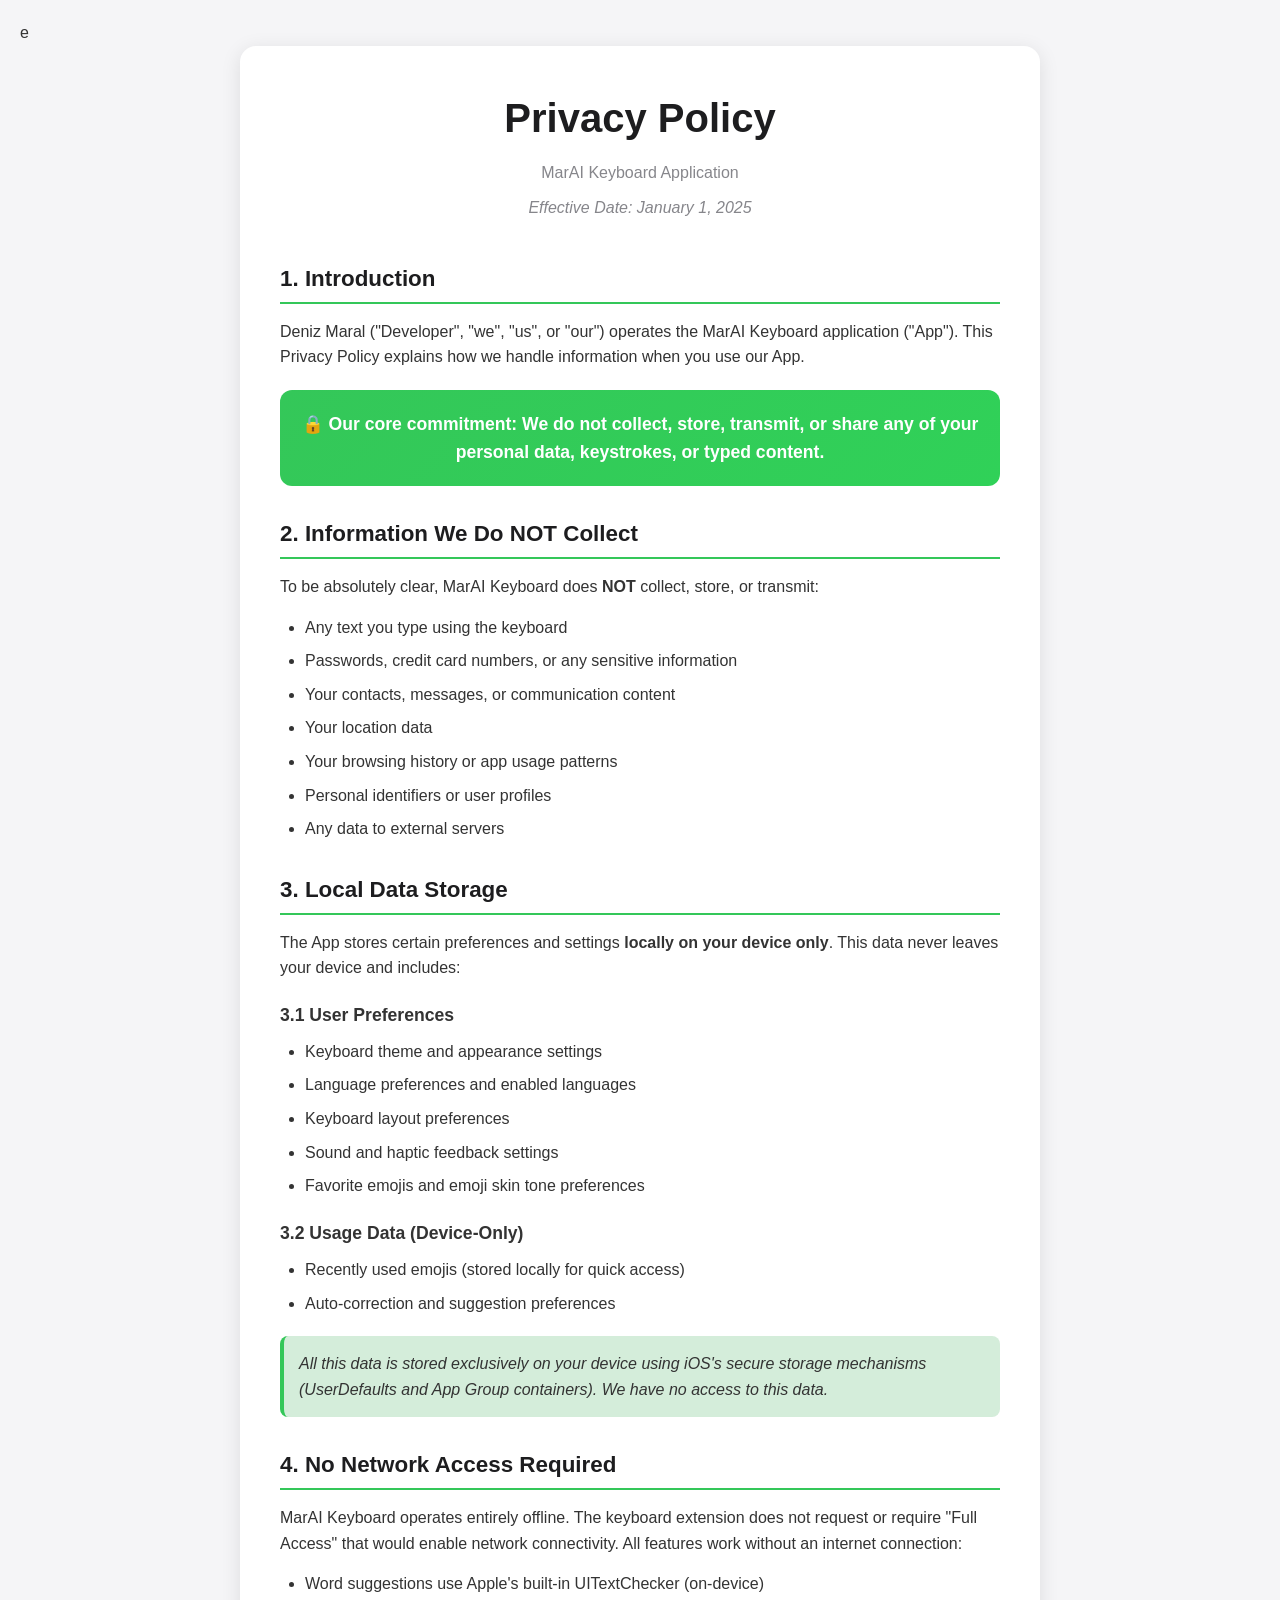
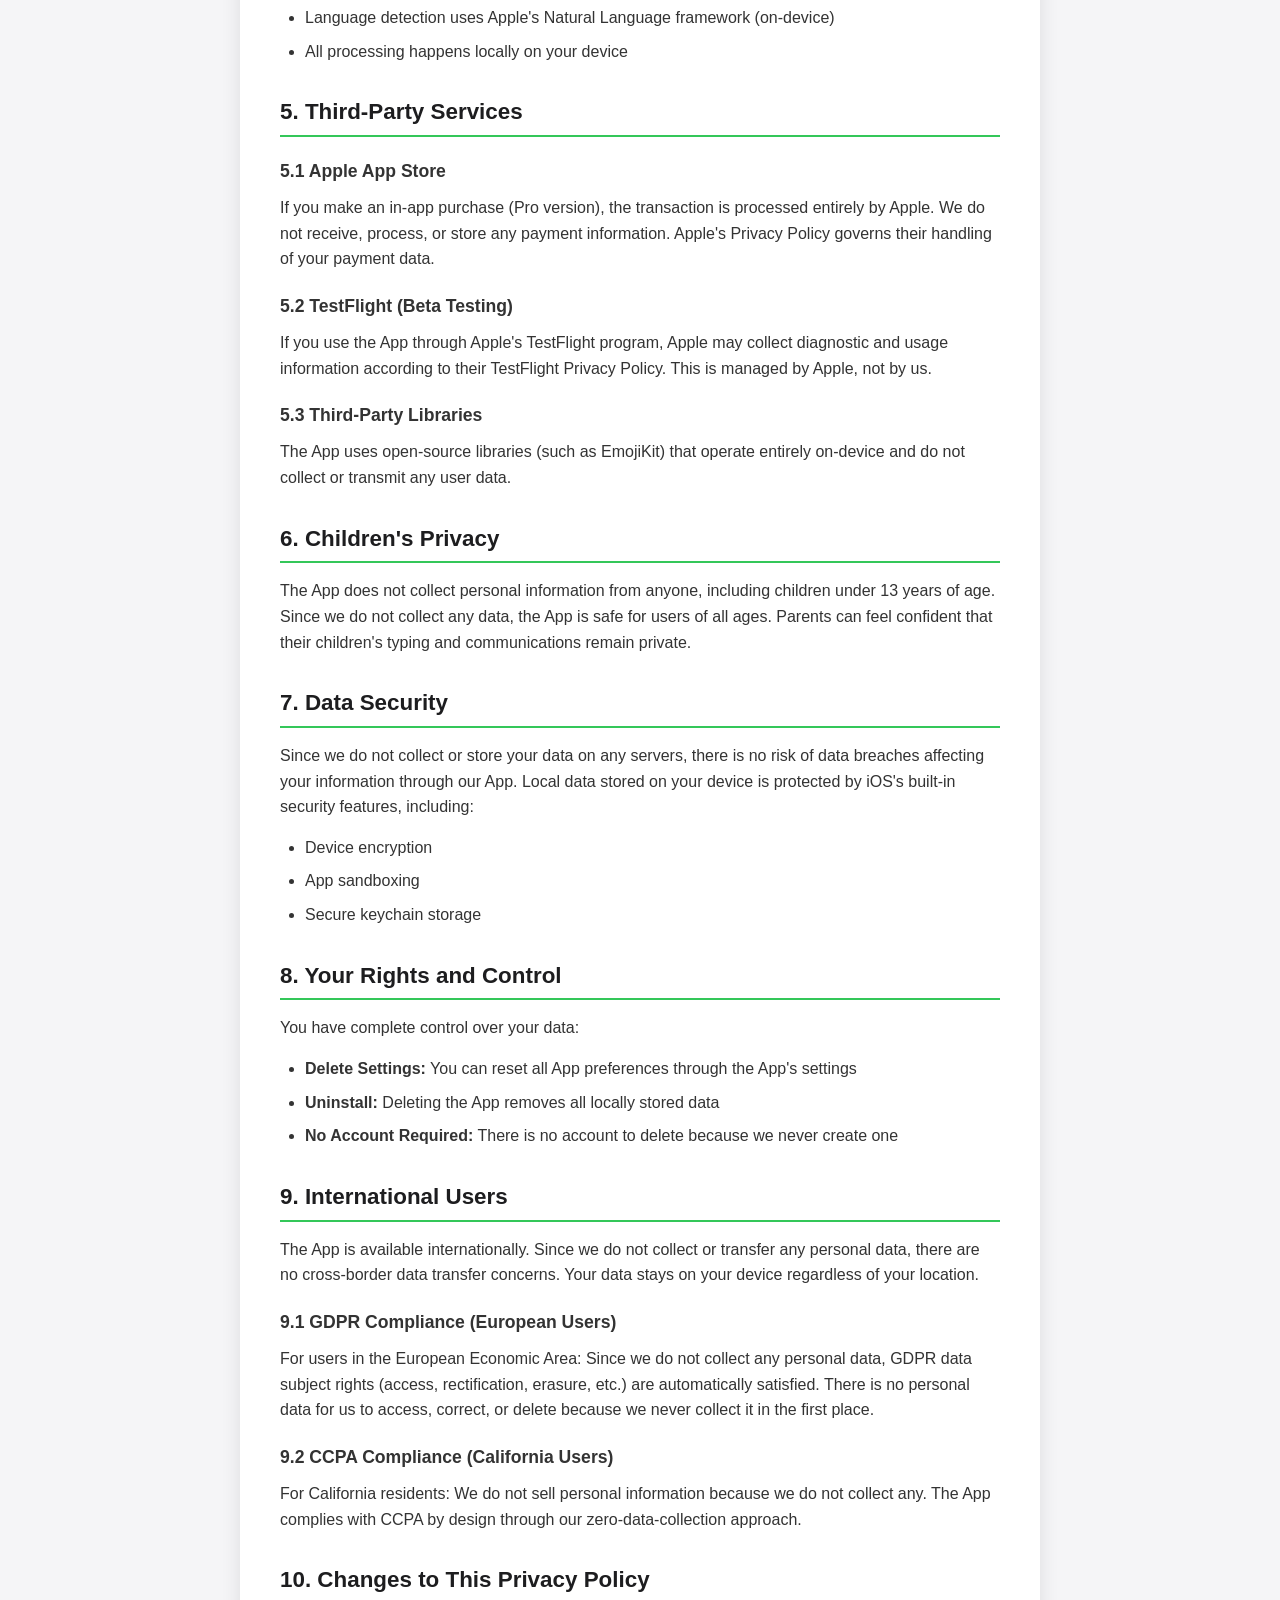
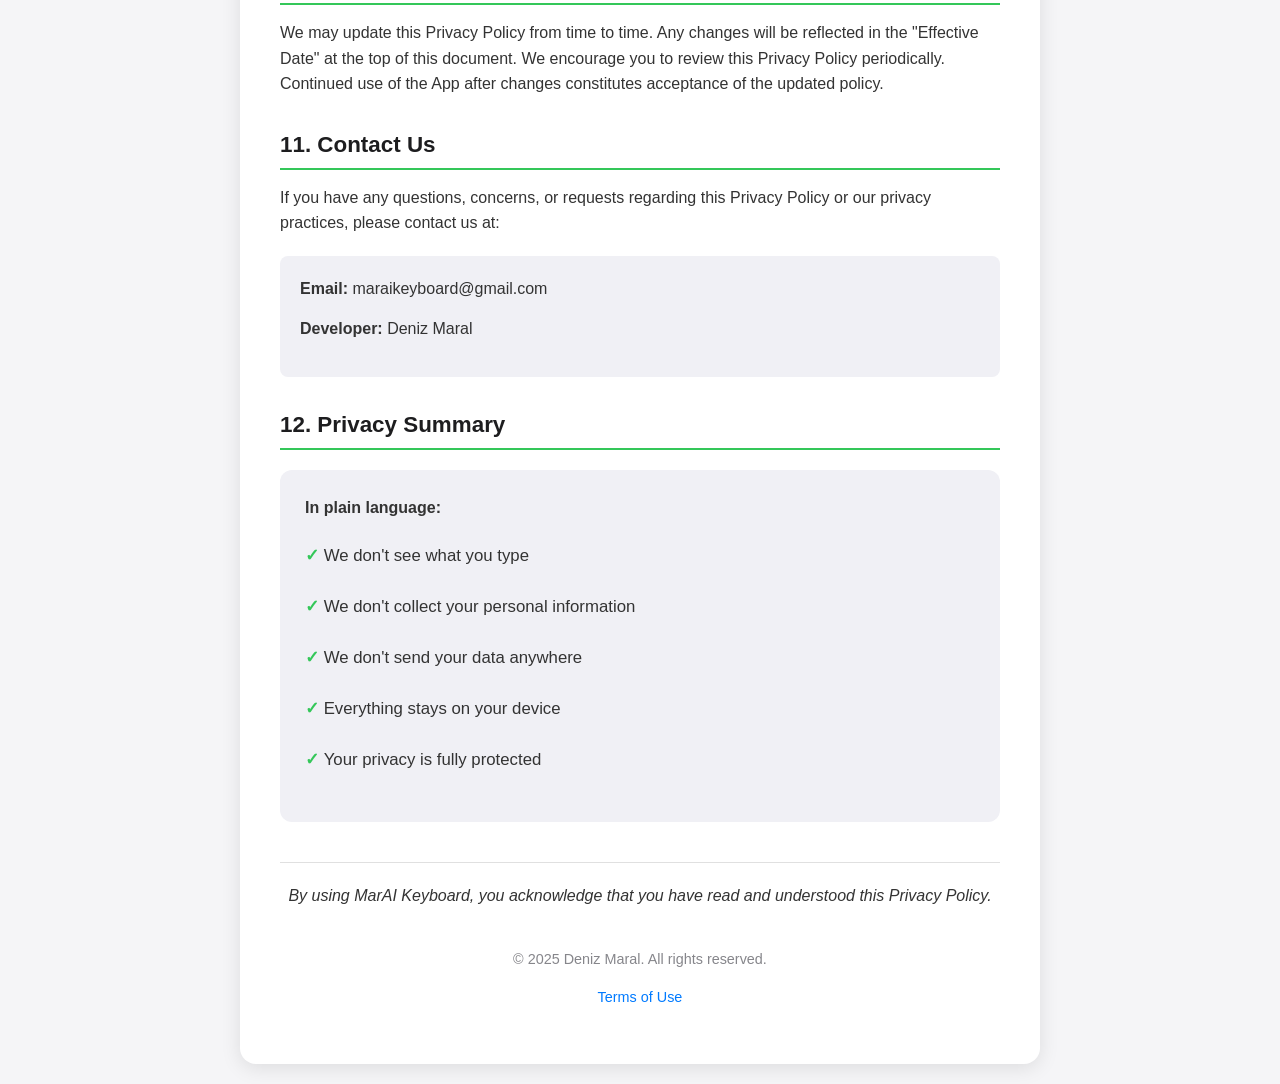
==== privacy.html @ e8f83b7e "Change contact email to maraikeyboard@gmail.com Updated contact email in privacy policy." ====
e<!DOCTYPE html>
<html lang="en">
<head>
    <meta charset="UTF-8">
    <meta name="viewport" content="width=device-width, initial-scale=1.0">
    <title>Privacy Policy - MarAI Keyboard</title>
    <style>
        * { box-sizing: border-box; margin: 0; padding: 0; }
        body {
            font-family: -apple-system, BlinkMacSystemFont, 'Segoe UI', Roboto, Helvetica, Arial, sans-serif;
            line-height: 1.6;
            color: #333;
            background: #f5f5f7;
            padding: 20px;
        }
        .container {
            max-width: 800px;
            margin: 0 auto;
            background: #fff;
            padding: 40px;
            border-radius: 16px;
            box-shadow: 0 4px 20px rgba(0,0,0,0.1);
        }
        h1 {
            font-size: 2.5em;
            text-align: center;
            margin-bottom: 10px;
            color: #1d1d1f;
        }
        .subtitle {
            text-align: center;
            color: #86868b;
            margin-bottom: 10px;
        }
        .effective-date {
            text-align: center;
            color: #86868b;
            font-style: italic;
            margin-bottom: 40px;
        }
        h2 {
            font-size: 1.4em;
            margin-top: 30px;
            margin-bottom: 15px;
            color: #1d1d1f;
            border-bottom: 2px solid #34C759;
            padding-bottom: 5px;
        }
        h3 {
            font-size: 1.1em;
            margin-top: 20px;
            margin-bottom: 10px;
            color: #333;
        }
        p { margin-bottom: 15px; }
        ul {
            margin-left: 25px;
            margin-bottom: 15px;
        }
        li { margin-bottom: 8px; }
        .highlight {
            background: #d4edda;
            padding: 15px;
            border-radius: 8px;
            border-left: 4px solid #34C759;
            margin: 20px 0;
        }
        .highlight-warning {
            background: #fff3cd;
            padding: 15px;
            border-radius: 8px;
            border-left: 4px solid #ffc107;
            margin: 20px 0;
        }
        .core-commitment {
            background: linear-gradient(135deg, #34C759 0%, #30D158 100%);
            color: white;
            padding: 20px;
            border-radius: 12px;
            text-align: center;
            margin: 20px 0;
            font-weight: bold;
            font-size: 1.1em;
        }
        .summary-box {
            background: #f0f0f5;
            padding: 25px;
            border-radius: 12px;
            margin: 20px 0;
        }
        .summary-box ul {
            list-style: none;
            margin-left: 0;
        }
        .summary-box li {
            padding: 8px 0;
            font-size: 1.05em;
        }
        .summary-box li::before {
            content: "✓ ";
            color: #34C759;
            font-weight: bold;
        }
        .contact-info {
            background: #f0f0f5;
            padding: 20px;
            border-radius: 8px;
            margin-top: 20px;
        }
        .acknowledgment {
            font-style: italic;
            text-align: center;
            margin-top: 40px;
            padding-top: 20px;
            border-top: 1px solid #e0e0e0;
        }
        footer {
            text-align: center;
            margin-top: 40px;
            color: #86868b;
            font-size: 0.9em;
        }
        footer a {
            color: #007AFF;
            text-decoration: none;
        }
        footer a:hover {
            text-decoration: underline;
        }
        @media (max-width: 600px) {
            .container { padding: 20px; }
            h1 { font-size: 1.8em; }
        }
    </style>
</head>
<body>
    <div class="container">
        <h1>Privacy Policy</h1>
        <p class="subtitle">MarAI Keyboard Application</p>
        <p class="effective-date">Effective Date: January 1, 2025</p>

        <h2>1. Introduction</h2>
        <p>Deniz Maral ("Developer", "we", "us", or "our") operates the MarAI Keyboard application ("App"). This Privacy Policy explains how we handle information when you use our App.</p>
        
        <div class="core-commitment">
            🔒 Our core commitment: We do not collect, store, transmit, or share any of your personal data, keystrokes, or typed content.
        </div>

        <h2>2. Information We Do NOT Collect</h2>
        <p>To be absolutely clear, MarAI Keyboard does <strong>NOT</strong> collect, store, or transmit:</p>
        <ul>
            <li>Any text you type using the keyboard</li>
            <li>Passwords, credit card numbers, or any sensitive information</li>
            <li>Your contacts, messages, or communication content</li>
            <li>Your location data</li>
            <li>Your browsing history or app usage patterns</li>
            <li>Personal identifiers or user profiles</li>
            <li>Any data to external servers</li>
        </ul>

        <h2>3. Local Data Storage</h2>
        <p>The App stores certain preferences and settings <strong>locally on your device only</strong>. This data never leaves your device and includes:</p>
        
        <h3>3.1 User Preferences</h3>
        <ul>
            <li>Keyboard theme and appearance settings</li>
            <li>Language preferences and enabled languages</li>
            <li>Keyboard layout preferences</li>
            <li>Sound and haptic feedback settings</li>
            <li>Favorite emojis and emoji skin tone preferences</li>
        </ul>
        
        <h3>3.2 Usage Data (Device-Only)</h3>
        <ul>
            <li>Recently used emojis (stored locally for quick access)</li>
            <li>Auto-correction and suggestion preferences</li>
        </ul>
        
        <div class="highlight">
            <em>All this data is stored exclusively on your device using iOS's secure storage mechanisms (UserDefaults and App Group containers). We have no access to this data.</em>
        </div>

        <h2>4. No Network Access Required</h2>
        <p>MarAI Keyboard operates entirely offline. The keyboard extension does not request or require "Full Access" that would enable network connectivity. All features work without an internet connection:</p>
        <ul>
            <li>Word suggestions use Apple's built-in UITextChecker (on-device)</li>
            <li>Language detection uses Apple's Natural Language framework (on-device)</li>
            <li>All processing happens locally on your device</li>
        </ul>

        <h2>5. Third-Party Services</h2>
        
        <h3>5.1 Apple App Store</h3>
        <p>If you make an in-app purchase (Pro version), the transaction is processed entirely by Apple. We do not receive, process, or store any payment information. Apple's Privacy Policy governs their handling of your payment data.</p>
        
        <h3>5.2 TestFlight (Beta Testing)</h3>
        <p>If you use the App through Apple's TestFlight program, Apple may collect diagnostic and usage information according to their TestFlight Privacy Policy. This is managed by Apple, not by us.</p>
        
        <h3>5.3 Third-Party Libraries</h3>
        <p>The App uses open-source libraries (such as EmojiKit) that operate entirely on-device and do not collect or transmit any user data.</p>

        <h2>6. Children's Privacy</h2>
        <p>The App does not collect personal information from anyone, including children under 13 years of age. Since we do not collect any data, the App is safe for users of all ages. Parents can feel confident that their children's typing and communications remain private.</p>

        <h2>7. Data Security</h2>
        <p>Since we do not collect or store your data on any servers, there is no risk of data breaches affecting your information through our App. Local data stored on your device is protected by iOS's built-in security features, including:</p>
        <ul>
            <li>Device encryption</li>
            <li>App sandboxing</li>
            <li>Secure keychain storage</li>
        </ul>

        <h2>8. Your Rights and Control</h2>
        <p>You have complete control over your data:</p>
        <ul>
            <li><strong>Delete Settings:</strong> You can reset all App preferences through the App's settings</li>
            <li><strong>Uninstall:</strong> Deleting the App removes all locally stored data</li>
            <li><strong>No Account Required:</strong> There is no account to delete because we never create one</li>
        </ul>

        <h2>9. International Users</h2>
        <p>The App is available internationally. Since we do not collect or transfer any personal data, there are no cross-border data transfer concerns. Your data stays on your device regardless of your location.</p>
        
        <h3>9.1 GDPR Compliance (European Users)</h3>
        <p>For users in the European Economic Area: Since we do not collect any personal data, GDPR data subject rights (access, rectification, erasure, etc.) are automatically satisfied. There is no personal data for us to access, correct, or delete because we never collect it in the first place.</p>
        
        <h3>9.2 CCPA Compliance (California Users)</h3>
        <p>For California residents: We do not sell personal information because we do not collect any. The App complies with CCPA by design through our zero-data-collection approach.</p>

        <h2>10. Changes to This Privacy Policy</h2>
        <p>We may update this Privacy Policy from time to time. Any changes will be reflected in the "Effective Date" at the top of this document. We encourage you to review this Privacy Policy periodically. Continued use of the App after changes constitutes acceptance of the updated policy.</p>

        <h2>11. Contact Us</h2>
        <p>If you have any questions, concerns, or requests regarding this Privacy Policy or our privacy practices, please contact us at:</p>
        <div class="contact-info">
            <p><strong>Email:</strong> maraikeyboard@gmail.com</p>
            <p><strong>Developer:</strong> Deniz Maral</p>
        </div>

        <h2>12. Privacy Summary</h2>
        <div class="summary-box">
            <p><strong>In plain language:</strong></p>
            <ul>
                <li>We don't see what you type</li>
                <li>We don't collect your personal information</li>
                <li>We don't send your data anywhere</li>
                <li>Everything stays on your device</li>
                <li>Your privacy is fully protected</li>
            </ul>
        </div>

        <p class="acknowledgment">By using MarAI Keyboard, you acknowledge that you have read and understood this Privacy Policy.</p>

        <footer>
            <p>© 2025 Deniz Maral. All rights reserved.</p>
            <p><a href="terms.html">Terms of Use</a></p>
        </footer>
    </div>
</body>
</html>
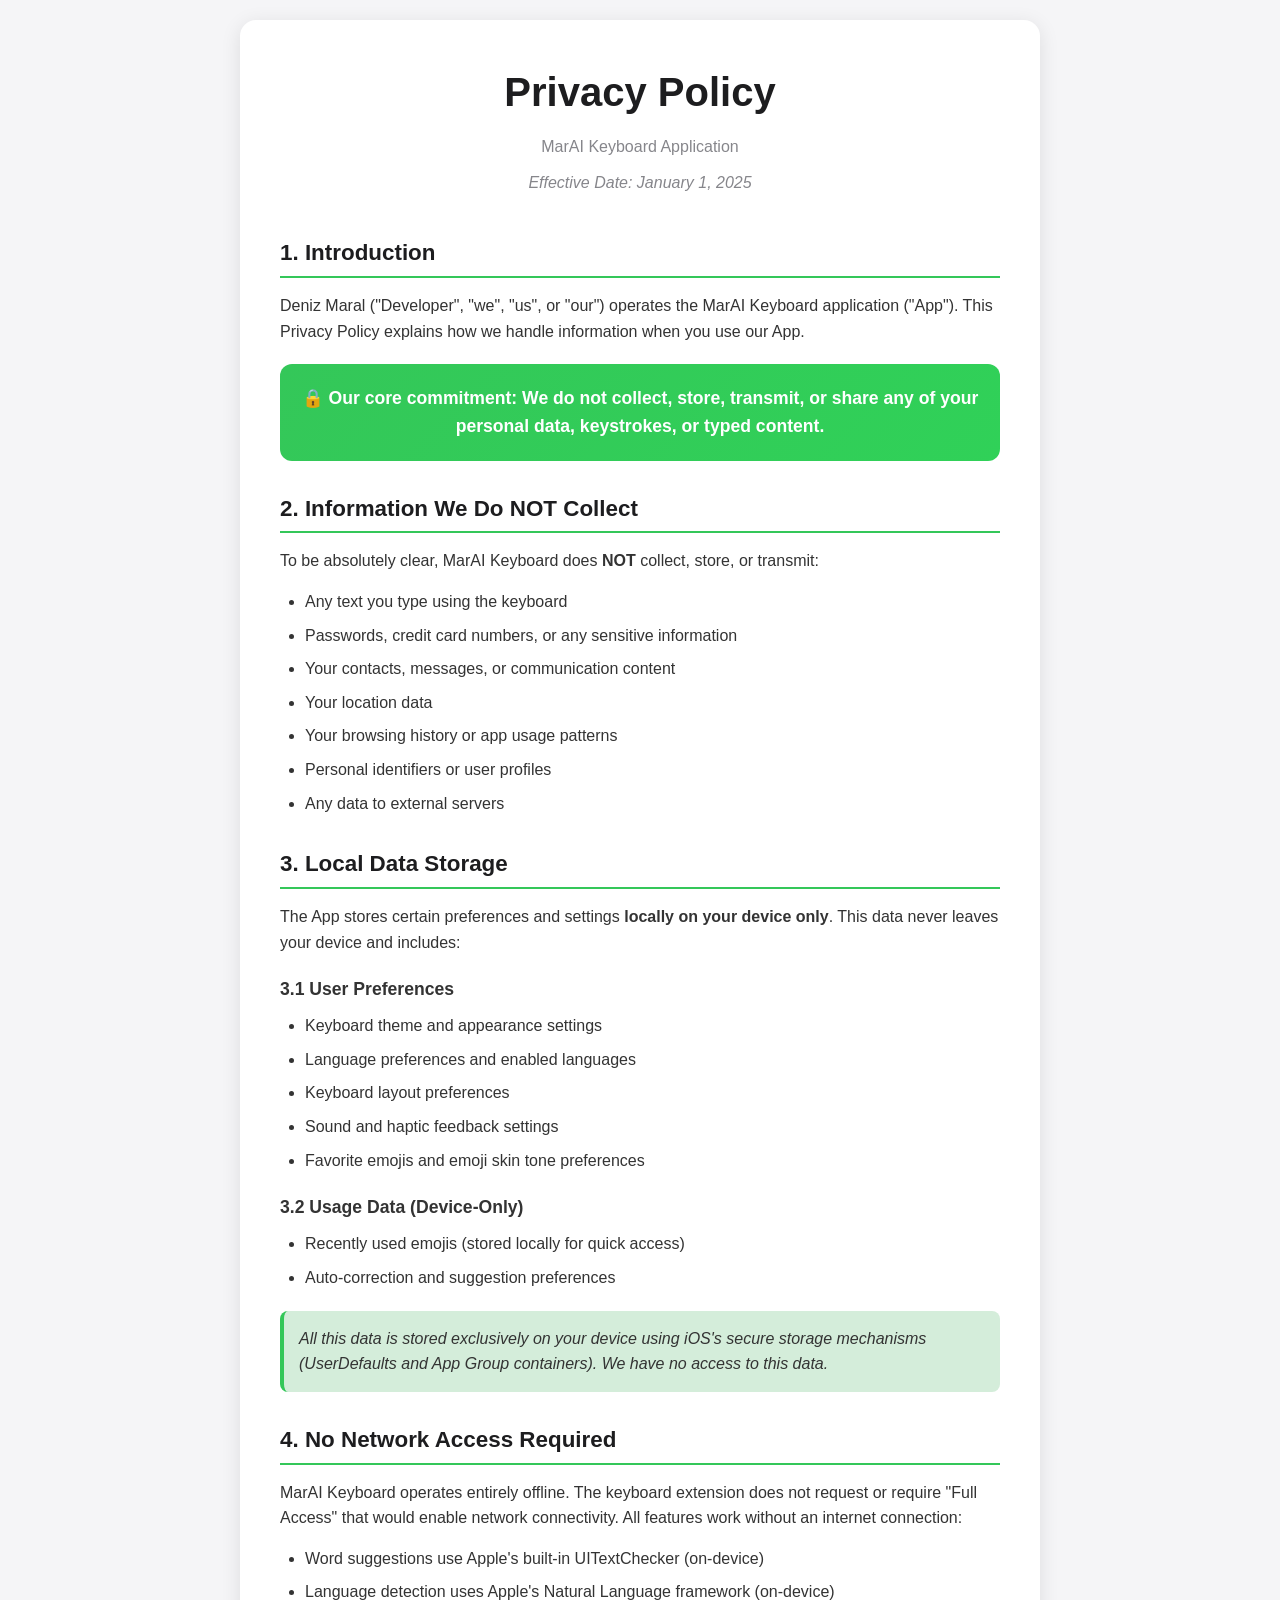
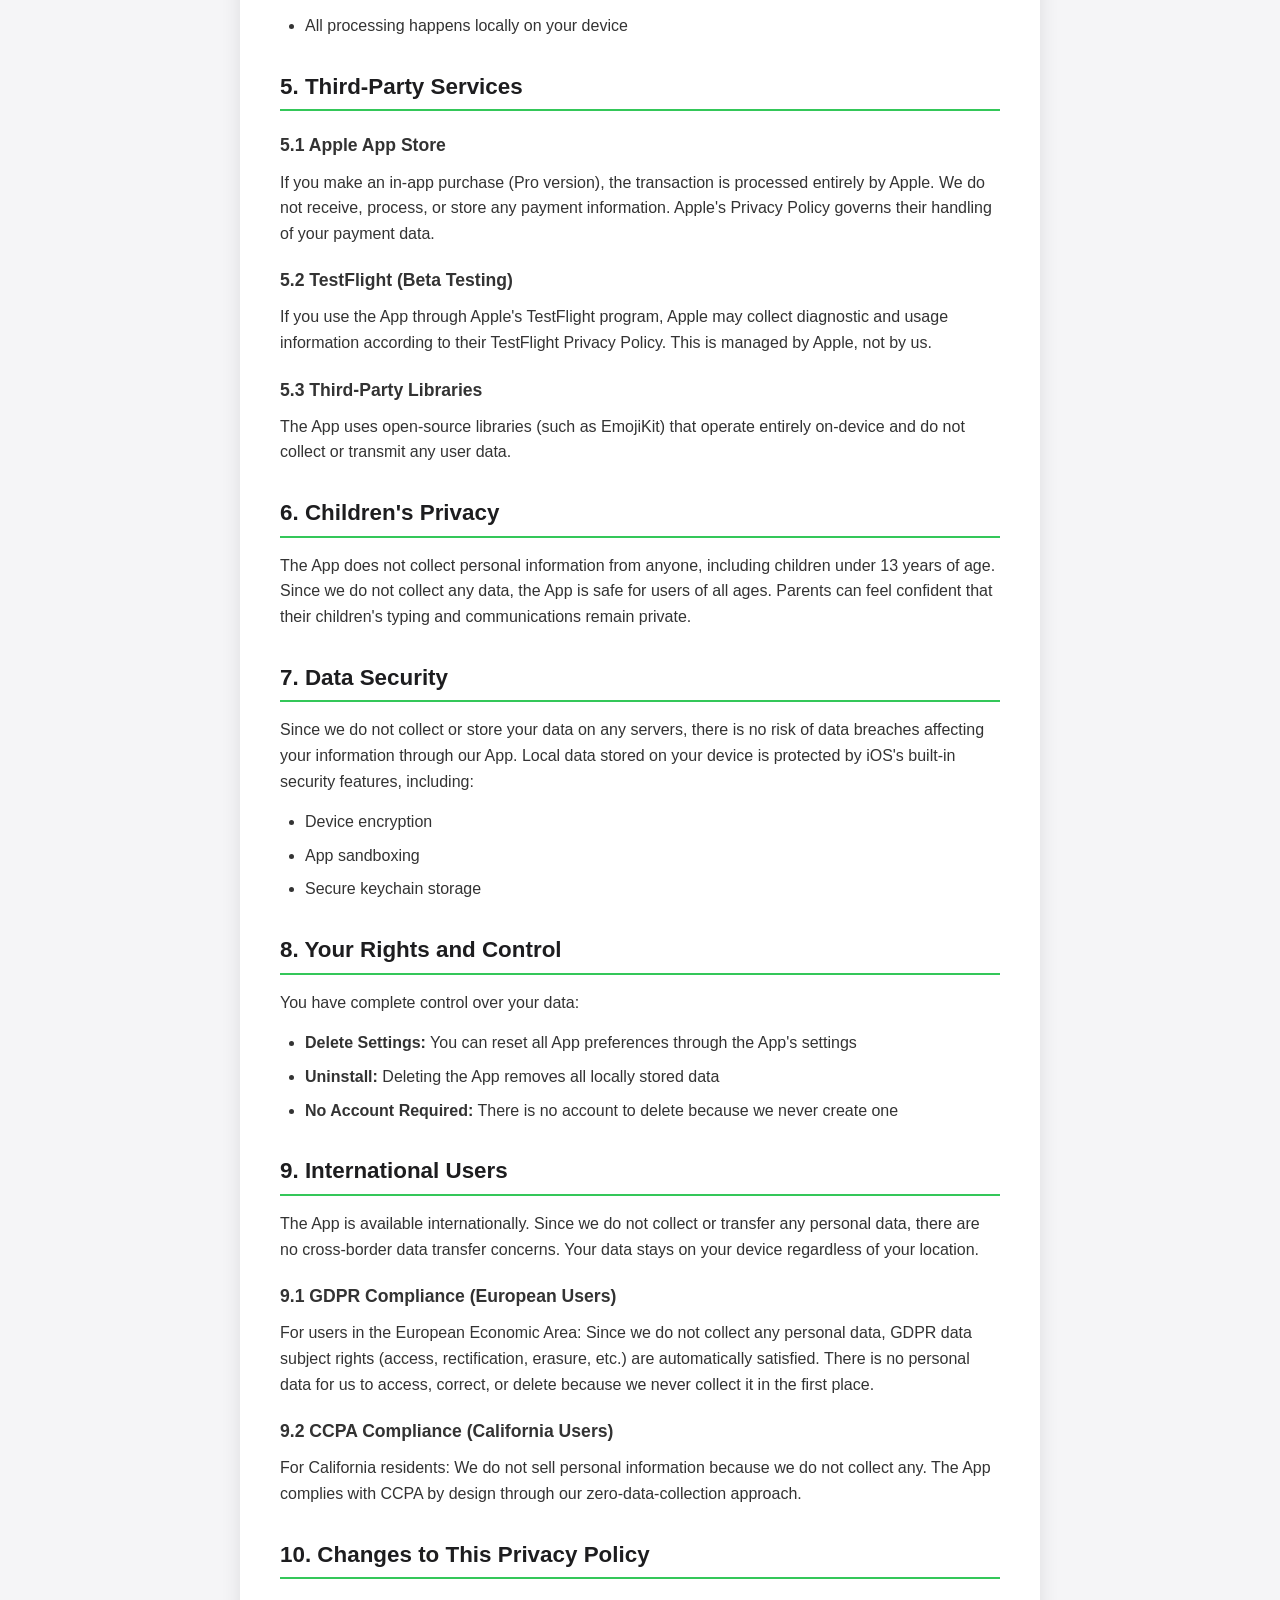
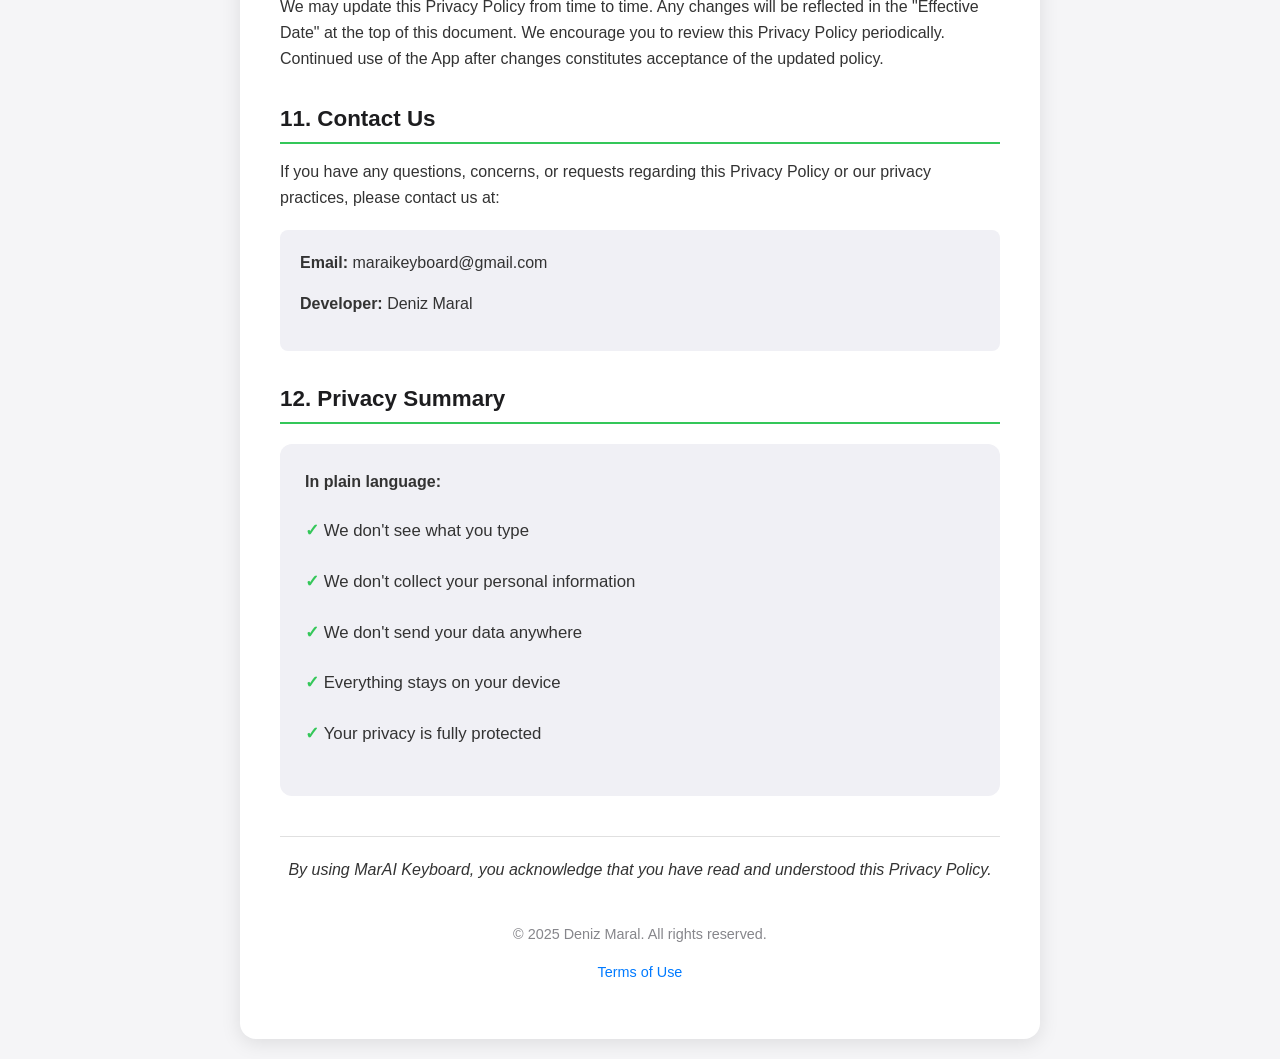
==== commit 3e91defd: "Fix DOCTYPE declaration in privacy.html" ====
--- a/privacy.html
+++ b/privacy.html
@@ -1,4 +1,4 @@
-e<!DOCTYPE html>
+<!DOCTYPE html>
 <html lang="en">
 <head>
     <meta charset="UTF-8">
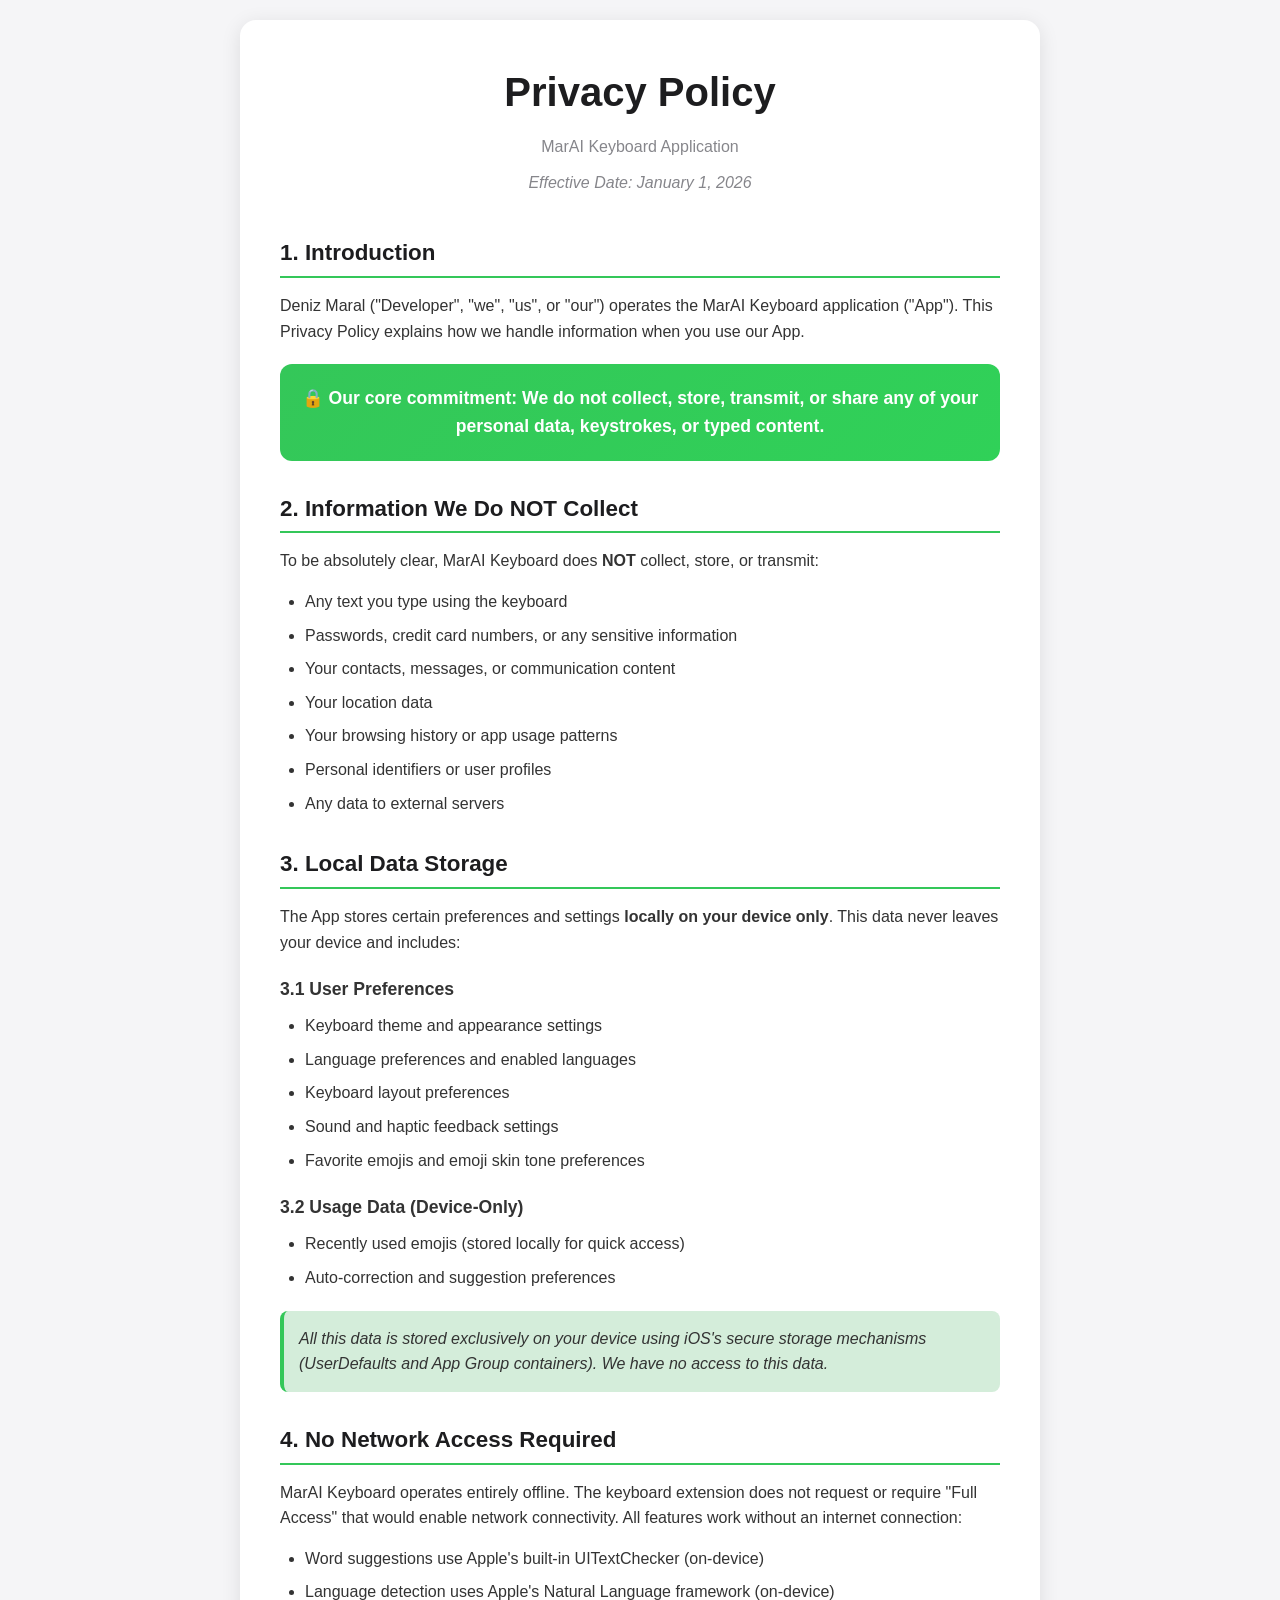
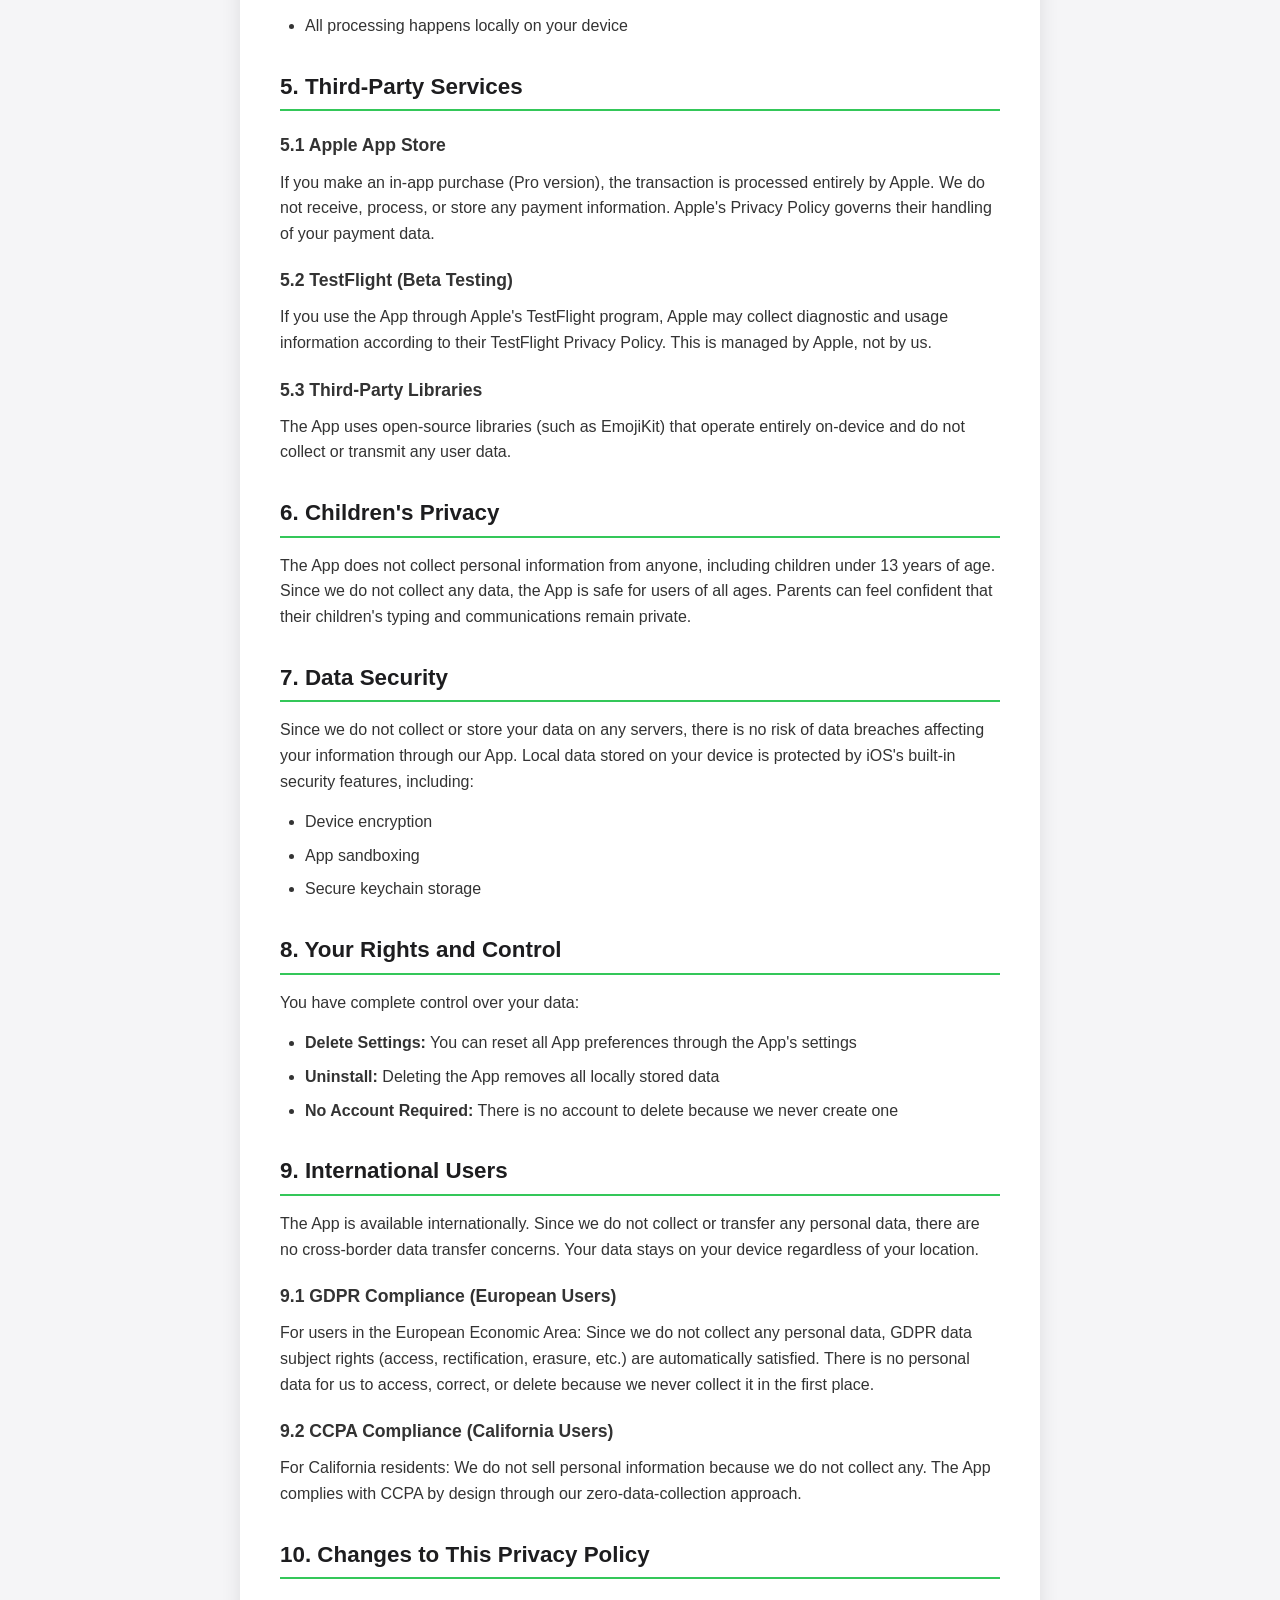
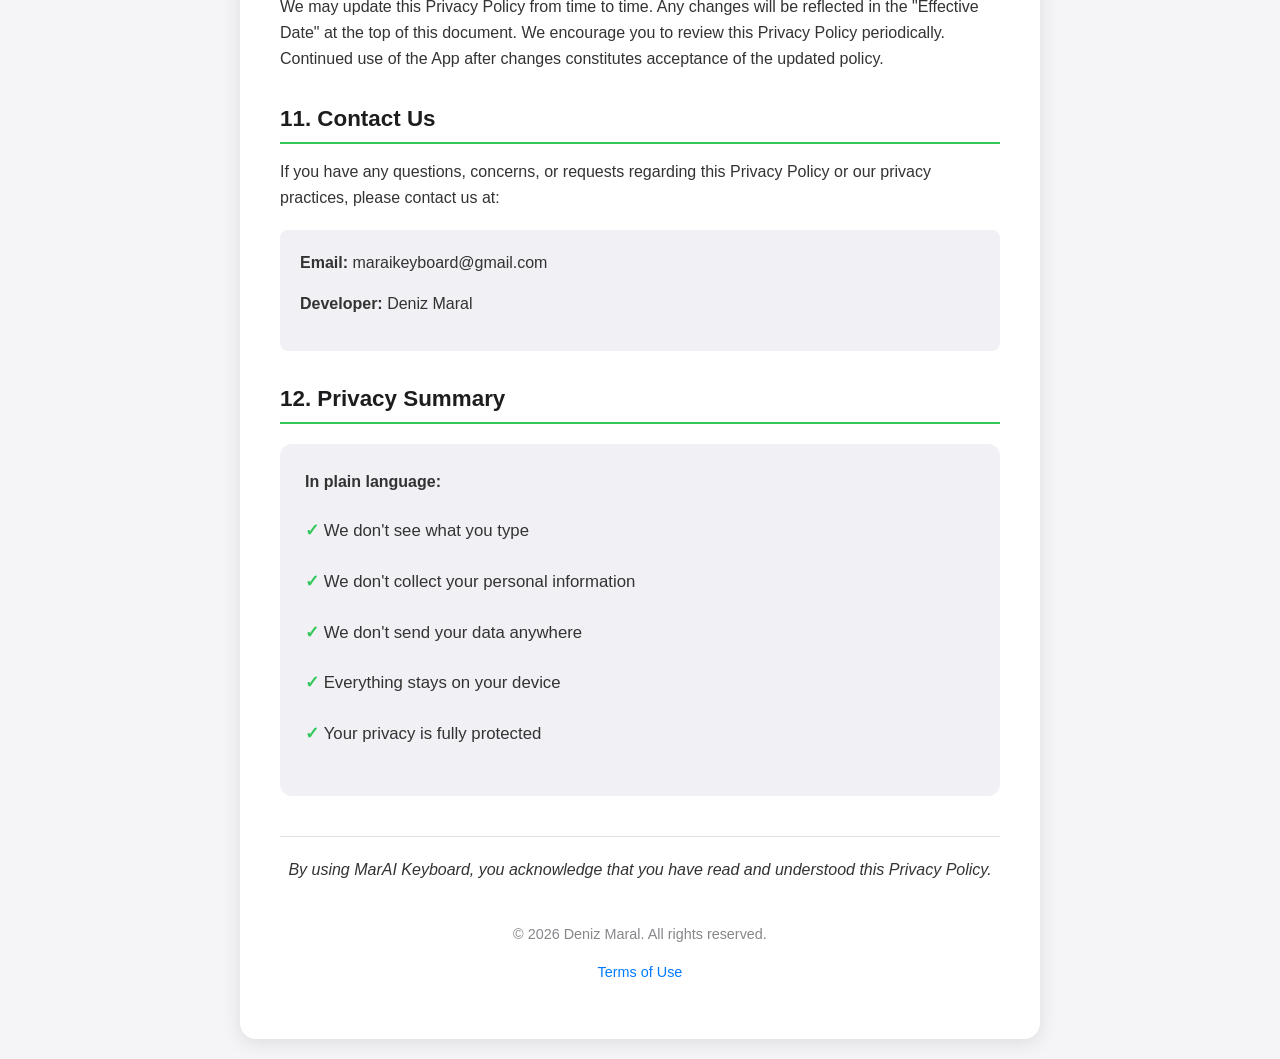
==== commit 7929fe01: "Update effective date in privacy policy to 2026" ====
--- a/privacy.html
+++ b/privacy.html
@@ -137,7 +137,7 @@
     <div class="container">
         <h1>Privacy Policy</h1>
         <p class="subtitle">MarAI Keyboard Application</p>
-        <p class="effective-date">Effective Date: January 1, 2025</p>
+        <p class="effective-date">Effective Date: January 1, 2026</p>
 
         <h2>1. Introduction</h2>
         <p>Deniz Maral ("Developer", "we", "us", or "our") operates the MarAI Keyboard application ("App"). This Privacy Policy explains how we handle information when you use our App.</p>
@@ -252,7 +252,7 @@
         <p class="acknowledgment">By using MarAI Keyboard, you acknowledge that you have read and understood this Privacy Policy.</p>
 
         <footer>
-            <p>© 2025 Deniz Maral. All rights reserved.</p>
+            <p>© 2026 Deniz Maral. All rights reserved.</p>
             <p><a href="terms.html">Terms of Use</a></p>
         </footer>
     </div>
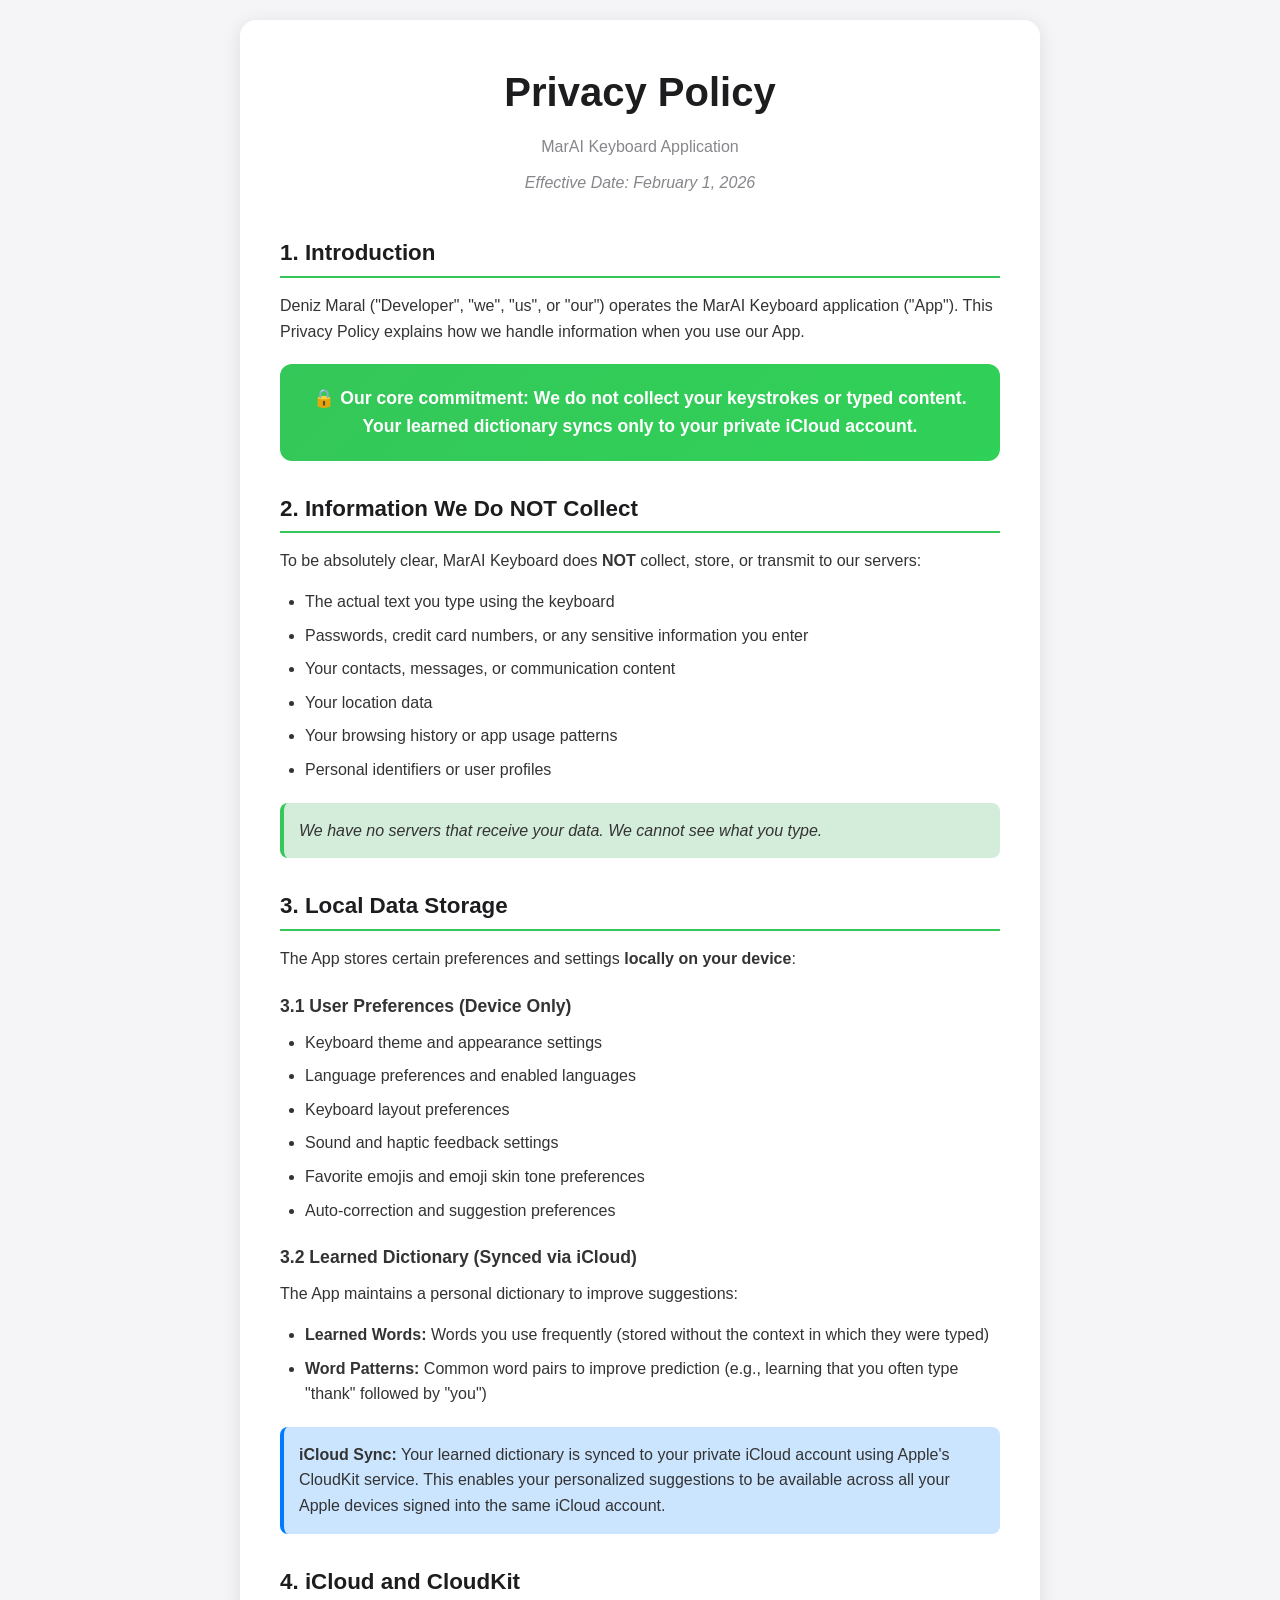
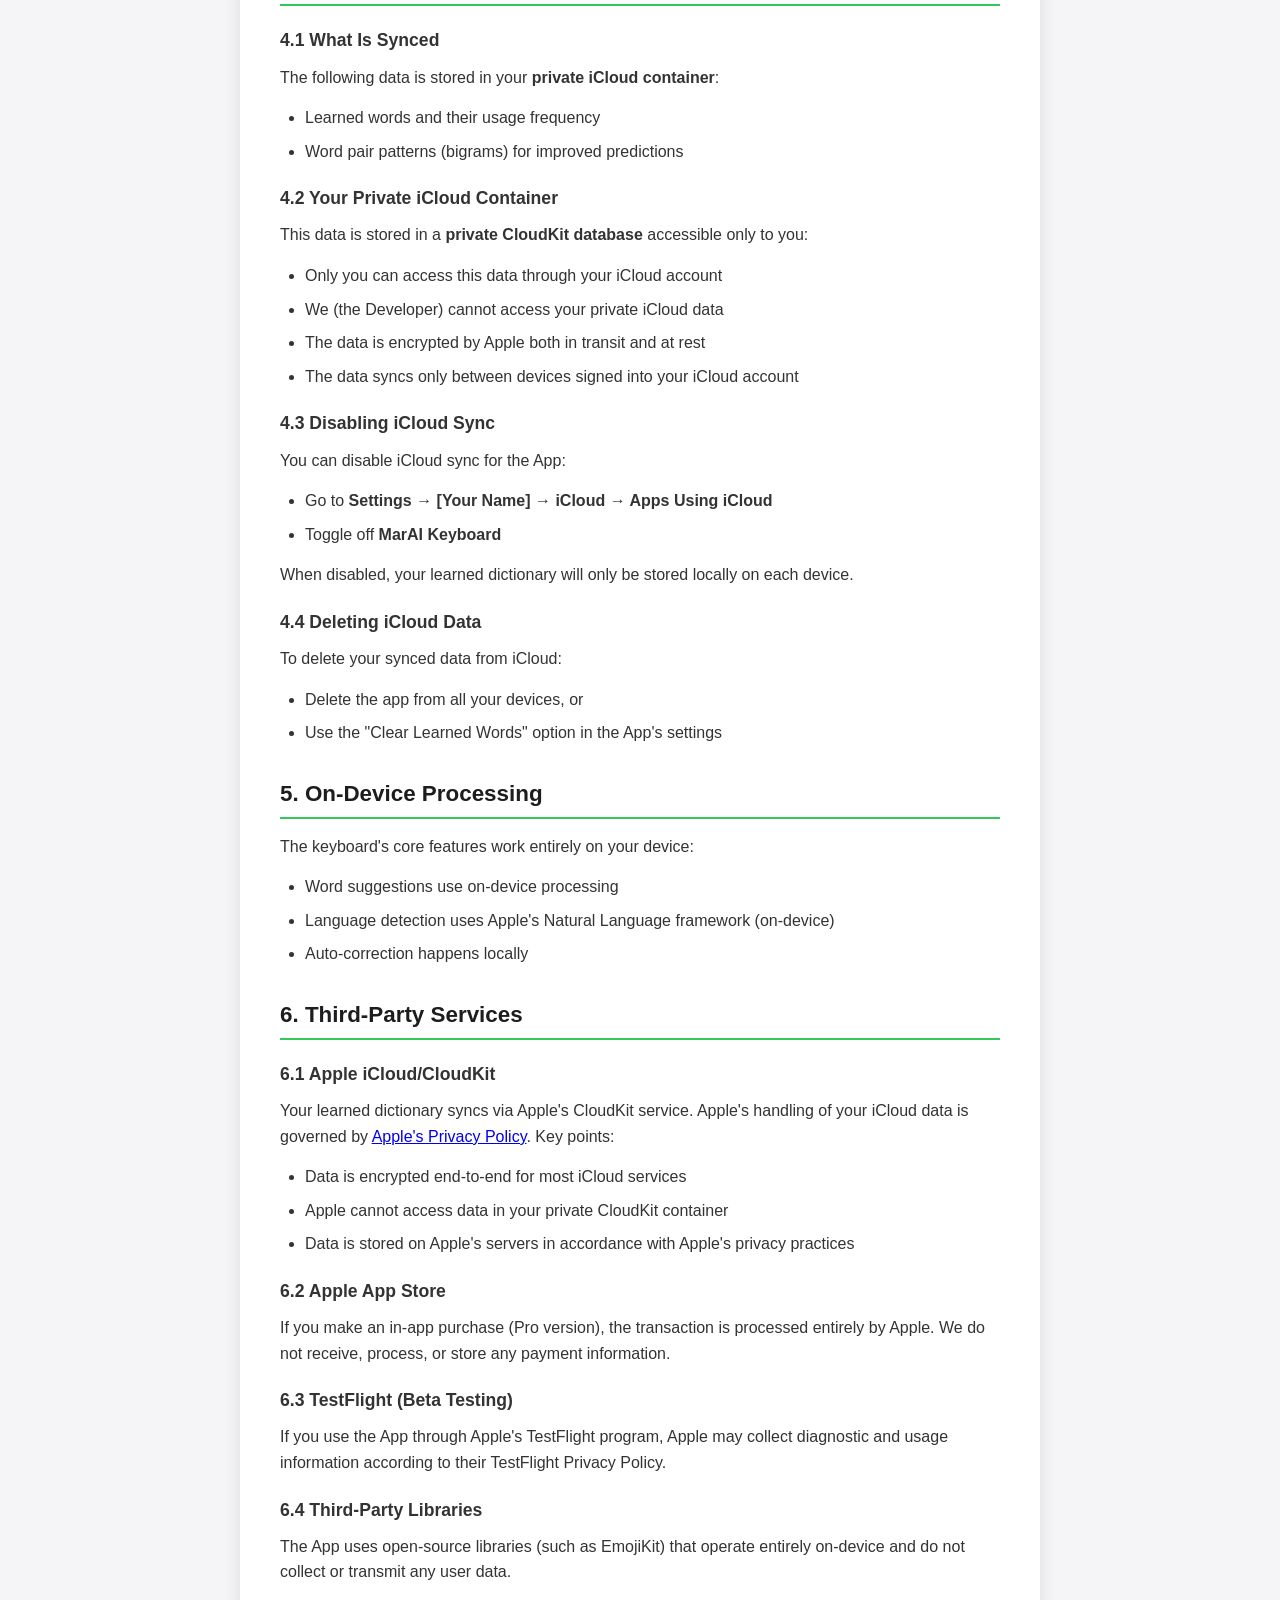
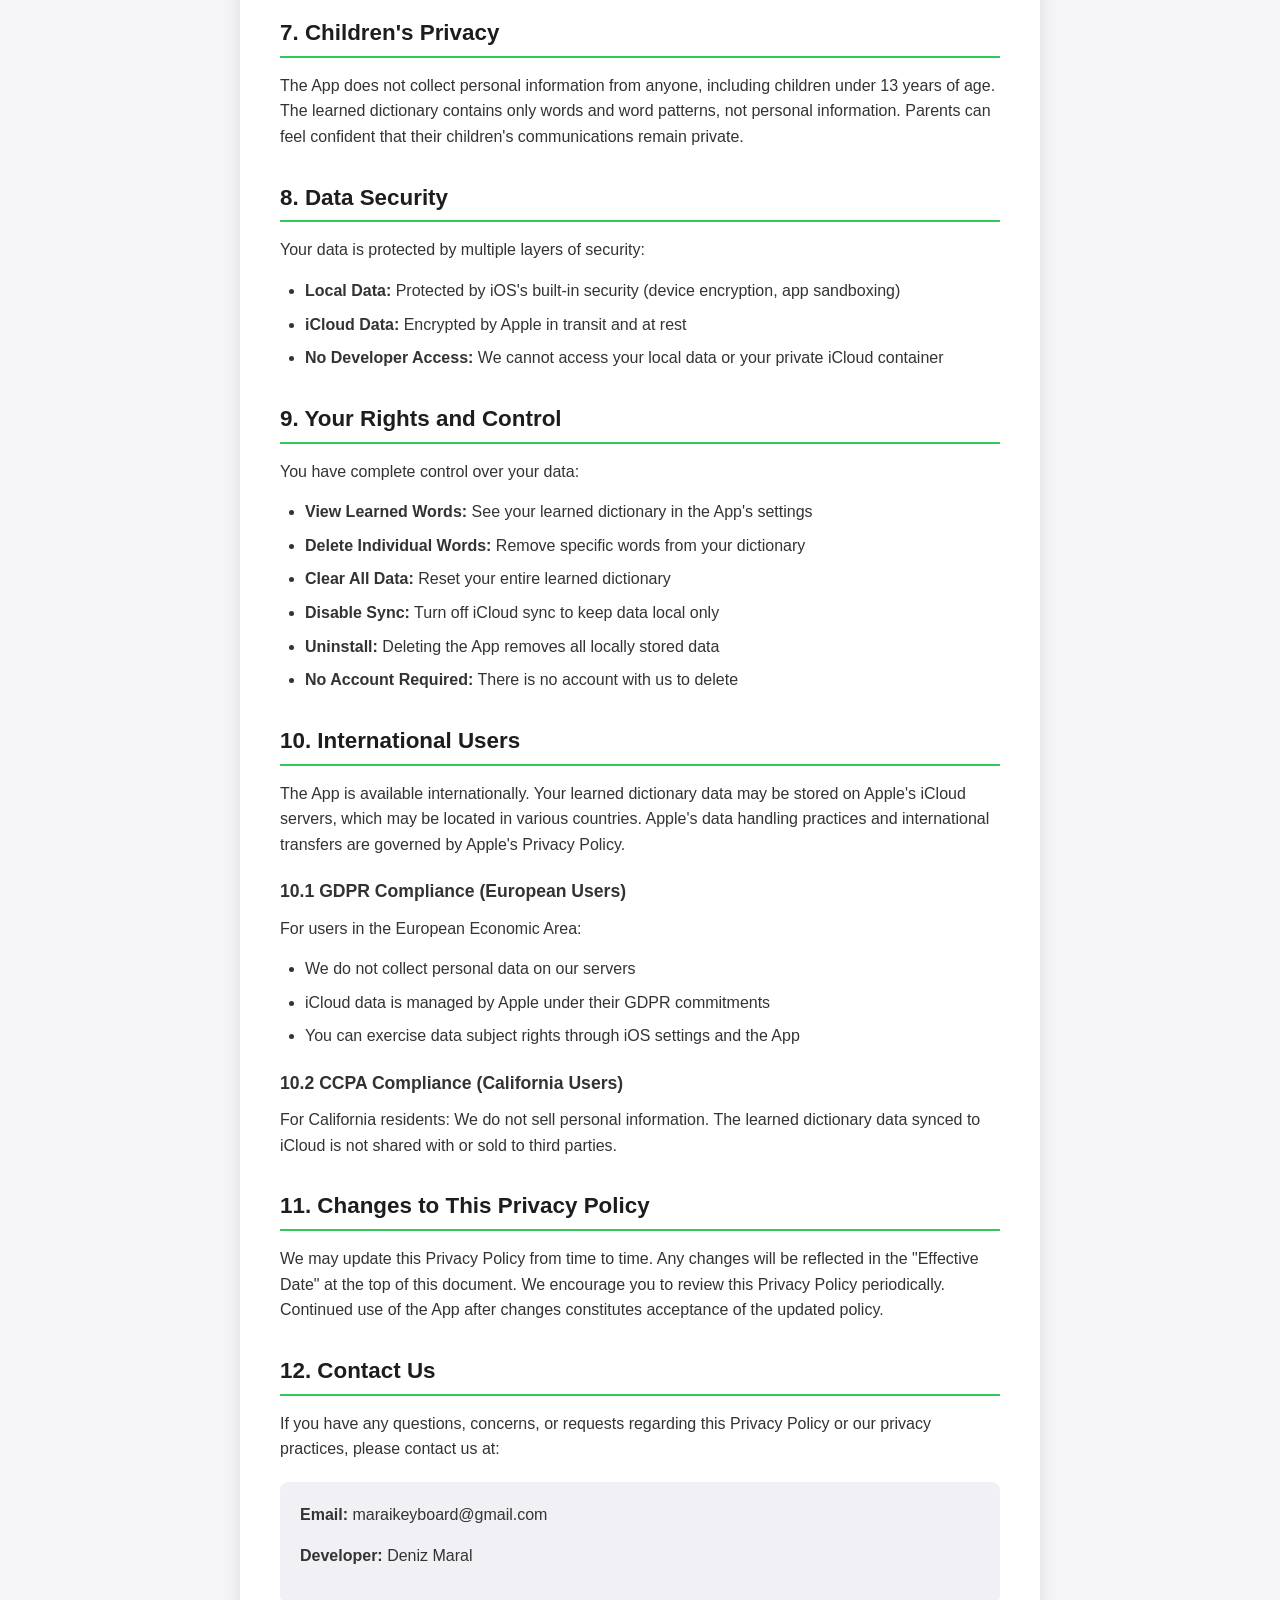
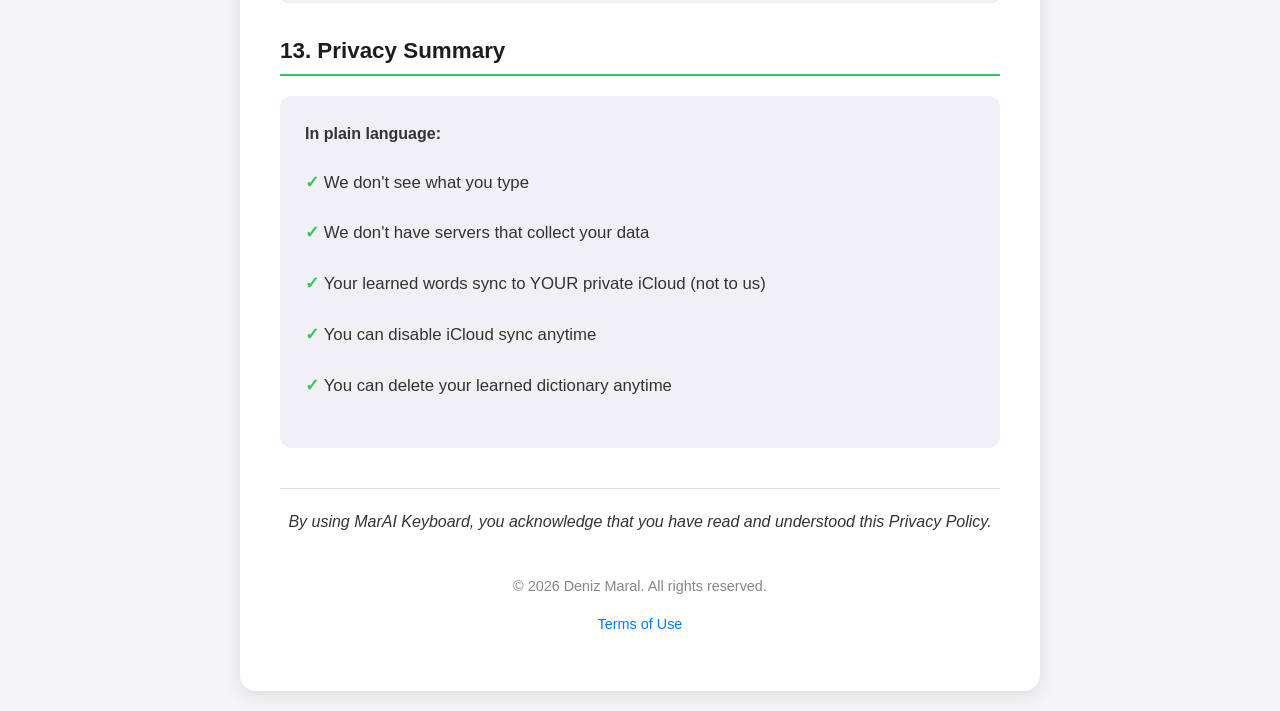
==== commit 8bb07bab: "CloudKit" ====
--- a/privacy.html
+++ b/privacy.html
@@ -72,6 +72,13 @@
             border-left: 4px solid #ffc107;
             margin: 20px 0;
         }
+        .highlight-info {
+            background: #cce5ff;
+            padding: 15px;
+            border-radius: 8px;
+            border-left: 4px solid #007AFF;
+            margin: 20px 0;
+        }
         .core-commitment {
             background: linear-gradient(135deg, #34C759 0%, #30D158 100%);
             color: white;
@@ -137,115 +144,168 @@
     <div class="container">
         <h1>Privacy Policy</h1>
         <p class="subtitle">MarAI Keyboard Application</p>
-        <p class="effective-date">Effective Date: January 1, 2026</p>
+        <p class="effective-date">Effective Date: February 1, 2026</p>
 
         <h2>1. Introduction</h2>
         <p>Deniz Maral ("Developer", "we", "us", or "our") operates the MarAI Keyboard application ("App"). This Privacy Policy explains how we handle information when you use our App.</p>
-        
+
         <div class="core-commitment">
-            🔒 Our core commitment: We do not collect, store, transmit, or share any of your personal data, keystrokes, or typed content.
+            🔒 Our core commitment: We do not collect your keystrokes or typed content. Your learned dictionary syncs only to your private iCloud account.
         </div>
 
         <h2>2. Information We Do NOT Collect</h2>
-        <p>To be absolutely clear, MarAI Keyboard does <strong>NOT</strong> collect, store, or transmit:</p>
-        <ul>
-            <li>Any text you type using the keyboard</li>
-            <li>Passwords, credit card numbers, or any sensitive information</li>
+        <p>To be absolutely clear, MarAI Keyboard does <strong>NOT</strong> collect, store, or transmit to our servers:</p>
+        <ul>
+            <li>The actual text you type using the keyboard</li>
+            <li>Passwords, credit card numbers, or any sensitive information you enter</li>
             <li>Your contacts, messages, or communication content</li>
             <li>Your location data</li>
             <li>Your browsing history or app usage patterns</li>
             <li>Personal identifiers or user profiles</li>
-            <li>Any data to external servers</li>
-        </ul>
+        </ul>
+        <div class="highlight">
+            <em>We have no servers that receive your data. We cannot see what you type.</em>
+        </div>
 
         <h2>3. Local Data Storage</h2>
-        <p>The App stores certain preferences and settings <strong>locally on your device only</strong>. This data never leaves your device and includes:</p>
-        
-        <h3>3.1 User Preferences</h3>
+        <p>The App stores certain preferences and settings <strong>locally on your device</strong>:</p>
+
+        <h3>3.1 User Preferences (Device Only)</h3>
         <ul>
             <li>Keyboard theme and appearance settings</li>
             <li>Language preferences and enabled languages</li>
             <li>Keyboard layout preferences</li>
             <li>Sound and haptic feedback settings</li>
             <li>Favorite emojis and emoji skin tone preferences</li>
-        </ul>
-        
-        <h3>3.2 Usage Data (Device-Only)</h3>
-        <ul>
-            <li>Recently used emojis (stored locally for quick access)</li>
             <li>Auto-correction and suggestion preferences</li>
         </ul>
-        
-        <div class="highlight">
-            <em>All this data is stored exclusively on your device using iOS's secure storage mechanisms (UserDefaults and App Group containers). We have no access to this data.</em>
-        </div>
-
-        <h2>4. No Network Access Required</h2>
-        <p>MarAI Keyboard operates entirely offline. The keyboard extension does not request or require "Full Access" that would enable network connectivity. All features work without an internet connection:</p>
-        <ul>
-            <li>Word suggestions use Apple's built-in UITextChecker (on-device)</li>
+
+        <h3>3.2 Learned Dictionary (Synced via iCloud)</h3>
+        <p>The App maintains a personal dictionary to improve suggestions:</p>
+        <ul>
+            <li><strong>Learned Words:</strong> Words you use frequently (stored without the context in which they were typed)</li>
+            <li><strong>Word Patterns:</strong> Common word pairs to improve prediction (e.g., learning that you often type "thank" followed by "you")</li>
+        </ul>
+
+        <div class="highlight-info">
+            <strong>iCloud Sync:</strong> Your learned dictionary is synced to your private iCloud account using Apple's CloudKit service. This enables your personalized suggestions to be available across all your Apple devices signed into the same iCloud account.
+        </div>
+
+        <h2>4. iCloud and CloudKit</h2>
+
+        <h3>4.1 What Is Synced</h3>
+        <p>The following data is stored in your <strong>private iCloud container</strong>:</p>
+        <ul>
+            <li>Learned words and their usage frequency</li>
+            <li>Word pair patterns (bigrams) for improved predictions</li>
+        </ul>
+
+        <h3>4.2 Your Private iCloud Container</h3>
+        <p>This data is stored in a <strong>private CloudKit database</strong> accessible only to you:</p>
+        <ul>
+            <li>Only you can access this data through your iCloud account</li>
+            <li>We (the Developer) cannot access your private iCloud data</li>
+            <li>The data is encrypted by Apple both in transit and at rest</li>
+            <li>The data syncs only between devices signed into your iCloud account</li>
+        </ul>
+
+        <h3>4.3 Disabling iCloud Sync</h3>
+        <p>You can disable iCloud sync for the App:</p>
+        <ul>
+            <li>Go to <strong>Settings → [Your Name] → iCloud → Apps Using iCloud</strong></li>
+            <li>Toggle off <strong>MarAI Keyboard</strong></li>
+        </ul>
+        <p>When disabled, your learned dictionary will only be stored locally on each device.</p>
+
+        <h3>4.4 Deleting iCloud Data</h3>
+        <p>To delete your synced data from iCloud:</p>
+        <ul>
+            <li>Delete the app from all your devices, or</li>
+            <li>Use the "Clear Learned Words" option in the App's settings</li>
+        </ul>
+
+        <h2>5. On-Device Processing</h2>
+        <p>The keyboard's core features work entirely on your device:</p>
+        <ul>
+            <li>Word suggestions use on-device processing</li>
             <li>Language detection uses Apple's Natural Language framework (on-device)</li>
-            <li>All processing happens locally on your device</li>
-        </ul>
-
-        <h2>5. Third-Party Services</h2>
-        
-        <h3>5.1 Apple App Store</h3>
-        <p>If you make an in-app purchase (Pro version), the transaction is processed entirely by Apple. We do not receive, process, or store any payment information. Apple's Privacy Policy governs their handling of your payment data.</p>
-        
-        <h3>5.2 TestFlight (Beta Testing)</h3>
-        <p>If you use the App through Apple's TestFlight program, Apple may collect diagnostic and usage information according to their TestFlight Privacy Policy. This is managed by Apple, not by us.</p>
-        
-        <h3>5.3 Third-Party Libraries</h3>
+            <li>Auto-correction happens locally</li>
+        </ul>
+
+        <h2>6. Third-Party Services</h2>
+
+        <h3>6.1 Apple iCloud/CloudKit</h3>
+        <p>Your learned dictionary syncs via Apple's CloudKit service. Apple's handling of your iCloud data is governed by <a href="https://www.apple.com/legal/privacy/" target="_blank">Apple's Privacy Policy</a>. Key points:</p>
+        <ul>
+            <li>Data is encrypted end-to-end for most iCloud services</li>
+            <li>Apple cannot access data in your private CloudKit container</li>
+            <li>Data is stored on Apple's servers in accordance with Apple's privacy practices</li>
+        </ul>
+
+        <h3>6.2 Apple App Store</h3>
+        <p>If you make an in-app purchase (Pro version), the transaction is processed entirely by Apple. We do not receive, process, or store any payment information.</p>
+
+        <h3>6.3 TestFlight (Beta Testing)</h3>
+        <p>If you use the App through Apple's TestFlight program, Apple may collect diagnostic and usage information according to their TestFlight Privacy Policy.</p>
+
+        <h3>6.4 Third-Party Libraries</h3>
         <p>The App uses open-source libraries (such as EmojiKit) that operate entirely on-device and do not collect or transmit any user data.</p>
 
-        <h2>6. Children's Privacy</h2>
-        <p>The App does not collect personal information from anyone, including children under 13 years of age. Since we do not collect any data, the App is safe for users of all ages. Parents can feel confident that their children's typing and communications remain private.</p>
-
-        <h2>7. Data Security</h2>
-        <p>Since we do not collect or store your data on any servers, there is no risk of data breaches affecting your information through our App. Local data stored on your device is protected by iOS's built-in security features, including:</p>
-        <ul>
-            <li>Device encryption</li>
-            <li>App sandboxing</li>
-            <li>Secure keychain storage</li>
-        </ul>
-
-        <h2>8. Your Rights and Control</h2>
+        <h2>7. Children's Privacy</h2>
+        <p>The App does not collect personal information from anyone, including children under 13 years of age. The learned dictionary contains only words and word patterns, not personal information. Parents can feel confident that their children's communications remain private.</p>
+
+        <h2>8. Data Security</h2>
+        <p>Your data is protected by multiple layers of security:</p>
+        <ul>
+            <li><strong>Local Data:</strong> Protected by iOS's built-in security (device encryption, app sandboxing)</li>
+            <li><strong>iCloud Data:</strong> Encrypted by Apple in transit and at rest</li>
+            <li><strong>No Developer Access:</strong> We cannot access your local data or your private iCloud container</li>
+        </ul>
+
+        <h2>9. Your Rights and Control</h2>
         <p>You have complete control over your data:</p>
         <ul>
-            <li><strong>Delete Settings:</strong> You can reset all App preferences through the App's settings</li>
+            <li><strong>View Learned Words:</strong> See your learned dictionary in the App's settings</li>
+            <li><strong>Delete Individual Words:</strong> Remove specific words from your dictionary</li>
+            <li><strong>Clear All Data:</strong> Reset your entire learned dictionary</li>
+            <li><strong>Disable Sync:</strong> Turn off iCloud sync to keep data local only</li>
             <li><strong>Uninstall:</strong> Deleting the App removes all locally stored data</li>
-            <li><strong>No Account Required:</strong> There is no account to delete because we never create one</li>
-        </ul>
-
-        <h2>9. International Users</h2>
-        <p>The App is available internationally. Since we do not collect or transfer any personal data, there are no cross-border data transfer concerns. Your data stays on your device regardless of your location.</p>
-        
-        <h3>9.1 GDPR Compliance (European Users)</h3>
-        <p>For users in the European Economic Area: Since we do not collect any personal data, GDPR data subject rights (access, rectification, erasure, etc.) are automatically satisfied. There is no personal data for us to access, correct, or delete because we never collect it in the first place.</p>
-        
-        <h3>9.2 CCPA Compliance (California Users)</h3>
-        <p>For California residents: We do not sell personal information because we do not collect any. The App complies with CCPA by design through our zero-data-collection approach.</p>
-
-        <h2>10. Changes to This Privacy Policy</h2>
+            <li><strong>No Account Required:</strong> There is no account with us to delete</li>
+        </ul>
+
+        <h2>10. International Users</h2>
+        <p>The App is available internationally. Your learned dictionary data may be stored on Apple's iCloud servers, which may be located in various countries. Apple's data handling practices and international transfers are governed by Apple's Privacy Policy.</p>
+
+        <h3>10.1 GDPR Compliance (European Users)</h3>
+        <p>For users in the European Economic Area:</p>
+        <ul>
+            <li>We do not collect personal data on our servers</li>
+            <li>iCloud data is managed by Apple under their GDPR commitments</li>
+            <li>You can exercise data subject rights through iOS settings and the App</li>
+        </ul>
+
+        <h3>10.2 CCPA Compliance (California Users)</h3>
+        <p>For California residents: We do not sell personal information. The learned dictionary data synced to iCloud is not shared with or sold to third parties.</p>
+
+        <h2>11. Changes to This Privacy Policy</h2>
         <p>We may update this Privacy Policy from time to time. Any changes will be reflected in the "Effective Date" at the top of this document. We encourage you to review this Privacy Policy periodically. Continued use of the App after changes constitutes acceptance of the updated policy.</p>
 
-        <h2>11. Contact Us</h2>
+        <h2>12. Contact Us</h2>
         <p>If you have any questions, concerns, or requests regarding this Privacy Policy or our privacy practices, please contact us at:</p>
         <div class="contact-info">
             <p><strong>Email:</strong> maraikeyboard@gmail.com</p>
             <p><strong>Developer:</strong> Deniz Maral</p>
         </div>
 
-        <h2>12. Privacy Summary</h2>
+        <h2>13. Privacy Summary</h2>
         <div class="summary-box">
             <p><strong>In plain language:</strong></p>
             <ul>
                 <li>We don't see what you type</li>
-                <li>We don't collect your personal information</li>
-                <li>We don't send your data anywhere</li>
-                <li>Everything stays on your device</li>
-                <li>Your privacy is fully protected</li>
+                <li>We don't have servers that collect your data</li>
+                <li>Your learned words sync to YOUR private iCloud (not to us)</li>
+                <li>You can disable iCloud sync anytime</li>
+                <li>You can delete your learned dictionary anytime</li>
             </ul>
         </div>
 
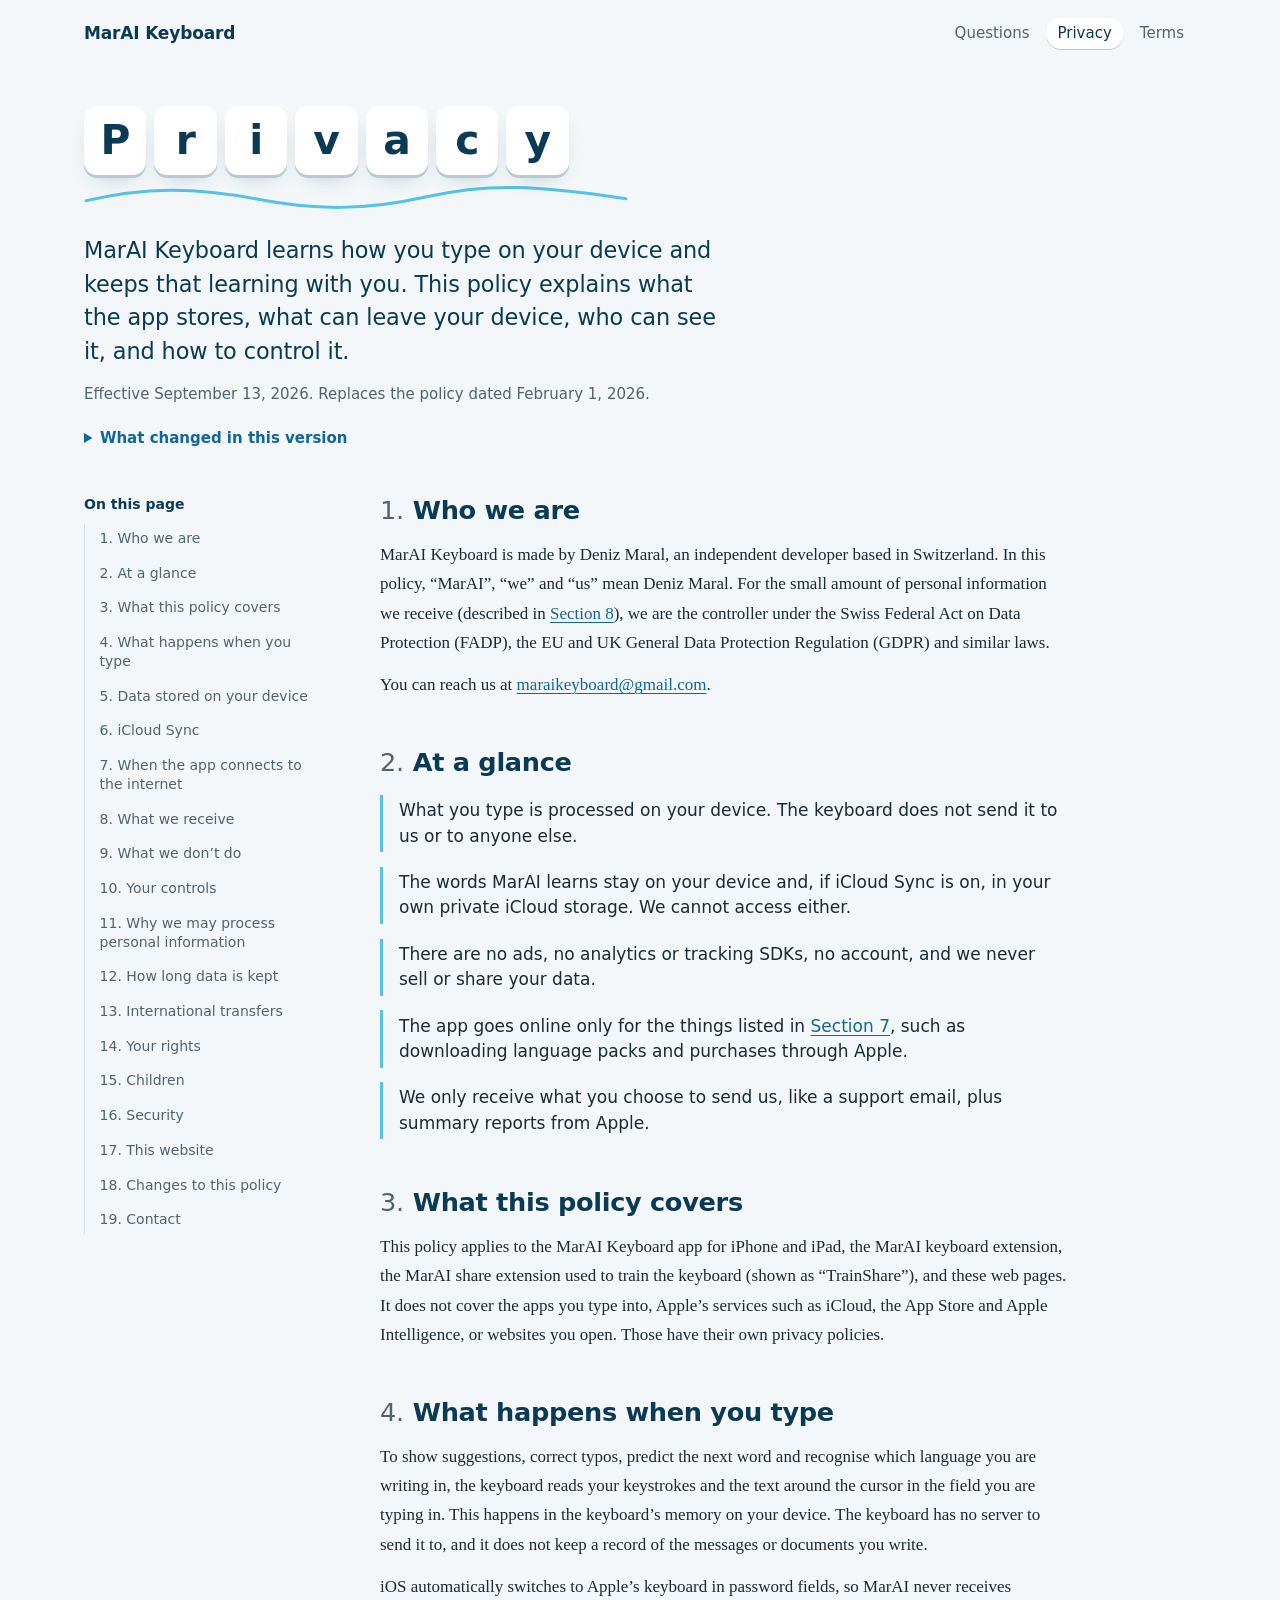
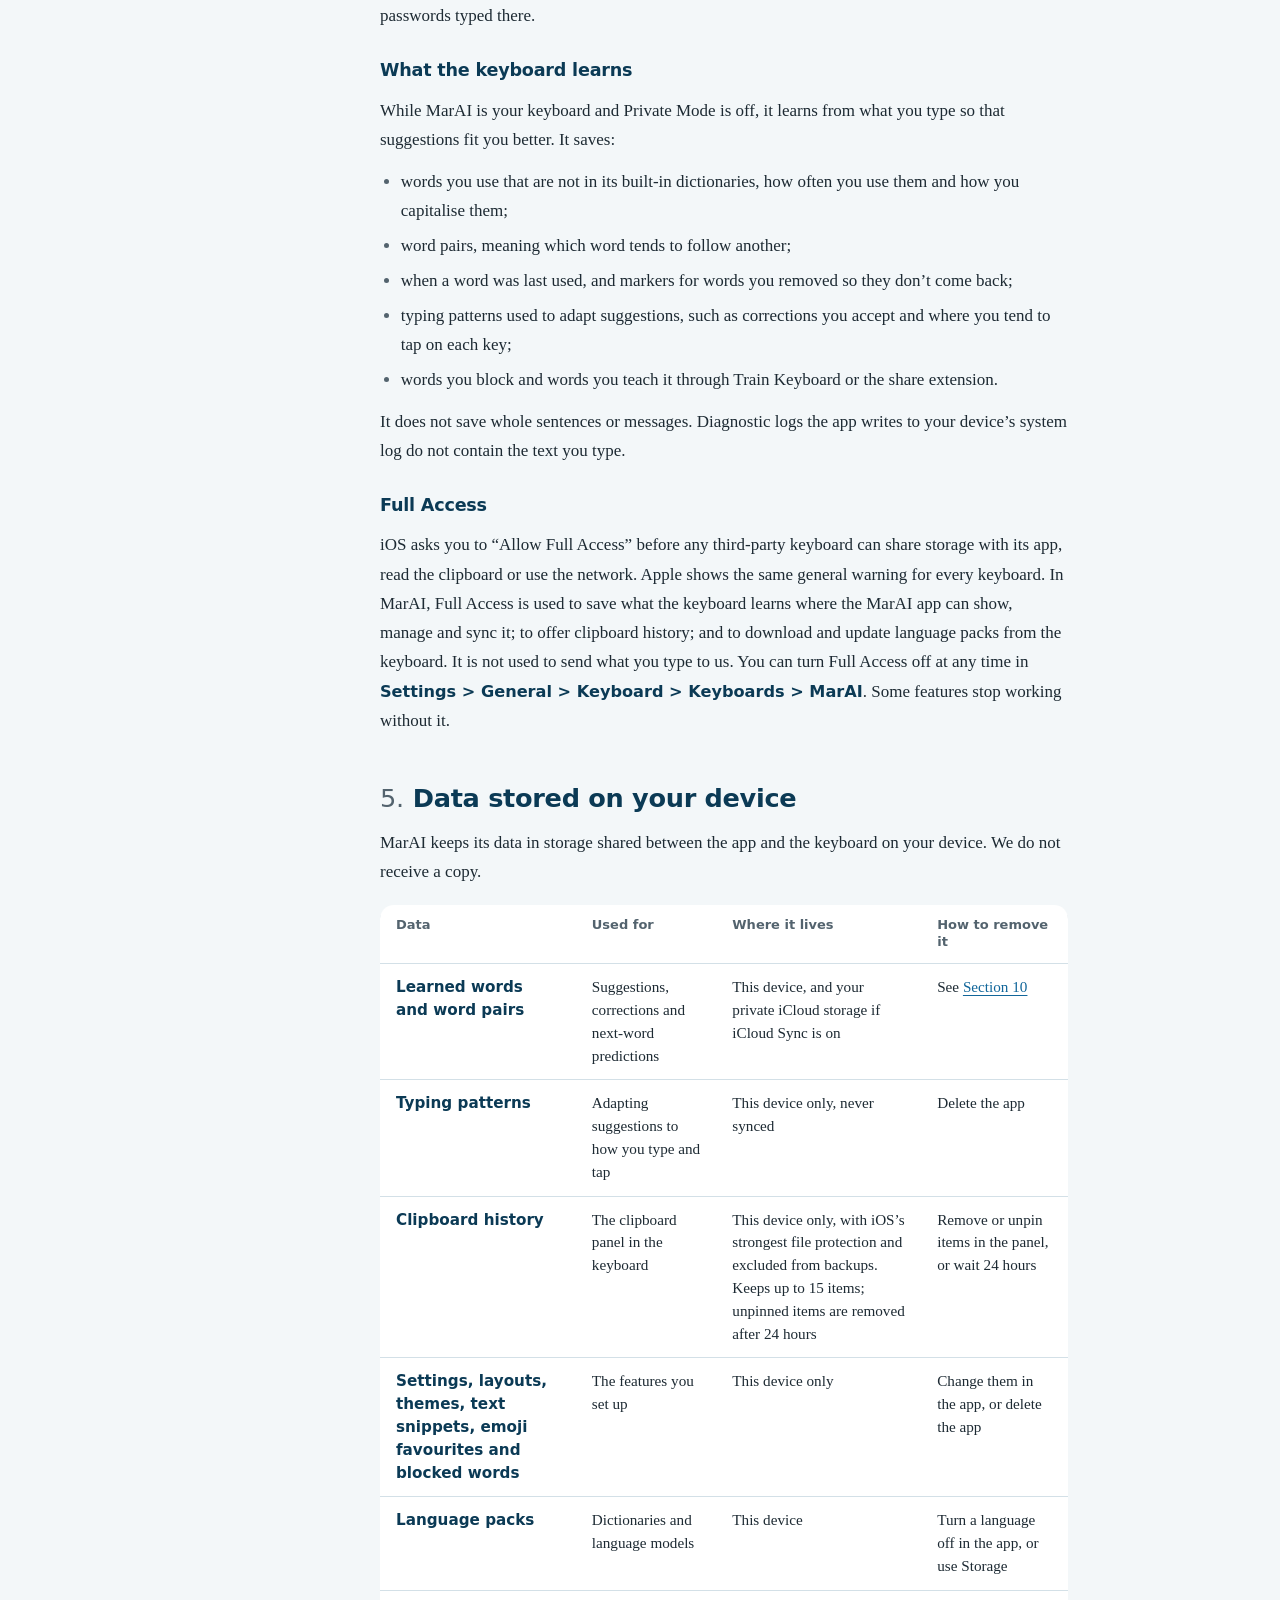
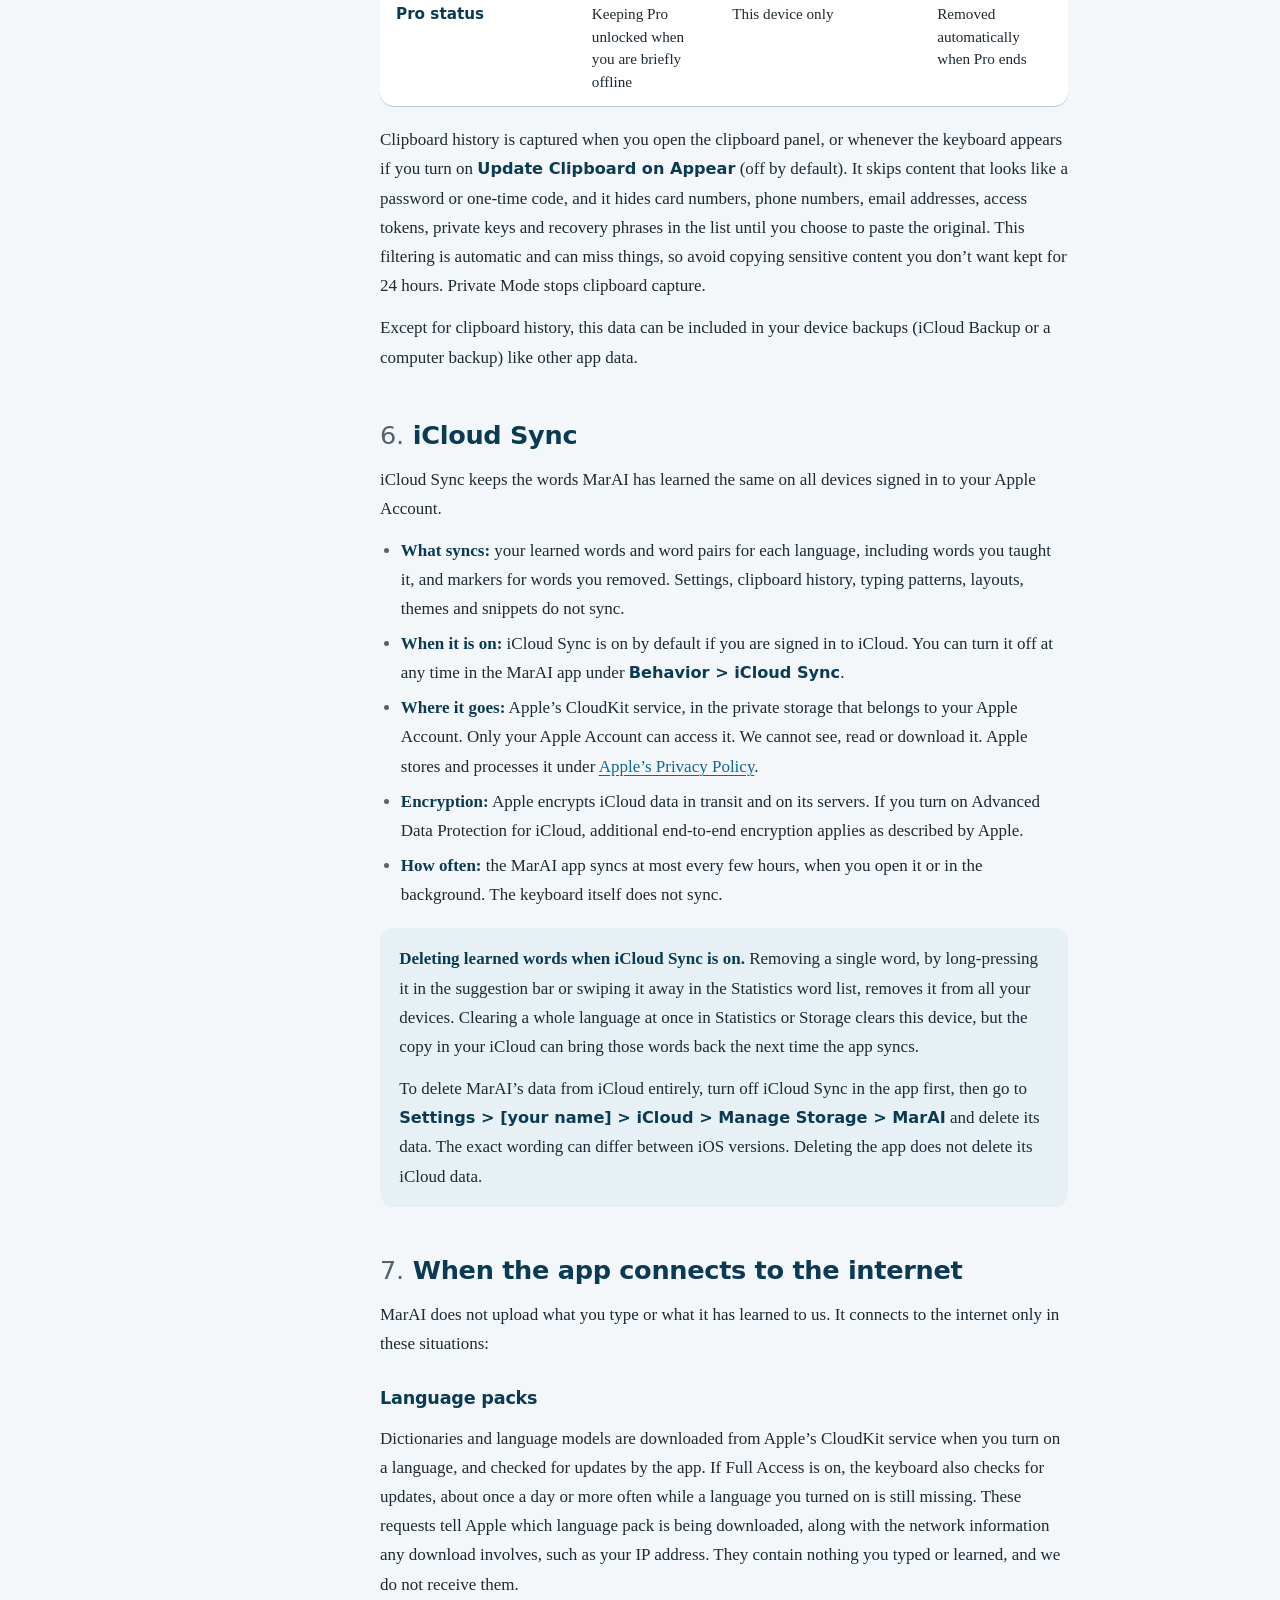
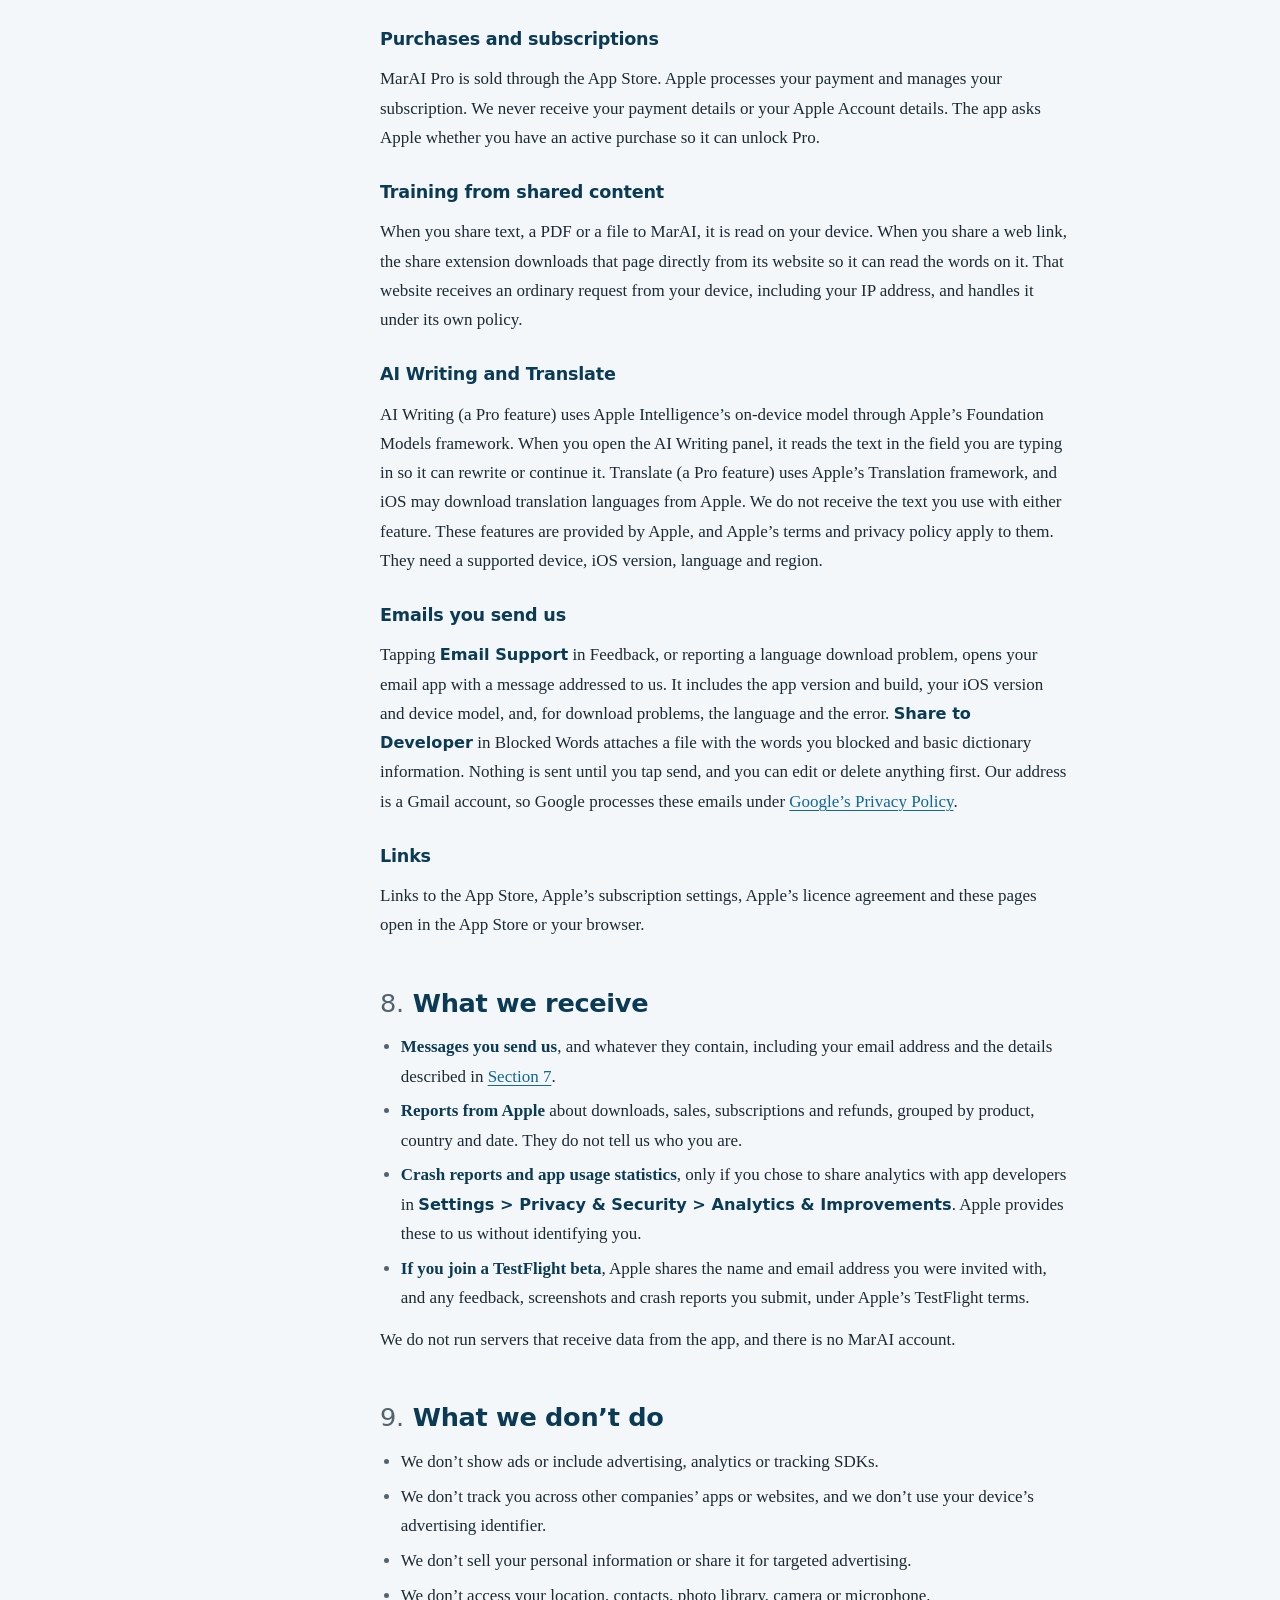
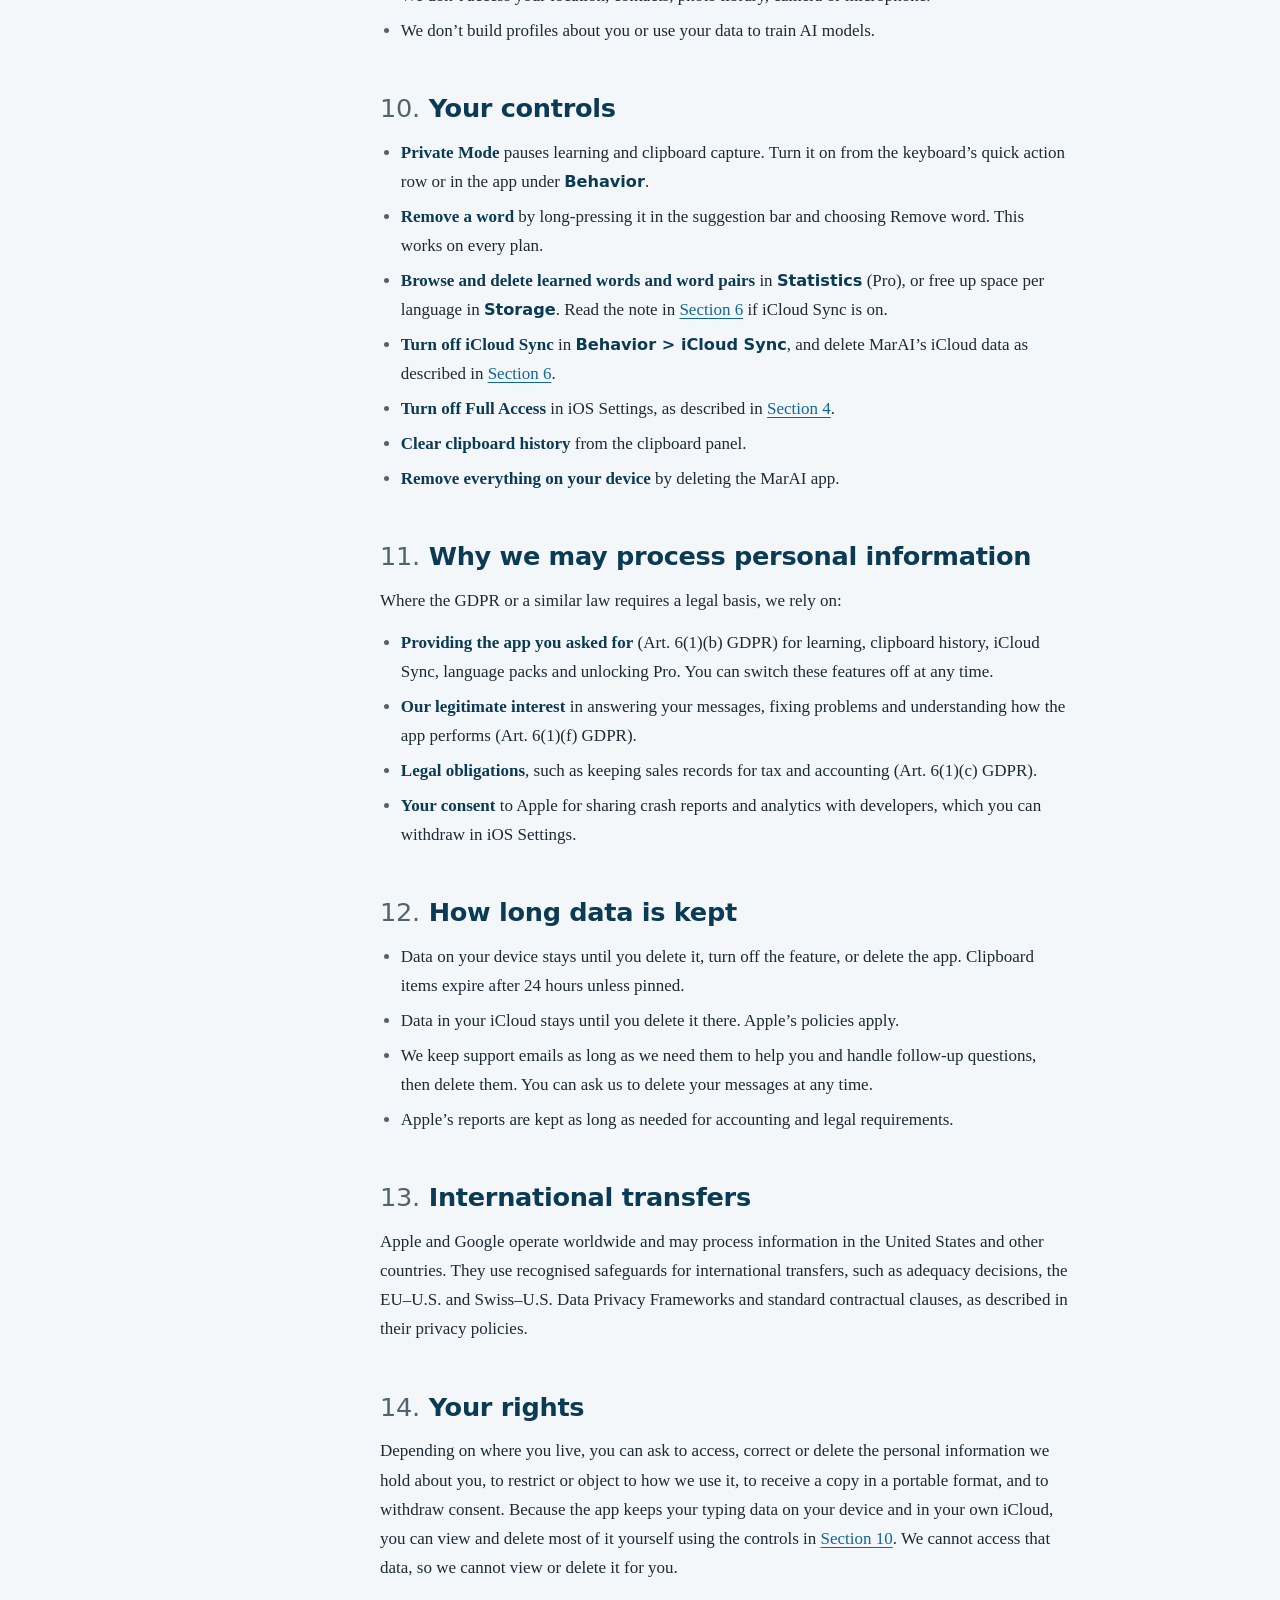
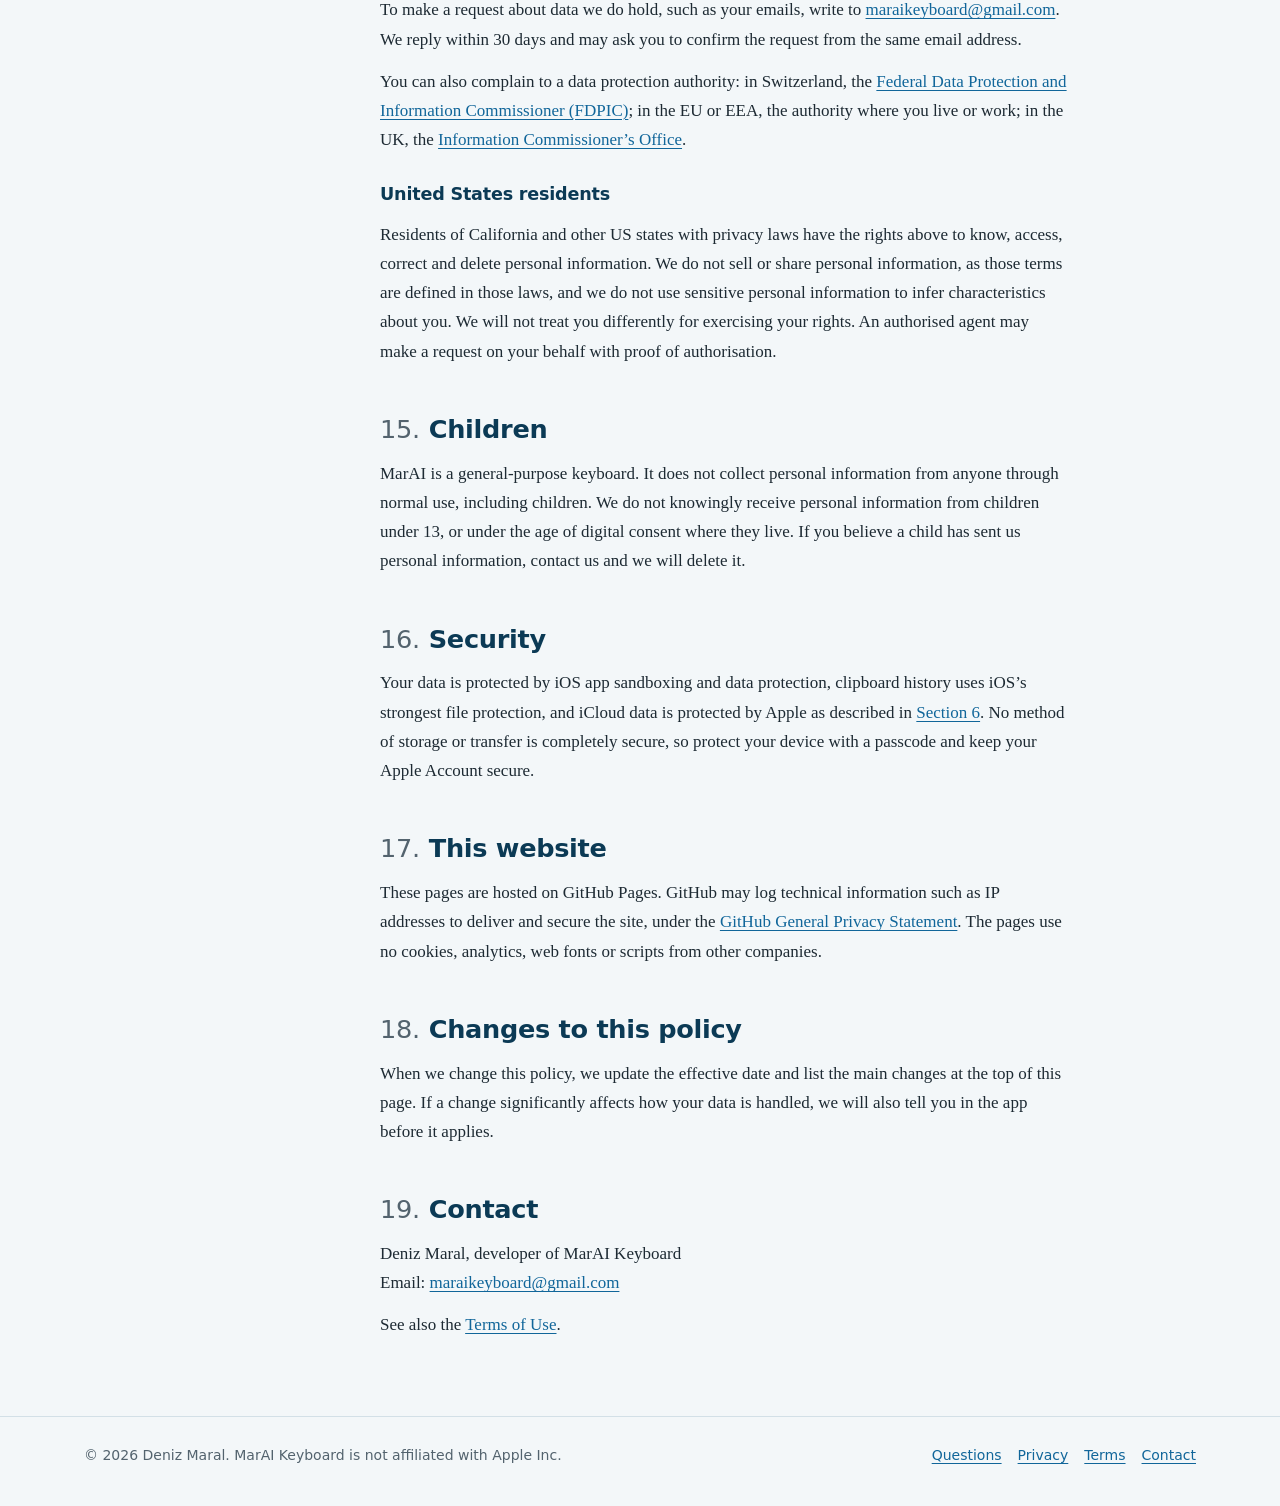
==== commit 2bcbe614: "Rewrite privacy policy and terms for subscriptions; add questions page and shared styles Claude-Sess" ====
--- a/privacy.html
+++ b/privacy.html
@@ -1,320 +1,306 @@
 <!DOCTYPE html>
 <html lang="en">
 <head>
-    <meta charset="UTF-8">
-    <meta name="viewport" content="width=device-width, initial-scale=1.0">
-    <title>Privacy Policy - MarAI Keyboard</title>
-    <style>
-        * { box-sizing: border-box; margin: 0; padding: 0; }
-        body {
-            font-family: -apple-system, BlinkMacSystemFont, 'Segoe UI', Roboto, Helvetica, Arial, sans-serif;
-            line-height: 1.6;
-            color: #333;
-            background: #f5f5f7;
-            padding: 20px;
-        }
-        .container {
-            max-width: 800px;
-            margin: 0 auto;
-            background: #fff;
-            padding: 40px;
-            border-radius: 16px;
-            box-shadow: 0 4px 20px rgba(0,0,0,0.1);
-        }
-        h1 {
-            font-size: 2.5em;
-            text-align: center;
-            margin-bottom: 10px;
-            color: #1d1d1f;
-        }
-        .subtitle {
-            text-align: center;
-            color: #86868b;
-            margin-bottom: 10px;
-        }
-        .effective-date {
-            text-align: center;
-            color: #86868b;
-            font-style: italic;
-            margin-bottom: 40px;
-        }
-        h2 {
-            font-size: 1.4em;
-            margin-top: 30px;
-            margin-bottom: 15px;
-            color: #1d1d1f;
-            border-bottom: 2px solid #34C759;
-            padding-bottom: 5px;
-        }
-        h3 {
-            font-size: 1.1em;
-            margin-top: 20px;
-            margin-bottom: 10px;
-            color: #333;
-        }
-        p { margin-bottom: 15px; }
-        ul {
-            margin-left: 25px;
-            margin-bottom: 15px;
-        }
-        li { margin-bottom: 8px; }
-        .highlight {
-            background: #d4edda;
-            padding: 15px;
-            border-radius: 8px;
-            border-left: 4px solid #34C759;
-            margin: 20px 0;
-        }
-        .highlight-warning {
-            background: #fff3cd;
-            padding: 15px;
-            border-radius: 8px;
-            border-left: 4px solid #ffc107;
-            margin: 20px 0;
-        }
-        .highlight-info {
-            background: #cce5ff;
-            padding: 15px;
-            border-radius: 8px;
-            border-left: 4px solid #007AFF;
-            margin: 20px 0;
-        }
-        .core-commitment {
-            background: linear-gradient(135deg, #34C759 0%, #30D158 100%);
-            color: white;
-            padding: 20px;
-            border-radius: 12px;
-            text-align: center;
-            margin: 20px 0;
-            font-weight: bold;
-            font-size: 1.1em;
-        }
-        .summary-box {
-            background: #f0f0f5;
-            padding: 25px;
-            border-radius: 12px;
-            margin: 20px 0;
-        }
-        .summary-box ul {
-            list-style: none;
-            margin-left: 0;
-        }
-        .summary-box li {
-            padding: 8px 0;
-            font-size: 1.05em;
-        }
-        .summary-box li::before {
-            content: "✓ ";
-            color: #34C759;
-            font-weight: bold;
-        }
-        .contact-info {
-            background: #f0f0f5;
-            padding: 20px;
-            border-radius: 8px;
-            margin-top: 20px;
-        }
-        .acknowledgment {
-            font-style: italic;
-            text-align: center;
-            margin-top: 40px;
-            padding-top: 20px;
-            border-top: 1px solid #e0e0e0;
-        }
-        footer {
-            text-align: center;
-            margin-top: 40px;
-            color: #86868b;
-            font-size: 0.9em;
-        }
-        footer a {
-            color: #007AFF;
-            text-decoration: none;
-        }
-        footer a:hover {
-            text-decoration: underline;
-        }
-        @media (max-width: 600px) {
-            .container { padding: 20px; }
-            h1 { font-size: 1.8em; }
-        }
-    </style>
+<meta charset="utf-8">
+<meta name="viewport" content="width=device-width, initial-scale=1">
+<title>Privacy Policy | MarAI Keyboard</title>
+<meta name="description" content="How MarAI Keyboard handles what you type, the words it learns, iCloud sync, language packs, purchases and your privacy rights.">
+<meta name="color-scheme" content="light dark">
+<meta name="referrer" content="no-referrer">
+<link rel="stylesheet" href="styles.css">
 </head>
 <body>
-    <div class="container">
-        <h1>Privacy Policy</h1>
-        <p class="subtitle">MarAI Keyboard Application</p>
-        <p class="effective-date">Effective Date: February 1, 2026</p>
-
-        <h2>1. Introduction</h2>
-        <p>Deniz Maral ("Developer", "we", "us", or "our") operates the MarAI Keyboard application ("App"). This Privacy Policy explains how we handle information when you use our App.</p>
-
-        <div class="core-commitment">
-            🔒 Our core commitment: We do not collect your keystrokes or typed content. Your learned dictionary syncs only to your private iCloud account.
+<a class="skip" href="#content">Skip to the policy</a>
+
+<header class="site-header">
+  <div class="wrap">
+    <a class="brand" href="index.html">MarAI Keyboard</a>
+    <nav class="site-nav" aria-label="Legal pages">
+      <a href="index.html">Questions</a>
+      <a href="privacy.html" aria-current="page">Privacy</a>
+      <a href="terms.html">Terms</a>
+    </nav>
+  </div>
+</header>
+
+<main id="content">
+  <div class="wrap hero">
+    <h1 class="keys">
+      <span class="sr-only">Privacy Policy</span>
+      <span class="key" style="--i:0" aria-hidden="true">P</span><span class="key" style="--i:1" aria-hidden="true">r</span><span class="key" style="--i:2" aria-hidden="true">i</span><span class="key" style="--i:3" aria-hidden="true">v</span><span class="key" style="--i:4" aria-hidden="true">a</span><span class="key" style="--i:5" aria-hidden="true">c</span><span class="key" style="--i:6" aria-hidden="true">y</span>
+    </h1>
+    <svg class="wave" viewBox="0 0 540 26" preserveAspectRatio="none" aria-hidden="true" focusable="false"><path d="M2 16 C 60 2, 110 2, 170 14 S 280 26, 340 12 S 450 0, 538 14" fill="none" stroke="currentColor" stroke-width="3" stroke-linecap="round"/></svg>
+    <p class="lede">MarAI Keyboard learns how you type on your device and keeps that learning with you. This policy explains what the app stores, what can leave your device, who can see it, and how to control it.</p>
+    <p class="meta">Effective September 13, 2026. Replaces the policy dated February 1, 2026.</p>
+    <details class="changes">
+      <summary>What changed in this version</summary>
+      <ul>
+        <li>Added MarAI Pro subscriptions and purchases through Apple.</li>
+        <li>Explained that iCloud Sync is on by default when you are signed in to iCloud, and exactly what it syncs.</li>
+        <li>Added language pack downloads, the share extension, AI Writing, Translate and clipboard history.</li>
+        <li>Corrected how deleting learned words works with iCloud, and how iCloud encrypts data.</li>
+        <li>Added your rights under Swiss, EU, UK and US privacy laws.</li>
+      </ul>
+    </details>
+  </div>
+
+  <div class="wrap doc">
+    <nav class="toc" aria-label="Sections">
+      <p>On this page</p>
+      <ol>
+        <li><a href="#who">1. Who we are</a></li>
+        <li><a href="#summary">2. At a glance</a></li>
+        <li><a href="#scope">3. What this policy covers</a></li>
+        <li><a href="#typing">4. What happens when you type</a></li>
+        <li><a href="#on-device">5. Data stored on your device</a></li>
+        <li><a href="#icloud">6. iCloud Sync</a></li>
+        <li><a href="#network">7. When the app connects to the internet</a></li>
+        <li><a href="#we-receive">8. What we receive</a></li>
+        <li><a href="#never">9. What we don’t do</a></li>
+        <li><a href="#controls">10. Your controls</a></li>
+        <li><a href="#legal-bases">11. Why we may process personal information</a></li>
+        <li><a href="#retention">12. How long data is kept</a></li>
+        <li><a href="#transfers">13. International transfers</a></li>
+        <li><a href="#rights">14. Your rights</a></li>
+        <li><a href="#children">15. Children</a></li>
+        <li><a href="#security">16. Security</a></li>
+        <li><a href="#website">17. This website</a></li>
+        <li><a href="#changes">18. Changes to this policy</a></li>
+        <li><a href="#contact">19. Contact</a></li>
+      </ol>
+    </nav>
+
+    <article>
+      <details class="toc-mobile">
+        <summary>On this page</summary>
+        <ol>
+        <li><a href="#who">1. Who we are</a></li>
+        <li><a href="#summary">2. At a glance</a></li>
+        <li><a href="#scope">3. What this policy covers</a></li>
+        <li><a href="#typing">4. What happens when you type</a></li>
+        <li><a href="#on-device">5. Data stored on your device</a></li>
+        <li><a href="#icloud">6. iCloud Sync</a></li>
+        <li><a href="#network">7. When the app connects to the internet</a></li>
+        <li><a href="#we-receive">8. What we receive</a></li>
+        <li><a href="#never">9. What we don’t do</a></li>
+        <li><a href="#controls">10. Your controls</a></li>
+        <li><a href="#legal-bases">11. Why we may process personal information</a></li>
+        <li><a href="#retention">12. How long data is kept</a></li>
+        <li><a href="#transfers">13. International transfers</a></li>
+        <li><a href="#rights">14. Your rights</a></li>
+        <li><a href="#children">15. Children</a></li>
+        <li><a href="#security">16. Security</a></li>
+        <li><a href="#website">17. This website</a></li>
+        <li><a href="#changes">18. Changes to this policy</a></li>
+        <li><a href="#contact">19. Contact</a></li>
+      </ol>
+      </details>
+
+      <section id="who">
+        <h2><span class="n">1.</span>Who we are</h2>
+        <p>MarAI Keyboard is made by Deniz Maral, an independent developer based in Switzerland. In this policy, “MarAI”, “we” and “us” mean Deniz Maral. For the small amount of personal information we receive (described in <a href="#we-receive">Section 8</a>), we are the controller under the Swiss Federal Act on Data Protection (FADP), the EU and UK General Data Protection Regulation (GDPR) and similar laws.</p>
+        <p>You can reach us at <a href="mailto:maraikeyboard@gmail.com">maraikeyboard@gmail.com</a>.</p>
+      </section>
+
+      <section id="summary">
+        <h2><span class="n">2.</span>At a glance</h2>
+        <ul class="glance">
+          <li>What you type is processed on your device. The keyboard does not send it to us or to anyone else.</li>
+          <li>The words MarAI learns stay on your device and, if iCloud Sync is on, in your own private iCloud storage. We cannot access either.</li>
+          <li>There are no ads, no analytics or tracking SDKs, no account, and we never sell or share your data.</li>
+          <li>The app goes online only for the things listed in <a href="#network">Section 7</a>, such as downloading language packs and purchases through Apple.</li>
+          <li>We only receive what you choose to send us, like a support email, plus summary reports from Apple.</li>
+        </ul>
+      </section>
+
+      <section id="scope">
+        <h2><span class="n">3.</span>What this policy covers</h2>
+        <p>This policy applies to the MarAI Keyboard app for iPhone and iPad, the MarAI keyboard extension, the MarAI share extension used to train the keyboard (shown as “TrainShare”), and these web pages. It does not cover the apps you type into, Apple’s services such as iCloud, the App Store and Apple Intelligence, or websites you open. Those have their own privacy policies.</p>
+      </section>
+
+      <section id="typing">
+        <h2><span class="n">4.</span>What happens when you type</h2>
+        <p>To show suggestions, correct typos, predict the next word and recognise which language you are writing in, the keyboard reads your keystrokes and the text around the cursor in the field you are typing in. This happens in the keyboard’s memory on your device. The keyboard has no server to send it to, and it does not keep a record of the messages or documents you write.</p>
+        <p>iOS automatically switches to Apple’s keyboard in password fields, so MarAI never receives passwords typed there.</p>
+        <h3 id="learning">What the keyboard learns</h3>
+        <p>While MarAI is your keyboard and Private Mode is off, it learns from what you type so that suggestions fit you better. It saves:</p>
+        <ul>
+          <li>words you use that are not in its built-in dictionaries, how often you use them and how you capitalise them;</li>
+          <li>word pairs, meaning which word tends to follow another;</li>
+          <li>when a word was last used, and markers for words you removed so they don’t come back;</li>
+          <li>typing patterns used to adapt suggestions, such as corrections you accept and where you tend to tap on each key;</li>
+          <li>words you block and words you teach it through Train Keyboard or the share extension.</li>
+        </ul>
+        <p>It does not save whole sentences or messages. Diagnostic logs the app writes to your device’s system log do not contain the text you type.</p>
+        <h3 id="full-access">Full Access</h3>
+        <p>iOS asks you to “Allow Full Access” before any third-party keyboard can share storage with its app, read the clipboard or use the network. Apple shows the same general warning for every keyboard. In MarAI, Full Access is used to save what the keyboard learns where the MarAI app can show, manage and sync it; to offer clipboard history; and to download and update language packs from the keyboard. It is not used to send what you type to us. You can turn Full Access off at any time in <span class="path">Settings &gt; General &gt; Keyboard &gt; Keyboards &gt; MarAI</span>. Some features stop working without it.</p>
+      </section>
+
+      <section id="on-device">
+        <h2><span class="n">5.</span>Data stored on your device</h2>
+        <p>MarAI keeps its data in storage shared between the app and the keyboard on your device. We do not receive a copy.</p>
+        <div class="table-wrap" role="region" aria-label="Data stored on your device" tabindex="0">
+          <table>
+            <thead>
+              <tr><th scope="col">Data</th><th scope="col">Used for</th><th scope="col">Where it lives</th><th scope="col">How to remove it</th></tr>
+            </thead>
+            <tbody>
+              <tr><td data-label="Data">Learned words and word pairs</td><td data-label="Used for">Suggestions, corrections and next-word predictions</td><td data-label="Where it lives">This device, and your private iCloud storage if iCloud Sync is on</td><td data-label="How to remove it">See <a href="#controls">Section 10</a></td></tr>
+              <tr><td data-label="Data">Typing patterns</td><td data-label="Used for">Adapting suggestions to how you type and tap</td><td data-label="Where it lives">This device only, never synced</td><td data-label="How to remove it">Delete the app</td></tr>
+              <tr><td data-label="Data">Clipboard history</td><td data-label="Used for">The clipboard panel in the keyboard</td><td data-label="Where it lives">This device only, with iOS’s strongest file protection and excluded from backups. Keeps up to 15 items; unpinned items are removed after 24 hours</td><td data-label="How to remove it">Remove or unpin items in the panel, or wait 24 hours</td></tr>
+              <tr><td data-label="Data">Settings, layouts, themes, text snippets, emoji favourites and blocked words</td><td data-label="Used for">The features you set up</td><td data-label="Where it lives">This device only</td><td data-label="How to remove it">Change them in the app, or delete the app</td></tr>
+              <tr><td data-label="Data">Language packs</td><td data-label="Used for">Dictionaries and language models</td><td data-label="Where it lives">This device</td><td data-label="How to remove it">Turn a language off in the app, or use Storage</td></tr>
+              <tr><td data-label="Data">Pro status</td><td data-label="Used for">Keeping Pro unlocked when you are briefly offline</td><td data-label="Where it lives">This device only</td><td data-label="How to remove it">Removed automatically when Pro ends</td></tr>
+            </tbody>
+          </table>
         </div>
-
-        <h2>2. Information We Do NOT Collect</h2>
-        <p>To be absolutely clear, MarAI Keyboard does <strong>NOT</strong> collect, store, or transmit to our servers:</p>
-        <ul>
-            <li>The actual text you type using the keyboard</li>
-            <li>Passwords, credit card numbers, or any sensitive information you enter</li>
-            <li>Your contacts, messages, or communication content</li>
-            <li>Your location data</li>
-            <li>Your browsing history or app usage patterns</li>
-            <li>Personal identifiers or user profiles</li>
-        </ul>
-        <div class="highlight">
-            <em>We have no servers that receive your data. We cannot see what you type.</em>
+        <p>Clipboard history is captured when you open the clipboard panel, or whenever the keyboard appears if you turn on <span class="path">Update Clipboard on Appear</span> (off by default). It skips content that looks like a password or one-time code, and it hides card numbers, phone numbers, email addresses, access tokens, private keys and recovery phrases in the list until you choose to paste the original. This filtering is automatic and can miss things, so avoid copying sensitive content you don’t want kept for 24 hours. Private Mode stops clipboard capture.</p>
+        <p>Except for clipboard history, this data can be included in your device backups (iCloud Backup or a computer backup) like other app data.</p>
+      </section>
+
+      <section id="icloud">
+        <h2><span class="n">6.</span>iCloud Sync</h2>
+        <p>iCloud Sync keeps the words MarAI has learned the same on all devices signed in to your Apple Account.</p>
+        <ul>
+          <li><strong>What syncs:</strong> your learned words and word pairs for each language, including words you taught it, and markers for words you removed. Settings, clipboard history, typing patterns, layouts, themes and snippets do not sync.</li>
+          <li><strong>When it is on:</strong> iCloud Sync is on by default if you are signed in to iCloud. You can turn it off at any time in the MarAI app under <span class="path">Behavior &gt; iCloud Sync</span>.</li>
+          <li><strong>Where it goes:</strong> Apple’s CloudKit service, in the private storage that belongs to your Apple Account. Only your Apple Account can access it. We cannot see, read or download it. Apple stores and processes it under <a href="https://www.apple.com/legal/privacy/">Apple’s Privacy Policy</a>.</li>
+          <li><strong>Encryption:</strong> Apple encrypts iCloud data in transit and on its servers. If you turn on Advanced Data Protection for iCloud, additional end-to-end encryption applies as described by Apple.</li>
+          <li><strong>How often:</strong> the MarAI app syncs at most every few hours, when you open it or in the background. The keyboard itself does not sync.</li>
+        </ul>
+        <div class="note">
+          <p><strong>Deleting learned words when iCloud Sync is on.</strong> Removing a single word, by long-pressing it in the suggestion bar or swiping it away in the Statistics word list, removes it from all your devices. Clearing a whole language at once in Statistics or Storage clears this device, but the copy in your iCloud can bring those words back the next time the app syncs.</p>
+          <p>To delete MarAI’s data from iCloud entirely, turn off iCloud Sync in the app first, then go to <span class="path">Settings &gt; [your name] &gt; iCloud &gt; Manage Storage &gt; MarAI</span> and delete its data. The exact wording can differ between iOS versions. Deleting the app does not delete its iCloud data.</p>
         </div>
-
-        <h2>3. Local Data Storage</h2>
-        <p>The App stores certain preferences and settings <strong>locally on your device</strong>:</p>
-
-        <h3>3.1 User Preferences (Device Only)</h3>
-        <ul>
-            <li>Keyboard theme and appearance settings</li>
-            <li>Language preferences and enabled languages</li>
-            <li>Keyboard layout preferences</li>
-            <li>Sound and haptic feedback settings</li>
-            <li>Favorite emojis and emoji skin tone preferences</li>
-            <li>Auto-correction and suggestion preferences</li>
-        </ul>
-
-        <h3>3.2 Learned Dictionary (Synced via iCloud)</h3>
-        <p>The App maintains a personal dictionary to improve suggestions:</p>
-        <ul>
-            <li><strong>Learned Words:</strong> Words you use frequently (stored without the context in which they were typed)</li>
-            <li><strong>Word Patterns:</strong> Common word pairs to improve prediction (e.g., learning that you often type "thank" followed by "you")</li>
-        </ul>
-
-        <div class="highlight-info">
-            <strong>iCloud Sync:</strong> Your learned dictionary is synced to your private iCloud account using Apple's CloudKit service. This enables your personalized suggestions to be available across all your Apple devices signed into the same iCloud account.
-        </div>
-
-        <h2>4. iCloud and CloudKit</h2>
-
-        <h3>4.1 What Is Synced</h3>
-        <p>The following data is stored in your <strong>private iCloud container</strong>:</p>
-        <ul>
-            <li>Learned words and their usage frequency</li>
-            <li>Word pair patterns (bigrams) for improved predictions</li>
-        </ul>
-
-        <h3>4.2 Your Private iCloud Container</h3>
-        <p>This data is stored in a <strong>private CloudKit database</strong> accessible only to you:</p>
-        <ul>
-            <li>Only you can access this data through your iCloud account</li>
-            <li>We (the Developer) cannot access your private iCloud data</li>
-            <li>The data is encrypted by Apple both in transit and at rest</li>
-            <li>The data syncs only between devices signed into your iCloud account</li>
-        </ul>
-
-        <h3>4.3 Disabling iCloud Sync</h3>
-        <p>You can disable iCloud sync for the App:</p>
-        <ul>
-            <li>Go to <strong>Settings → [Your Name] → iCloud → Apps Using iCloud</strong></li>
-            <li>Toggle off <strong>MarAI Keyboard</strong></li>
-        </ul>
-        <p>When disabled, your learned dictionary will only be stored locally on each device.</p>
-
-        <h3>4.4 Deleting iCloud Data</h3>
-        <p>To delete your synced data from iCloud:</p>
-        <ul>
-            <li>Delete the app from all your devices, or</li>
-            <li>Use the "Clear Learned Words" option in the App's settings</li>
-        </ul>
-
-        <h2>5. On-Device Processing</h2>
-        <p>The keyboard's core features work entirely on your device:</p>
-        <ul>
-            <li>Word suggestions use on-device processing</li>
-            <li>Language detection uses Apple's Natural Language framework (on-device)</li>
-            <li>Auto-correction happens locally</li>
-        </ul>
-
-        <h2>6. Third-Party Services</h2>
-
-        <h3>6.1 Apple iCloud/CloudKit</h3>
-        <p>Your learned dictionary syncs via Apple's CloudKit service. Apple's handling of your iCloud data is governed by <a href="https://www.apple.com/legal/privacy/" target="_blank">Apple's Privacy Policy</a>. Key points:</p>
-        <ul>
-            <li>Data is encrypted end-to-end for most iCloud services</li>
-            <li>Apple cannot access data in your private CloudKit container</li>
-            <li>Data is stored on Apple's servers in accordance with Apple's privacy practices</li>
-        </ul>
-
-        <h3>6.2 Apple App Store</h3>
-        <p>If you make an in-app purchase (Pro version), the transaction is processed entirely by Apple. We do not receive, process, or store any payment information.</p>
-
-        <h3>6.3 TestFlight (Beta Testing)</h3>
-        <p>If you use the App through Apple's TestFlight program, Apple may collect diagnostic and usage information according to their TestFlight Privacy Policy.</p>
-
-        <h3>6.4 Third-Party Libraries</h3>
-        <p>The App uses open-source libraries (such as EmojiKit) that operate entirely on-device and do not collect or transmit any user data.</p>
-
-        <h2>7. Children's Privacy</h2>
-        <p>The App does not collect personal information from anyone, including children under 13 years of age. The learned dictionary contains only words and word patterns, not personal information. Parents can feel confident that their children's communications remain private.</p>
-
-        <h2>8. Data Security</h2>
-        <p>Your data is protected by multiple layers of security:</p>
-        <ul>
-            <li><strong>Local Data:</strong> Protected by iOS's built-in security (device encryption, app sandboxing)</li>
-            <li><strong>iCloud Data:</strong> Encrypted by Apple in transit and at rest</li>
-            <li><strong>No Developer Access:</strong> We cannot access your local data or your private iCloud container</li>
-        </ul>
-
-        <h2>9. Your Rights and Control</h2>
-        <p>You have complete control over your data:</p>
-        <ul>
-            <li><strong>View Learned Words:</strong> See your learned dictionary in the App's settings</li>
-            <li><strong>Delete Individual Words:</strong> Remove specific words from your dictionary</li>
-            <li><strong>Clear All Data:</strong> Reset your entire learned dictionary</li>
-            <li><strong>Disable Sync:</strong> Turn off iCloud sync to keep data local only</li>
-            <li><strong>Uninstall:</strong> Deleting the App removes all locally stored data</li>
-            <li><strong>No Account Required:</strong> There is no account with us to delete</li>
-        </ul>
-
-        <h2>10. International Users</h2>
-        <p>The App is available internationally. Your learned dictionary data may be stored on Apple's iCloud servers, which may be located in various countries. Apple's data handling practices and international transfers are governed by Apple's Privacy Policy.</p>
-
-        <h3>10.1 GDPR Compliance (European Users)</h3>
-        <p>For users in the European Economic Area:</p>
-        <ul>
-            <li>We do not collect personal data on our servers</li>
-            <li>iCloud data is managed by Apple under their GDPR commitments</li>
-            <li>You can exercise data subject rights through iOS settings and the App</li>
-        </ul>
-
-        <h3>10.2 CCPA Compliance (California Users)</h3>
-        <p>For California residents: We do not sell personal information. The learned dictionary data synced to iCloud is not shared with or sold to third parties.</p>
-
-        <h2>11. Changes to This Privacy Policy</h2>
-        <p>We may update this Privacy Policy from time to time. Any changes will be reflected in the "Effective Date" at the top of this document. We encourage you to review this Privacy Policy periodically. Continued use of the App after changes constitutes acceptance of the updated policy.</p>
-
-        <h2>12. Contact Us</h2>
-        <p>If you have any questions, concerns, or requests regarding this Privacy Policy or our privacy practices, please contact us at:</p>
-        <div class="contact-info">
-            <p><strong>Email:</strong> maraikeyboard@gmail.com</p>
-            <p><strong>Developer:</strong> Deniz Maral</p>
-        </div>
-
-        <h2>13. Privacy Summary</h2>
-        <div class="summary-box">
-            <p><strong>In plain language:</strong></p>
-            <ul>
-                <li>We don't see what you type</li>
-                <li>We don't have servers that collect your data</li>
-                <li>Your learned words sync to YOUR private iCloud (not to us)</li>
-                <li>You can disable iCloud sync anytime</li>
-                <li>You can delete your learned dictionary anytime</li>
-            </ul>
-        </div>
-
-        <p class="acknowledgment">By using MarAI Keyboard, you acknowledge that you have read and understood this Privacy Policy.</p>
-
-        <footer>
-            <p>© 2026 Deniz Maral. All rights reserved.</p>
-            <p><a href="terms.html">Terms of Use</a></p>
-        </footer>
-    </div>
+      </section>
+
+      <section id="network">
+        <h2><span class="n">7.</span>When the app connects to the internet</h2>
+        <p>MarAI does not upload what you type or what it has learned to us. It connects to the internet only in these situations:</p>
+        <h3 id="language-packs">Language packs</h3>
+        <p>Dictionaries and language models are downloaded from Apple’s CloudKit service when you turn on a language, and checked for updates by the app. If Full Access is on, the keyboard also checks for updates, about once a day or more often while a language you turned on is still missing. These requests tell Apple which language pack is being downloaded, along with the network information any download involves, such as your IP address. They contain nothing you typed or learned, and we do not receive them.</p>
+        <h3 id="purchases">Purchases and subscriptions</h3>
+        <p>MarAI Pro is sold through the App Store. Apple processes your payment and manages your subscription. We never receive your payment details or your Apple Account details. The app asks Apple whether you have an active purchase so it can unlock Pro.</p>
+        <h3 id="share-extension">Training from shared content</h3>
+        <p>When you share text, a PDF or a file to MarAI, it is read on your device. When you share a web link, the share extension downloads that page directly from its website so it can read the words on it. That website receives an ordinary request from your device, including your IP address, and handles it under its own policy.</p>
+        <h3 id="apple-intelligence">AI Writing and Translate</h3>
+        <p>AI Writing (a Pro feature) uses Apple Intelligence’s on-device model through Apple’s Foundation Models framework. When you open the AI Writing panel, it reads the text in the field you are typing in so it can rewrite or continue it. Translate (a Pro feature) uses Apple’s Translation framework, and iOS may download translation languages from Apple. We do not receive the text you use with either feature. These features are provided by Apple, and Apple’s terms and privacy policy apply to them. They need a supported device, iOS version, language and region.</p>
+        <h3 id="email">Emails you send us</h3>
+        <p>Tapping <span class="path">Email Support</span> in Feedback, or reporting a language download problem, opens your email app with a message addressed to us. It includes the app version and build, your iOS version and device model, and, for download problems, the language and the error. <span class="path">Share to Developer</span> in Blocked Words attaches a file with the words you blocked and basic dictionary information. Nothing is sent until you tap send, and you can edit or delete anything first. Our address is a Gmail account, so Google processes these emails under <a href="https://policies.google.com/privacy">Google’s Privacy Policy</a>.</p>
+        <h3 id="links">Links</h3>
+        <p>Links to the App Store, Apple’s subscription settings, Apple’s licence agreement and these pages open in the App Store or your browser.</p>
+      </section>
+
+      <section id="we-receive">
+        <h2><span class="n">8.</span>What we receive</h2>
+        <ul>
+          <li><strong>Messages you send us</strong>, and whatever they contain, including your email address and the details described in <a href="#email">Section 7</a>.</li>
+          <li><strong>Reports from Apple</strong> about downloads, sales, subscriptions and refunds, grouped by product, country and date. They do not tell us who you are.</li>
+          <li><strong>Crash reports and app usage statistics</strong>, only if you chose to share analytics with app developers in <span class="path">Settings &gt; Privacy &amp; Security &gt; Analytics &amp; Improvements</span>. Apple provides these to us without identifying you.</li>
+          <li><strong>If you join a TestFlight beta</strong>, Apple shares the name and email address you were invited with, and any feedback, screenshots and crash reports you submit, under Apple’s TestFlight terms.</li>
+        </ul>
+        <p>We do not run servers that receive data from the app, and there is no MarAI account.</p>
+      </section>
+
+      <section id="never">
+        <h2><span class="n">9.</span>What we don’t do</h2>
+        <ul>
+          <li>We don’t show ads or include advertising, analytics or tracking SDKs.</li>
+          <li>We don’t track you across other companies’ apps or websites, and we don’t use your device’s advertising identifier.</li>
+          <li>We don’t sell your personal information or share it for targeted advertising.</li>
+          <li>We don’t access your location, contacts, photo library, camera or microphone.</li>
+          <li>We don’t build profiles about you or use your data to train AI models.</li>
+        </ul>
+      </section>
+
+      <section id="controls">
+        <h2><span class="n">10.</span>Your controls</h2>
+        <ul>
+          <li><strong>Private Mode</strong> pauses learning and clipboard capture. Turn it on from the keyboard’s quick action row or in the app under <span class="path">Behavior</span>.</li>
+          <li><strong>Remove a word</strong> by long-pressing it in the suggestion bar and choosing Remove word. This works on every plan.</li>
+          <li><strong>Browse and delete learned words and word pairs</strong> in <span class="path">Statistics</span> (Pro), or free up space per language in <span class="path">Storage</span>. Read the note in <a href="#icloud">Section 6</a> if iCloud Sync is on.</li>
+          <li><strong>Turn off iCloud Sync</strong> in <span class="path">Behavior &gt; iCloud Sync</span>, and delete MarAI’s iCloud data as described in <a href="#icloud">Section 6</a>.</li>
+          <li><strong>Turn off Full Access</strong> in iOS Settings, as described in <a href="#full-access">Section 4</a>.</li>
+          <li><strong>Clear clipboard history</strong> from the clipboard panel.</li>
+          <li><strong>Remove everything on your device</strong> by deleting the MarAI app.</li>
+        </ul>
+      </section>
+
+      <section id="legal-bases">
+        <h2><span class="n">11.</span>Why we may process personal information</h2>
+        <p>Where the GDPR or a similar law requires a legal basis, we rely on:</p>
+        <ul>
+          <li><strong>Providing the app you asked for</strong> (Art. 6(1)(b) GDPR) for learning, clipboard history, iCloud Sync, language packs and unlocking Pro. You can switch these features off at any time.</li>
+          <li><strong>Our legitimate interest</strong> in answering your messages, fixing problems and understanding how the app performs (Art. 6(1)(f) GDPR).</li>
+          <li><strong>Legal obligations</strong>, such as keeping sales records for tax and accounting (Art. 6(1)(c) GDPR).</li>
+          <li><strong>Your consent</strong> to Apple for sharing crash reports and analytics with developers, which you can withdraw in iOS Settings.</li>
+        </ul>
+      </section>
+
+      <section id="retention">
+        <h2><span class="n">12.</span>How long data is kept</h2>
+        <ul>
+          <li>Data on your device stays until you delete it, turn off the feature, or delete the app. Clipboard items expire after 24 hours unless pinned.</li>
+          <li>Data in your iCloud stays until you delete it there. Apple’s policies apply.</li>
+          <li>We keep support emails as long as we need them to help you and handle follow-up questions, then delete them. You can ask us to delete your messages at any time.</li>
+          <li>Apple’s reports are kept as long as needed for accounting and legal requirements.</li>
+        </ul>
+      </section>
+
+      <section id="transfers">
+        <h2><span class="n">13.</span>International transfers</h2>
+        <p>Apple and Google operate worldwide and may process information in the United States and other countries. They use recognised safeguards for international transfers, such as adequacy decisions, the EU–U.S. and Swiss–U.S. Data Privacy Frameworks and standard contractual clauses, as described in their privacy policies.</p>
+      </section>
+
+      <section id="rights">
+        <h2><span class="n">14.</span>Your rights</h2>
+        <p>Depending on where you live, you can ask to access, correct or delete the personal information we hold about you, to restrict or object to how we use it, to receive a copy in a portable format, and to withdraw consent. Because the app keeps your typing data on your device and in your own iCloud, you can view and delete most of it yourself using the controls in <a href="#controls">Section 10</a>. We cannot access that data, so we cannot view or delete it for you.</p>
+        <p>To make a request about data we do hold, such as your emails, write to <a href="mailto:maraikeyboard@gmail.com">maraikeyboard@gmail.com</a>. We reply within 30 days and may ask you to confirm the request from the same email address.</p>
+        <p>You can also complain to a data protection authority: in Switzerland, the <a href="https://www.edoeb.admin.ch/en">Federal Data Protection and Information Commissioner (FDPIC)</a>; in the EU or EEA, the authority where you live or work; in the UK, the <a href="https://ico.org.uk/">Information Commissioner’s Office</a>.</p>
+        <h3 id="us-residents">United States residents</h3>
+        <p>Residents of California and other US states with privacy laws have the rights above to know, access, correct and delete personal information. We do not sell or share personal information, as those terms are defined in those laws, and we do not use sensitive personal information to infer characteristics about you. We will not treat you differently for exercising your rights. An authorised agent may make a request on your behalf with proof of authorisation.</p>
+      </section>
+
+      <section id="children">
+        <h2><span class="n">15.</span>Children</h2>
+        <p>MarAI is a general-purpose keyboard. It does not collect personal information from anyone through normal use, including children. We do not knowingly receive personal information from children under 13, or under the age of digital consent where they live. If you believe a child has sent us personal information, contact us and we will delete it.</p>
+      </section>
+
+      <section id="security">
+        <h2><span class="n">16.</span>Security</h2>
+        <p>Your data is protected by iOS app sandboxing and data protection, clipboard history uses iOS’s strongest file protection, and iCloud data is protected by Apple as described in <a href="#icloud">Section 6</a>. No method of storage or transfer is completely secure, so protect your device with a passcode and keep your Apple Account secure.</p>
+      </section>
+
+      <section id="website">
+        <h2><span class="n">17.</span>This website</h2>
+        <p>These pages are hosted on GitHub Pages. GitHub may log technical information such as IP addresses to deliver and secure the site, under the <a href="https://docs.github.com/en/site-policy/privacy-policies/github-general-privacy-statement">GitHub General Privacy Statement</a>. The pages use no cookies, analytics, web fonts or scripts from other companies.</p>
+      </section>
+
+      <section id="changes">
+        <h2><span class="n">18.</span>Changes to this policy</h2>
+        <p>When we change this policy, we update the effective date and list the main changes at the top of this page. If a change significantly affects how your data is handled, we will also tell you in the app before it applies.</p>
+      </section>
+
+      <section id="contact">
+        <h2><span class="n">19.</span>Contact</h2>
+        <p>Deniz Maral, developer of MarAI Keyboard<br>
+        Email: <a href="mailto:maraikeyboard@gmail.com">maraikeyboard@gmail.com</a></p>
+        <p>See also the <a href="terms.html">Terms of Use</a>.</p>
+      </section>
+    </article>
+  </div>
+</main>
+
+<footer class="site-footer">
+  <div class="wrap">
+    <p>© 2026 Deniz Maral. MarAI Keyboard is not affiliated with Apple Inc.</p>
+    <nav aria-label="Footer">
+      <a href="index.html">Questions</a>
+      <a href="privacy.html">Privacy</a>
+      <a href="terms.html">Terms</a>
+      <a href="mailto:maraikeyboard@gmail.com">Contact</a>
+    </nav>
+  </div>
+</footer>
 </body>
 </html>
--- a/styles.css
+++ b/styles.css
@@ -0,0 +1,247 @@
+/* MarAI Keyboard legal pages. Self-contained: no web fonts, scripts,
+   trackers or third-party requests, matching what the privacy policy says. */
+
+:root {
+  --foam: #f3f7f9;
+  --surface: #e6f0f5;
+  --key: #ffffff;
+  --key-edge: #b9c9d4;
+  --deep: #0b3a55;
+  --ink: #1d2a33;
+  --muted: #53636e;
+  --line: #d3e0e7;
+  --tide: #11669a;
+  --spray: #56c3e6;
+  --rounded: ui-rounded, "SF Pro Rounded", system-ui, -apple-system, "Segoe UI", Roboto, "Helvetica Neue", Arial, sans-serif;
+  --serif: ui-serif, "New York", "Iowan Old Style", Charter, "Charter BT", Georgia, "Times New Roman", serif;
+  color-scheme: light dark;
+}
+
+@media (prefers-color-scheme: dark) {
+  :root {
+    --foam: #06202e;
+    --surface: #0d2d3f;
+    --key: #163a4f;
+    --key-edge: #03131c;
+    --deep: #e4f2f8;
+    --ink: #d5e4eb;
+    --muted: #9bb2bf;
+    --line: #1c4257;
+    --tide: #7fd3f1;
+    --spray: #2aa4d2;
+  }
+}
+
+*, *::before, *::after { box-sizing: border-box; }
+
+html { -webkit-text-size-adjust: 100%; scroll-behavior: smooth; }
+@media (prefers-reduced-motion: reduce) { html { scroll-behavior: auto; } }
+
+body {
+  margin: 0;
+  background: var(--foam);
+  color: var(--ink);
+  font: 400 1.0625rem/1.72 var(--serif);
+  text-rendering: optimizeLegibility;
+}
+
+a { color: var(--tide); text-decoration-thickness: 1px; text-underline-offset: 0.18em; }
+a:hover { text-decoration-thickness: 2px; }
+:focus-visible { outline: 3px solid var(--tide); outline-offset: 3px; border-radius: 4px; }
+
+.skip {
+  position: absolute; left: 1rem; top: -4rem; z-index: 10;
+  background: var(--key); color: var(--deep); padding: 0.6rem 1rem;
+  border-radius: 10px; font: 600 0.9375rem var(--rounded);
+}
+.skip:focus { top: 1rem; }
+
+.sr-only {
+  position: absolute; width: 1px; height: 1px; padding: 0; margin: -1px;
+  overflow: hidden; clip: rect(0 0 0 0); white-space: nowrap; border: 0;
+}
+
+.wrap { max-width: 72rem; margin: 0 auto; padding-inline: 1.25rem; }
+
+/* Header */
+.site-header .wrap {
+  display: flex; align-items: center; justify-content: space-between;
+  gap: 1rem; flex-wrap: wrap; padding-block: 1.1rem;
+}
+.brand {
+  font: 650 1.0625rem/1 var(--rounded); color: var(--deep);
+  text-decoration: none; letter-spacing: -0.01em;
+}
+.site-nav { display: flex; gap: 0.25rem; flex-wrap: wrap; }
+.site-nav a {
+  font: 500 0.9375rem/1 var(--rounded); color: var(--muted);
+  text-decoration: none; padding: 0.5rem 0.75rem; border-radius: 999px;
+}
+.site-nav a:hover { color: var(--deep); background: var(--surface); }
+.site-nav a[aria-current="page"] { color: var(--deep); background: var(--key); box-shadow: 0 1px 0 var(--key-edge); }
+
+/* Hero: the page name typed on keycaps, resting on the wave from the app icon */
+.hero { padding-block: 2.5rem 2.75rem; }
+.keys { display: flex; gap: clamp(0.3rem, 1vw, 0.5rem); flex-wrap: wrap; margin: 0; }
+.key {
+  display: grid; place-items: center;
+  width: clamp(2.35rem, 9vw, 3.9rem); height: clamp(2.6rem, 10vw, 4.3rem);
+  background: var(--key); color: var(--deep);
+  border-radius: clamp(8px, 1.6vw, 13px);
+  box-shadow: 0 3px 0 var(--key-edge), 0 10px 24px -14px rgba(11, 58, 85, 0.45);
+  font: 600 clamp(1.45rem, 5.2vw, 2.55rem)/1 var(--rounded);
+  animation: press 520ms cubic-bezier(.3,.7,.3,1) both;
+  animation-delay: calc(var(--i, 0) * 70ms + 120ms);
+}
+@keyframes press {
+  0% { transform: translateY(0); box-shadow: 0 3px 0 var(--key-edge), 0 10px 24px -14px rgba(11,58,85,.45); }
+  35% { transform: translateY(3px); box-shadow: 0 0 0 var(--key-edge), 0 4px 10px -8px rgba(11,58,85,.35); }
+  100% { transform: translateY(0); box-shadow: 0 3px 0 var(--key-edge), 0 10px 24px -14px rgba(11,58,85,.45); }
+}
+@media (prefers-reduced-motion: reduce) { .key { animation: none; } }
+
+.wave { display: block; width: min(100%, 34rem); height: 1.6rem; margin-top: 0.6rem; color: var(--spray); }
+
+.lede {
+  max-width: 40rem; margin: 1.5rem 0 0;
+  font: 450 clamp(1.15rem, 2.6vw, 1.4rem)/1.5 var(--rounded);
+  color: var(--deep); letter-spacing: -0.005em;
+}
+.meta { margin: 0.9rem 0 0; font: 400 0.9375rem/1.5 var(--rounded); color: var(--muted); }
+
+.changes { max-width: 40rem; margin-top: 1.25rem; font-family: var(--rounded); font-size: 0.9375rem; }
+.changes summary { cursor: pointer; color: var(--tide); font-weight: 550; width: fit-content; }
+.changes ul { margin: 0.6rem 0 0; padding-left: 1.2rem; color: var(--ink); }
+.changes li { margin: 0.25rem 0; }
+
+/* Document layout */
+.doc {
+  display: grid; grid-template-columns: 14.5rem minmax(0, 1fr);
+  gap: clamp(2rem, 5vw, 4.5rem); align-items: start;
+  padding-bottom: 4rem;
+}
+.toc {
+  position: sticky; top: 1.25rem; max-height: calc(100vh - 2.5rem); overflow-y: auto;
+  font: 400 0.875rem/1.35 var(--rounded); padding-right: 0.25rem;
+}
+.toc p { margin: 0 0 0.6rem; font-weight: 600; color: var(--deep); }
+.toc ol { list-style: none; margin: 0; padding: 0; border-left: 1px solid var(--line); }
+.toc li a {
+  display: block; padding: 0.32rem 0 0.32rem 0.85rem; margin-left: -1px;
+  color: var(--muted); text-decoration: none; border-left: 2px solid transparent;
+}
+.toc li a:hover { color: var(--deep); border-left-color: var(--spray); }
+.toc-mobile { display: none; }
+
+article { max-width: 43rem; min-width: 0; }
+article > section { scroll-margin-top: 1rem; }
+article > section + section { margin-top: 3rem; }
+
+h1, h2, h3 { font-family: var(--rounded); color: var(--deep); letter-spacing: -0.012em; }
+h2 { font-size: clamp(1.35rem, 3vw, 1.6rem); line-height: 1.25; font-weight: 650; margin: 0 0 0.8rem; }
+h2 .n { color: var(--muted); font-weight: 500; margin-right: 0.35em; font-variant-numeric: tabular-nums; }
+h3 { font-size: 1.1rem; line-height: 1.35; font-weight: 620; margin: 1.8rem 0 0.4rem; }
+p { margin: 0.8rem 0; }
+ul, ol { padding-left: 1.3rem; margin: 0.8rem 0; }
+li { margin: 0.35rem 0; }
+li::marker { color: var(--muted); }
+strong { font-weight: 650; color: var(--deep); }
+.path { font-family: var(--rounded); font-size: 0.95em; font-weight: 550; color: var(--deep); white-space: normal; }
+
+.glance { list-style: none; padding: 0; margin: 1rem 0; }
+.glance li {
+  font: 450 1.0625rem/1.5 var(--rounded); color: var(--ink);
+  padding: 0.2rem 0 0.2rem 1rem; margin: 0.9rem 0; border-left: 3px solid var(--spray);
+}
+
+.note {
+  background: var(--surface); border-radius: 14px; padding: 1rem 1.2rem; margin: 1.2rem 0;
+}
+.note > :first-child { margin-top: 0; }
+.note > :last-child { margin-bottom: 0; }
+.legal-emphasis { font-weight: 600; color: var(--deep); }
+
+.table-wrap { overflow-x: auto; margin: 1.2rem 0; border-radius: 14px; background: var(--key); box-shadow: 0 1px 0 var(--key-edge); }
+table { width: 100%; min-width: 38rem; border-collapse: collapse; font-size: 0.95rem; line-height: 1.5; }
+caption { text-align: left; padding: 0.9rem 1rem 0; font: 600 0.9375rem var(--rounded); color: var(--deep); }
+th, td { text-align: left; vertical-align: top; padding: 0.75rem 1rem; border-bottom: 1px solid var(--line); }
+th { font: 600 0.8125rem/1.3 var(--rounded); color: var(--muted); }
+tbody tr:last-child td { border-bottom: 0; }
+td:first-child { font-family: var(--rounded); font-weight: 560; color: var(--deep); }
+
+.qa { margin: 0; }
+.qa details { border-bottom: 1px solid var(--line); }
+.qa summary {
+  cursor: pointer; list-style: none; padding: 1rem 2rem 1rem 0; position: relative;
+  font: 560 1.075rem/1.4 var(--rounded); color: var(--deep);
+}
+.qa summary::-webkit-details-marker { display: none; }
+.qa summary::after {
+  content: ""; position: absolute; right: 0.3rem; top: 1.35rem; width: 0.55rem; height: 0.55rem;
+  border-right: 2px solid var(--muted); border-bottom: 2px solid var(--muted);
+  transform: rotate(45deg); transition: transform 160ms ease;
+}
+.qa details[open] summary::after { transform: rotate(-135deg); top: 1.6rem; }
+.qa .answer { padding-bottom: 1rem; }
+.qa .answer > :first-child { margin-top: 0; }
+@media (prefers-reduced-motion: reduce) { .qa summary::after { transition: none; } }
+
+.doc-links { display: flex; flex-wrap: wrap; gap: 0.75rem; margin: 1.5rem 0 0; padding: 0; list-style: none; max-width: 40rem; }
+.doc-links li { flex: 1 1 15rem; margin: 0; }
+.doc-links a {
+  display: block; height: 100%; text-decoration: none; background: var(--key); color: var(--deep);
+  border-radius: 12px; padding: 0.85rem 1.1rem; box-shadow: 0 2px 0 var(--key-edge);
+  font: 600 1rem/1.2 var(--rounded);
+}
+.doc-links a span { display: block; font-weight: 400; font-size: 0.875rem; color: var(--muted); margin-top: 0.2rem; }
+.doc-links a:hover { transform: translateY(1px); box-shadow: 0 1px 0 var(--key-edge); }
+.doc-links a:active { transform: translateY(2px); box-shadow: 0 0 0 var(--key-edge); }
+
+.site-footer { border-top: 1px solid var(--line); }
+.site-footer .wrap {
+  padding-block: 1.75rem 2.5rem; display: flex; justify-content: space-between; gap: 1rem; flex-wrap: wrap;
+  font: 400 0.875rem/1.5 var(--rounded); color: var(--muted);
+}
+.site-footer p { margin: 0; }
+.site-footer nav { display: flex; gap: 1rem; flex-wrap: wrap; }
+
+@media (max-width: 56rem) {
+  .doc { grid-template-columns: minmax(0, 1fr); gap: 1.25rem; }
+  .toc { display: none; }
+  .toc-mobile {
+    display: block; background: var(--key); border-radius: 14px; box-shadow: 0 1px 0 var(--key-edge);
+    font: 400 0.9375rem/1.4 var(--rounded); margin-bottom: 2rem;
+  }
+  .toc-mobile summary { cursor: pointer; padding: 0.85rem 1rem; font-weight: 600; color: var(--deep); }
+  .toc-mobile ol { margin: 0; padding: 0 1rem 0.9rem 2.2rem; }
+  .toc-mobile li { margin: 0.3rem 0; }
+  .toc-mobile a { color: var(--ink); text-decoration: none; }
+  .toc-mobile a:hover { color: var(--tide); text-decoration: underline; }
+}
+
+@media (max-width: 40rem) {
+  .table-wrap { overflow: visible; background: transparent; box-shadow: none; }
+  .table-wrap table { min-width: 0; }
+  .table-wrap thead { position: absolute; width: 1px; height: 1px; overflow: hidden; clip: rect(0 0 0 0); }
+  .table-wrap tbody, .table-wrap tr, .table-wrap td { display: block; }
+  .table-wrap tr { background: var(--key); border-radius: 14px; box-shadow: 0 1px 0 var(--key-edge); padding: 0.4rem 0; margin-bottom: 0.75rem; }
+  .table-wrap td { border: 0; padding: 0.35rem 1rem; }
+  .table-wrap td:first-child { font-size: 1.02rem; padding-top: 0.6rem; }
+  .table-wrap td:not(:first-child)::before {
+    content: attr(data-label); display: block; font: 600 0.8125rem/1.3 var(--rounded); color: var(--muted);
+  }
+}
+
+@media print {
+  :root { --foam: #fff; --surface: #fff; --key: #fff; --ink: #000; --deep: #000; --muted: #333; --tide: #000; --line: #999; }
+  body { font-size: 11pt; }
+  .skip, .site-nav, .toc, .toc-mobile, .wave, .changes summary { display: none !important; }
+  .changes ul { display: block; }
+  .key { box-shadow: none; border: 1px solid #999; animation: none; }
+  .doc { display: block; }
+  article { max-width: none; }
+  .note, .table-wrap { border: 1px solid #999; box-shadow: none; }
+  article a[href^="http"]::after { content: " (" attr(href) ")"; font-size: 0.85em; }
+  section { break-inside: auto; }
+  h2, h3 { break-after: avoid; }
+}
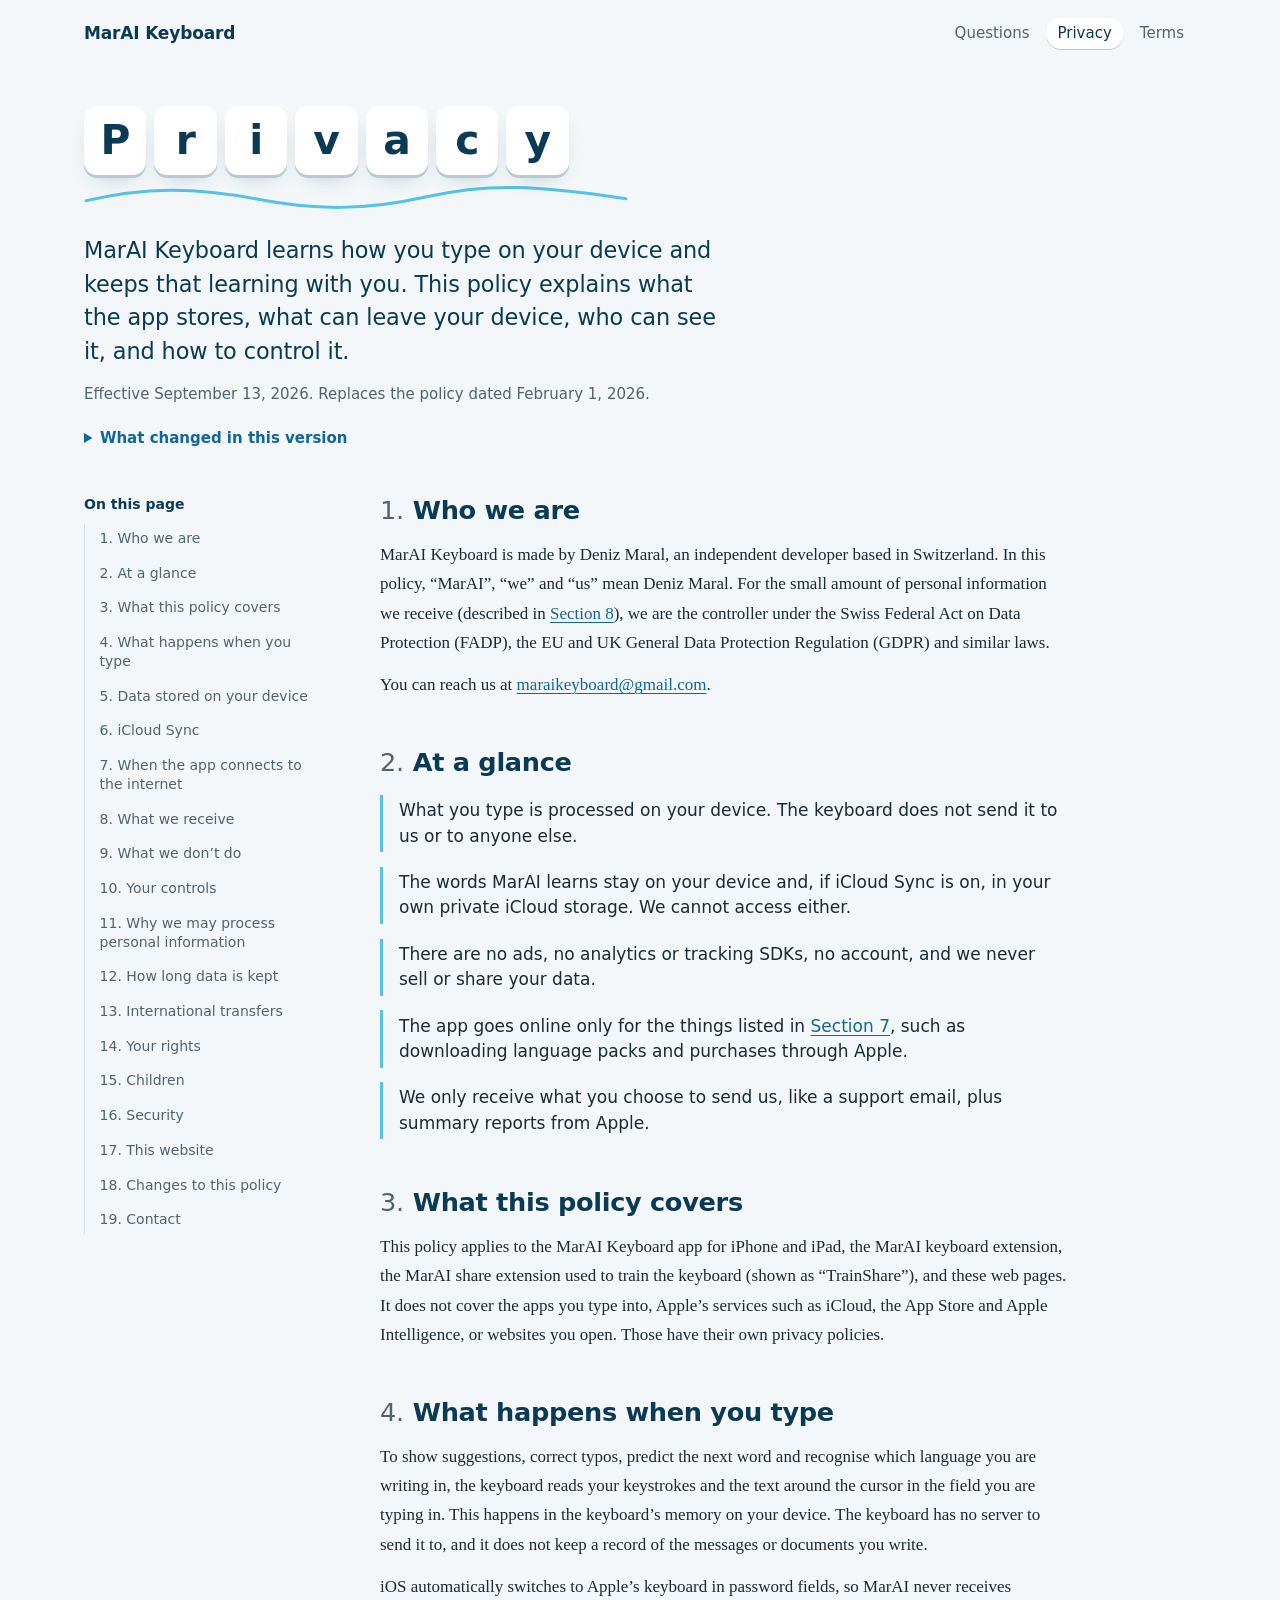
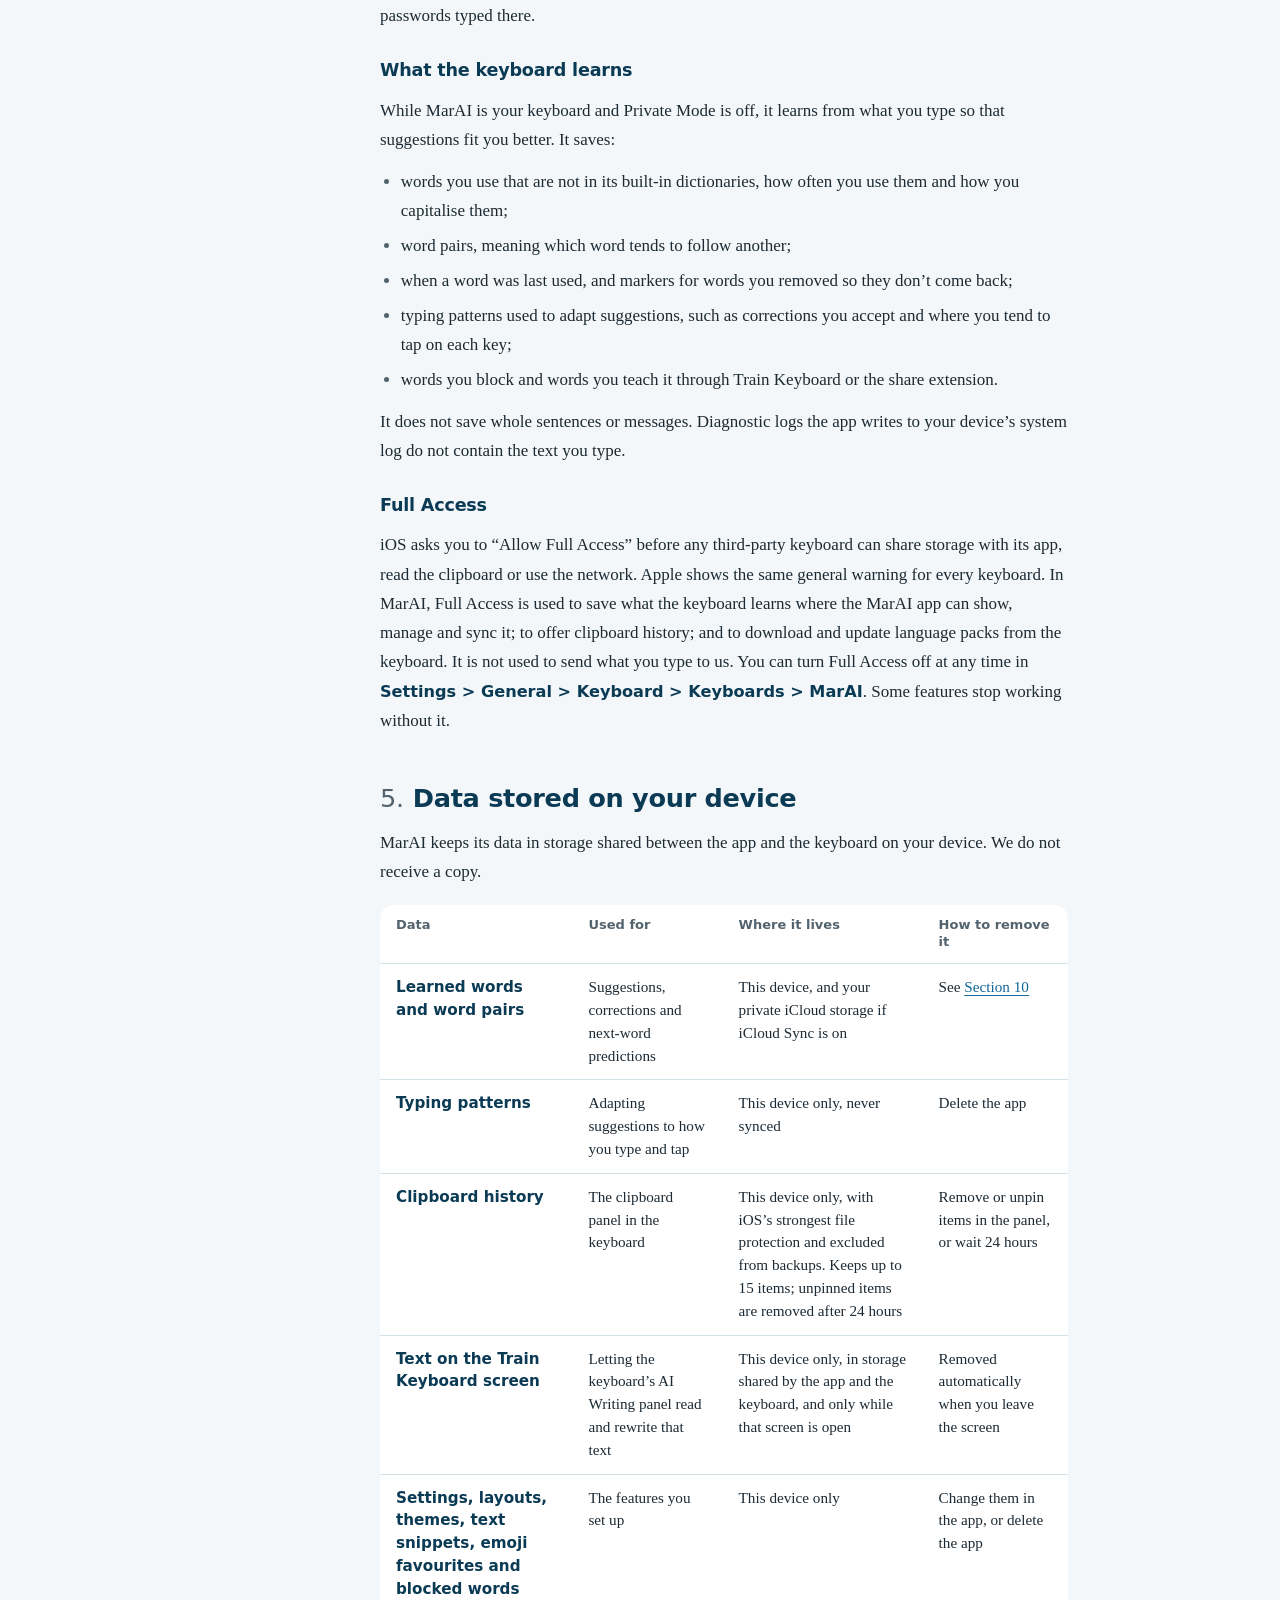
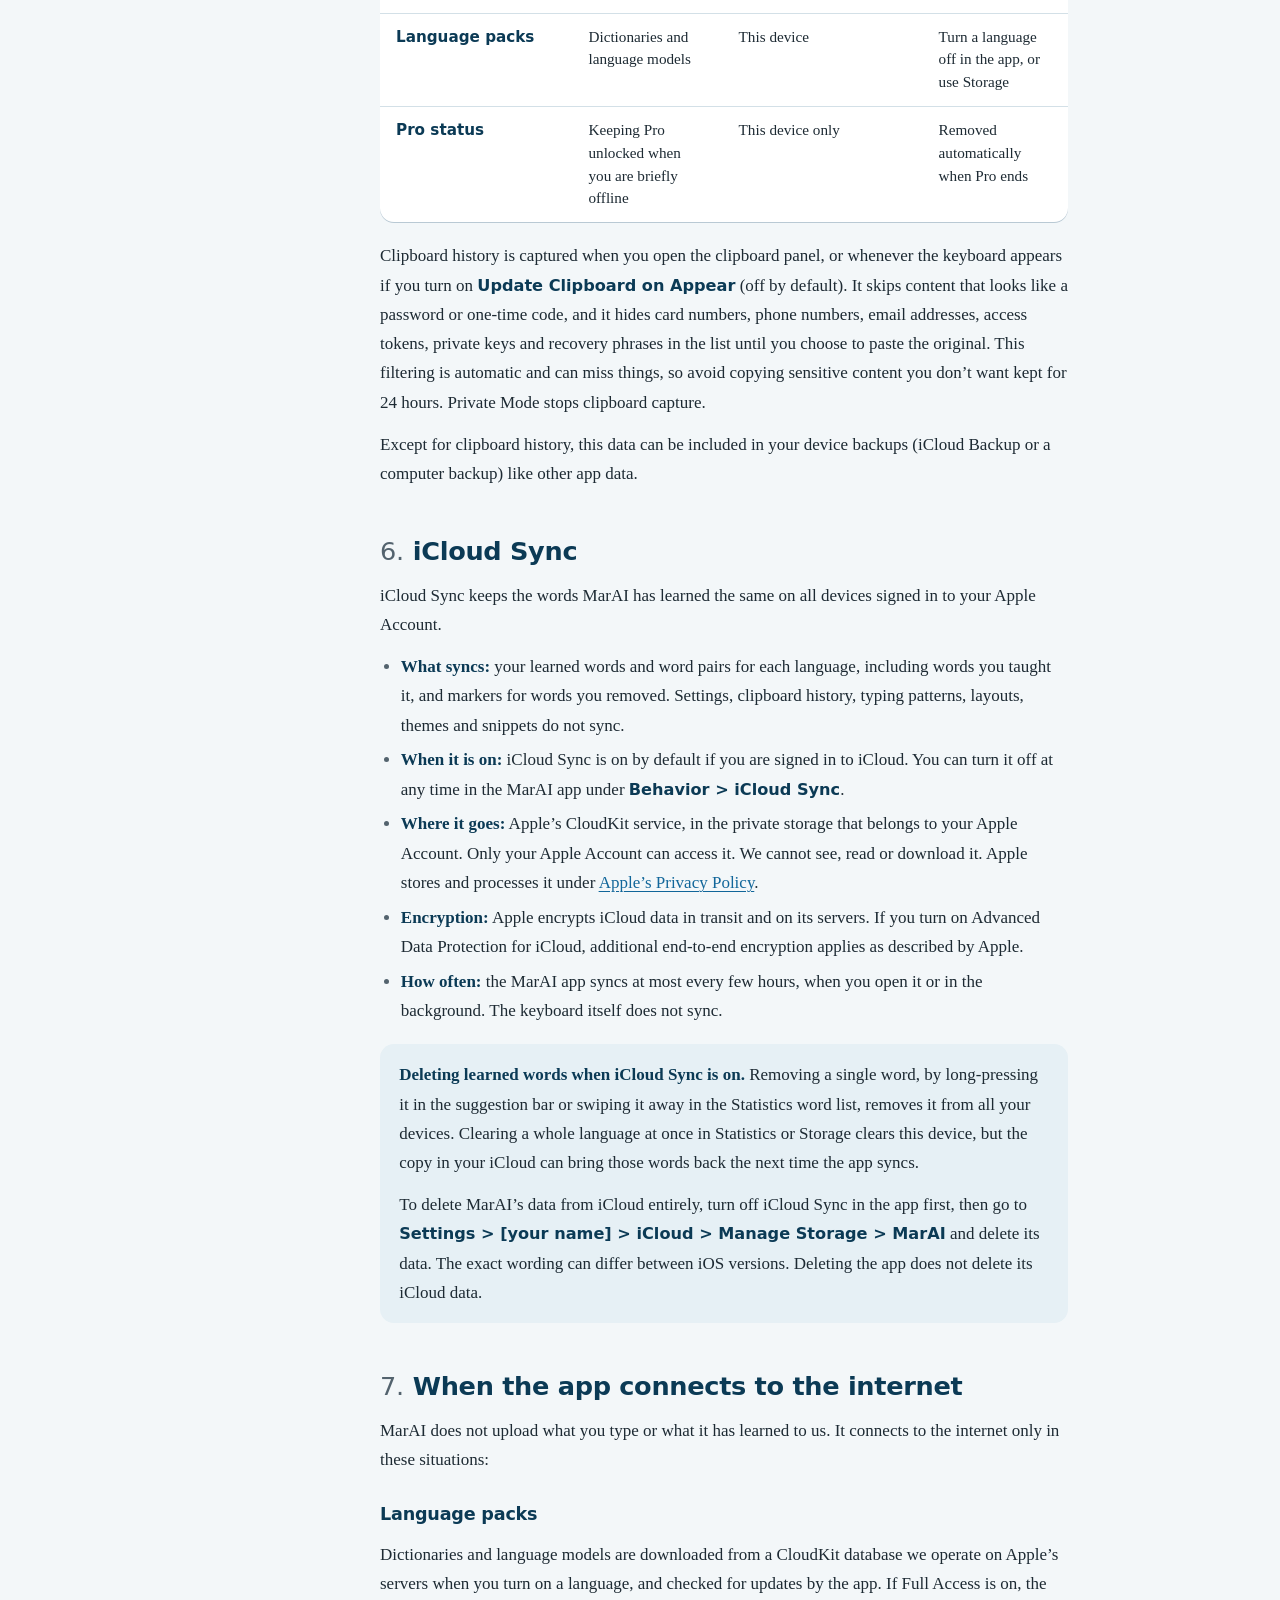
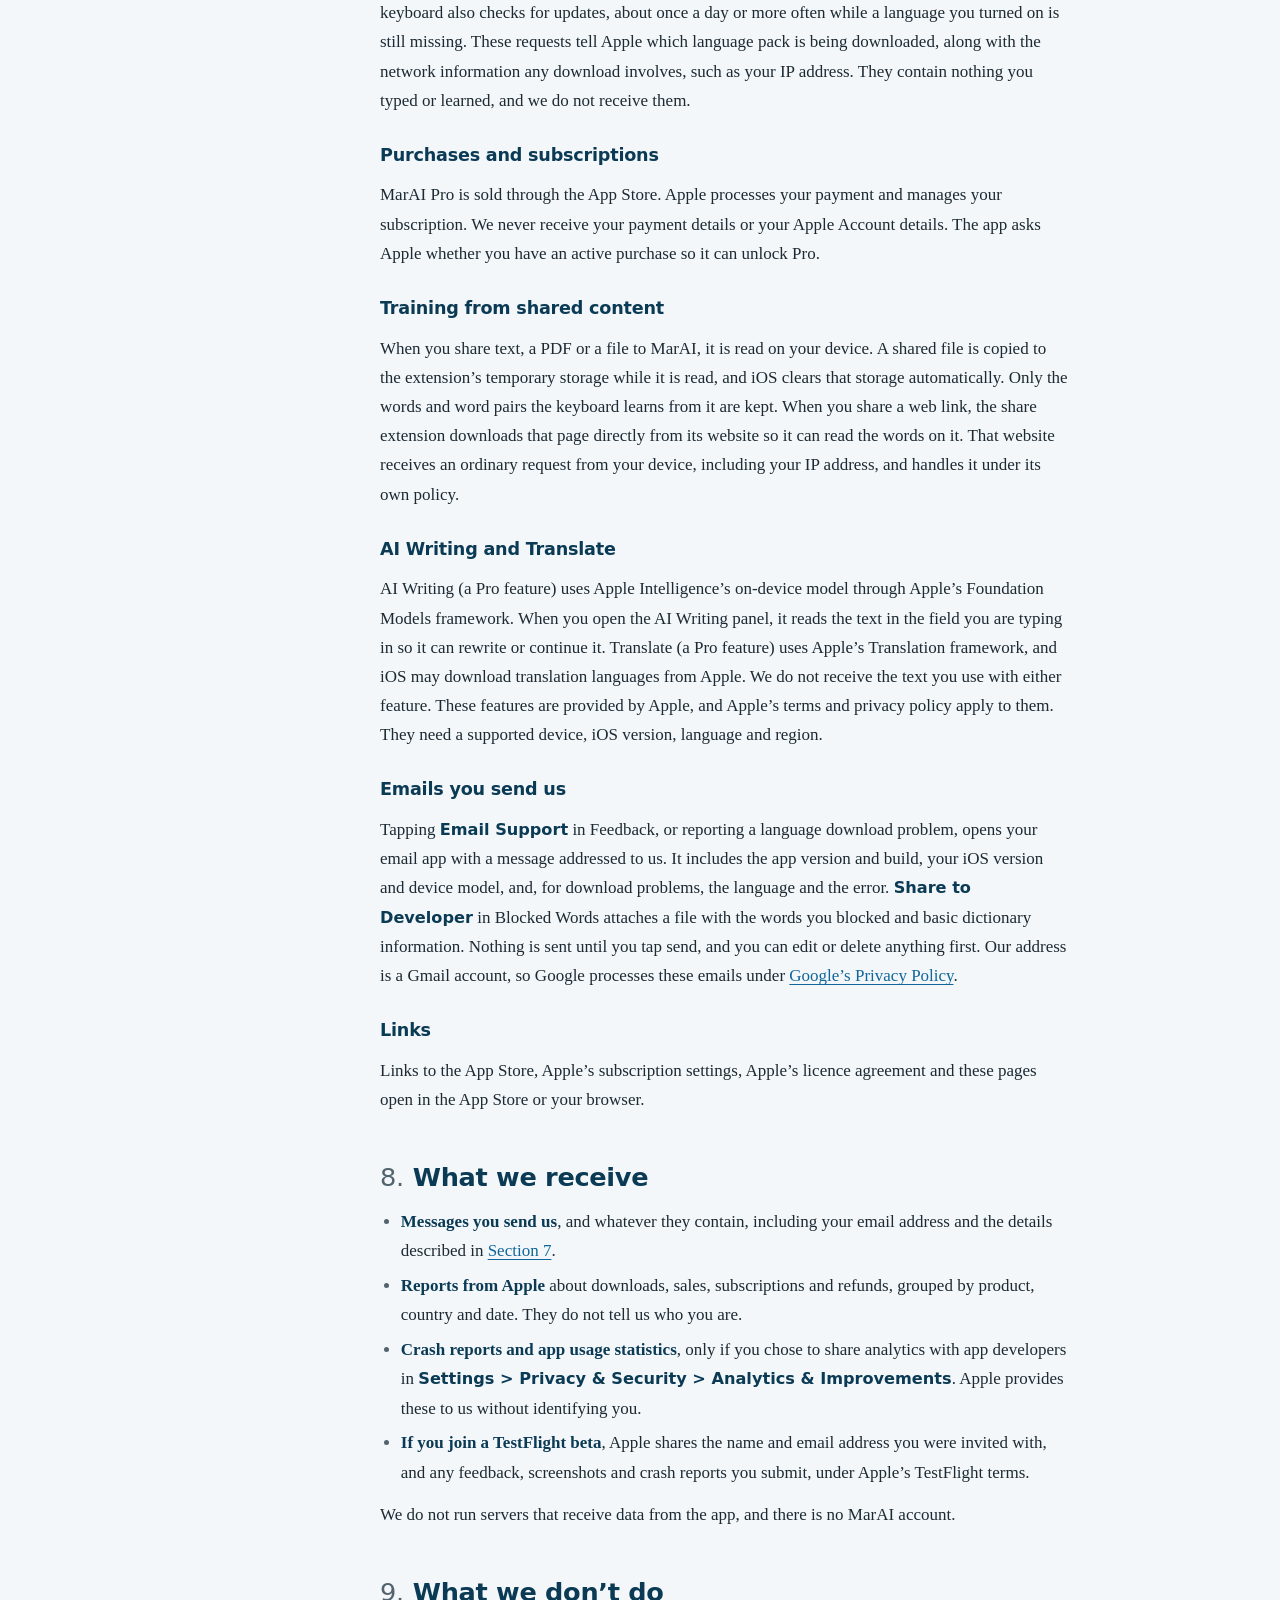
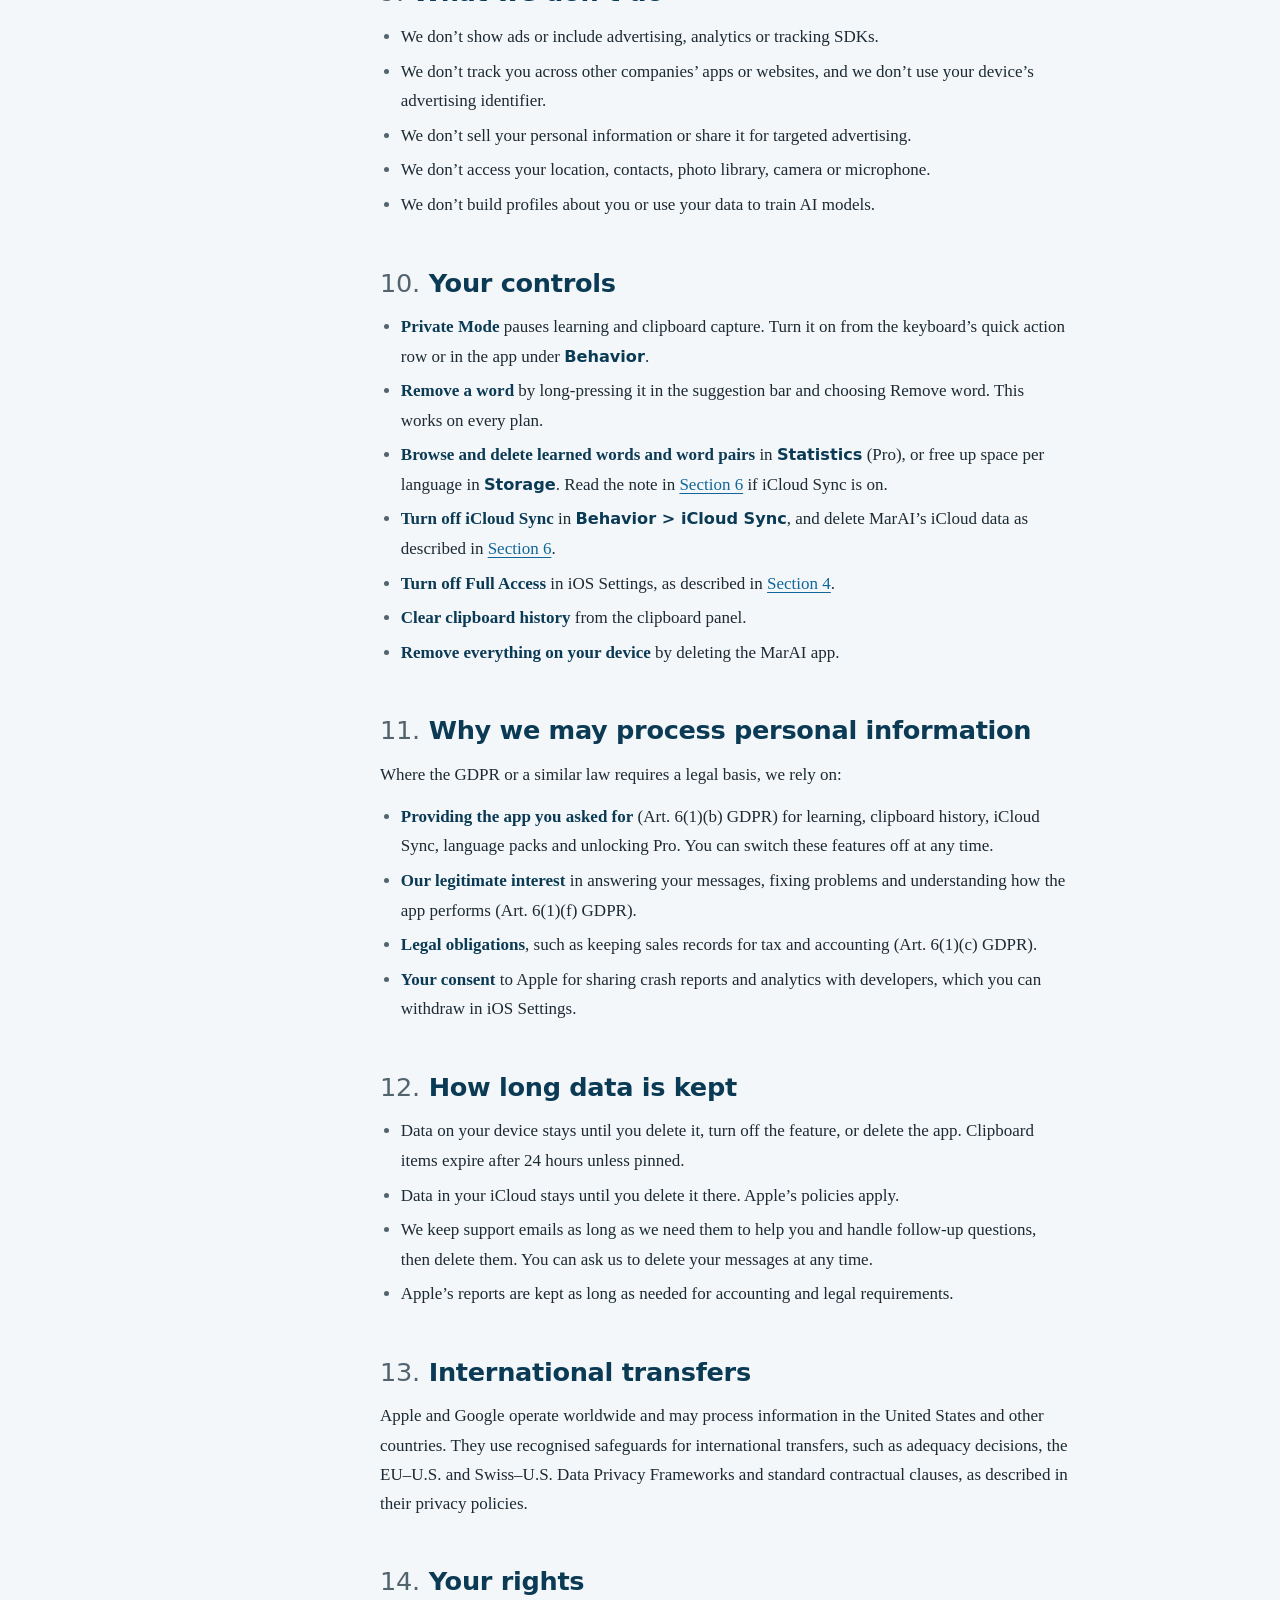
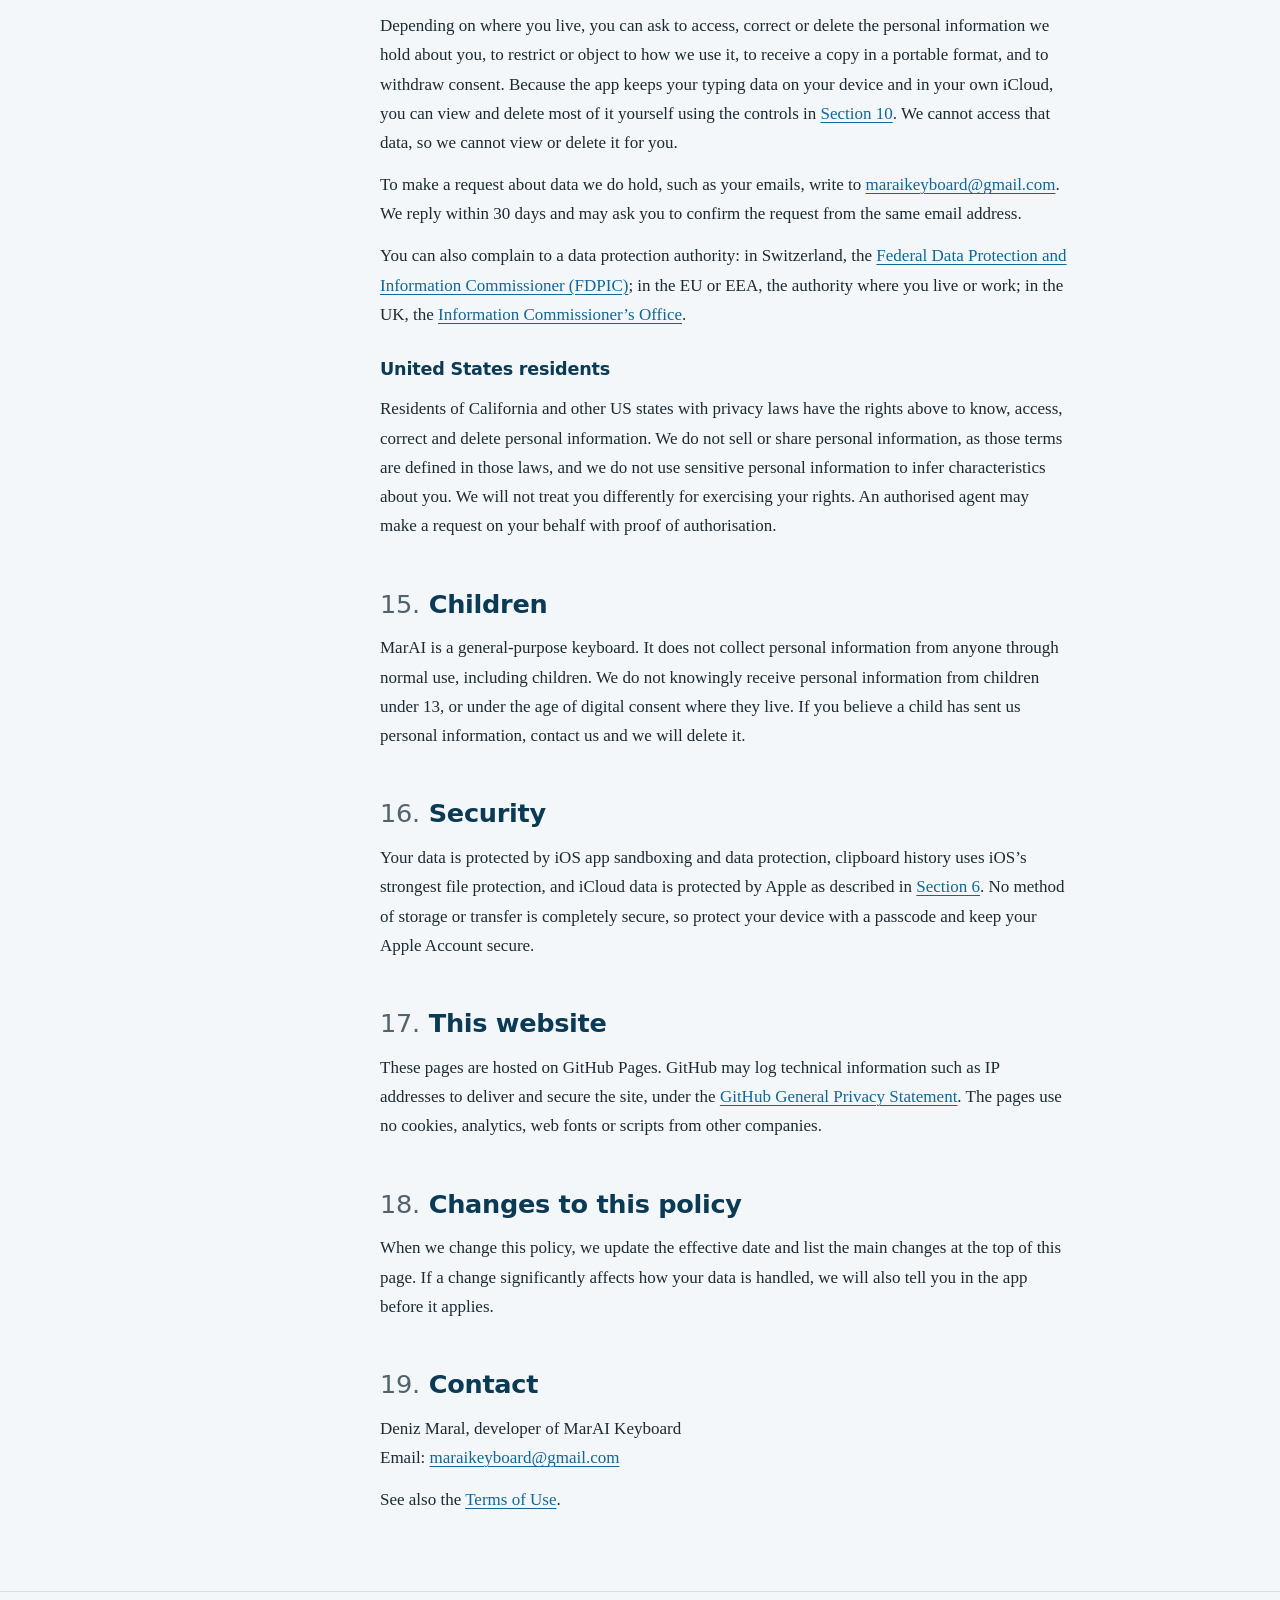
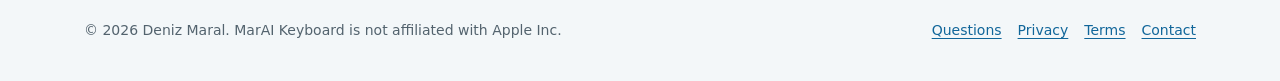
==== commit 3901c982: "Privacy: disclose Train screen text bridge and share temp files; name our CloudKit container Claude-" ====
--- a/privacy.html
+++ b/privacy.html
@@ -148,6 +148,7 @@
               <tr><td data-label="Data">Learned words and word pairs</td><td data-label="Used for">Suggestions, corrections and next-word predictions</td><td data-label="Where it lives">This device, and your private iCloud storage if iCloud Sync is on</td><td data-label="How to remove it">See <a href="#controls">Section 10</a></td></tr>
               <tr><td data-label="Data">Typing patterns</td><td data-label="Used for">Adapting suggestions to how you type and tap</td><td data-label="Where it lives">This device only, never synced</td><td data-label="How to remove it">Delete the app</td></tr>
               <tr><td data-label="Data">Clipboard history</td><td data-label="Used for">The clipboard panel in the keyboard</td><td data-label="Where it lives">This device only, with iOS’s strongest file protection and excluded from backups. Keeps up to 15 items; unpinned items are removed after 24 hours</td><td data-label="How to remove it">Remove or unpin items in the panel, or wait 24 hours</td></tr>
+              <tr><td data-label="Data">Text on the Train Keyboard screen</td><td data-label="Used for">Letting the keyboard’s AI Writing panel read and rewrite that text</td><td data-label="Where it lives">This device only, in storage shared by the app and the keyboard, and only while that screen is open</td><td data-label="How to remove it">Removed automatically when you leave the screen</td></tr>
               <tr><td data-label="Data">Settings, layouts, themes, text snippets, emoji favourites and blocked words</td><td data-label="Used for">The features you set up</td><td data-label="Where it lives">This device only</td><td data-label="How to remove it">Change them in the app, or delete the app</td></tr>
               <tr><td data-label="Data">Language packs</td><td data-label="Used for">Dictionaries and language models</td><td data-label="Where it lives">This device</td><td data-label="How to remove it">Turn a language off in the app, or use Storage</td></tr>
               <tr><td data-label="Data">Pro status</td><td data-label="Used for">Keeping Pro unlocked when you are briefly offline</td><td data-label="Where it lives">This device only</td><td data-label="How to remove it">Removed automatically when Pro ends</td></tr>
@@ -178,11 +179,11 @@
         <h2><span class="n">7.</span>When the app connects to the internet</h2>
         <p>MarAI does not upload what you type or what it has learned to us. It connects to the internet only in these situations:</p>
         <h3 id="language-packs">Language packs</h3>
-        <p>Dictionaries and language models are downloaded from Apple’s CloudKit service when you turn on a language, and checked for updates by the app. If Full Access is on, the keyboard also checks for updates, about once a day or more often while a language you turned on is still missing. These requests tell Apple which language pack is being downloaded, along with the network information any download involves, such as your IP address. They contain nothing you typed or learned, and we do not receive them.</p>
+        <p>Dictionaries and language models are downloaded from a CloudKit database we operate on Apple’s servers when you turn on a language, and checked for updates by the app. If Full Access is on, the keyboard also checks for updates, about once a day or more often while a language you turned on is still missing. These requests tell Apple which language pack is being downloaded, along with the network information any download involves, such as your IP address. They contain nothing you typed or learned, and we do not receive them.</p>
         <h3 id="purchases">Purchases and subscriptions</h3>
         <p>MarAI Pro is sold through the App Store. Apple processes your payment and manages your subscription. We never receive your payment details or your Apple Account details. The app asks Apple whether you have an active purchase so it can unlock Pro.</p>
         <h3 id="share-extension">Training from shared content</h3>
-        <p>When you share text, a PDF or a file to MarAI, it is read on your device. When you share a web link, the share extension downloads that page directly from its website so it can read the words on it. That website receives an ordinary request from your device, including your IP address, and handles it under its own policy.</p>
+        <p>When you share text, a PDF or a file to MarAI, it is read on your device. A shared file is copied to the extension’s temporary storage while it is read, and iOS clears that storage automatically. Only the words and word pairs the keyboard learns from it are kept. When you share a web link, the share extension downloads that page directly from its website so it can read the words on it. That website receives an ordinary request from your device, including your IP address, and handles it under its own policy.</p>
         <h3 id="apple-intelligence">AI Writing and Translate</h3>
         <p>AI Writing (a Pro feature) uses Apple Intelligence’s on-device model through Apple’s Foundation Models framework. When you open the AI Writing panel, it reads the text in the field you are typing in so it can rewrite or continue it. Translate (a Pro feature) uses Apple’s Translation framework, and iOS may download translation languages from Apple. We do not receive the text you use with either feature. These features are provided by Apple, and Apple’s terms and privacy policy apply to them. They need a supported device, iOS version, language and region.</p>
         <h3 id="email">Emails you send us</h3>
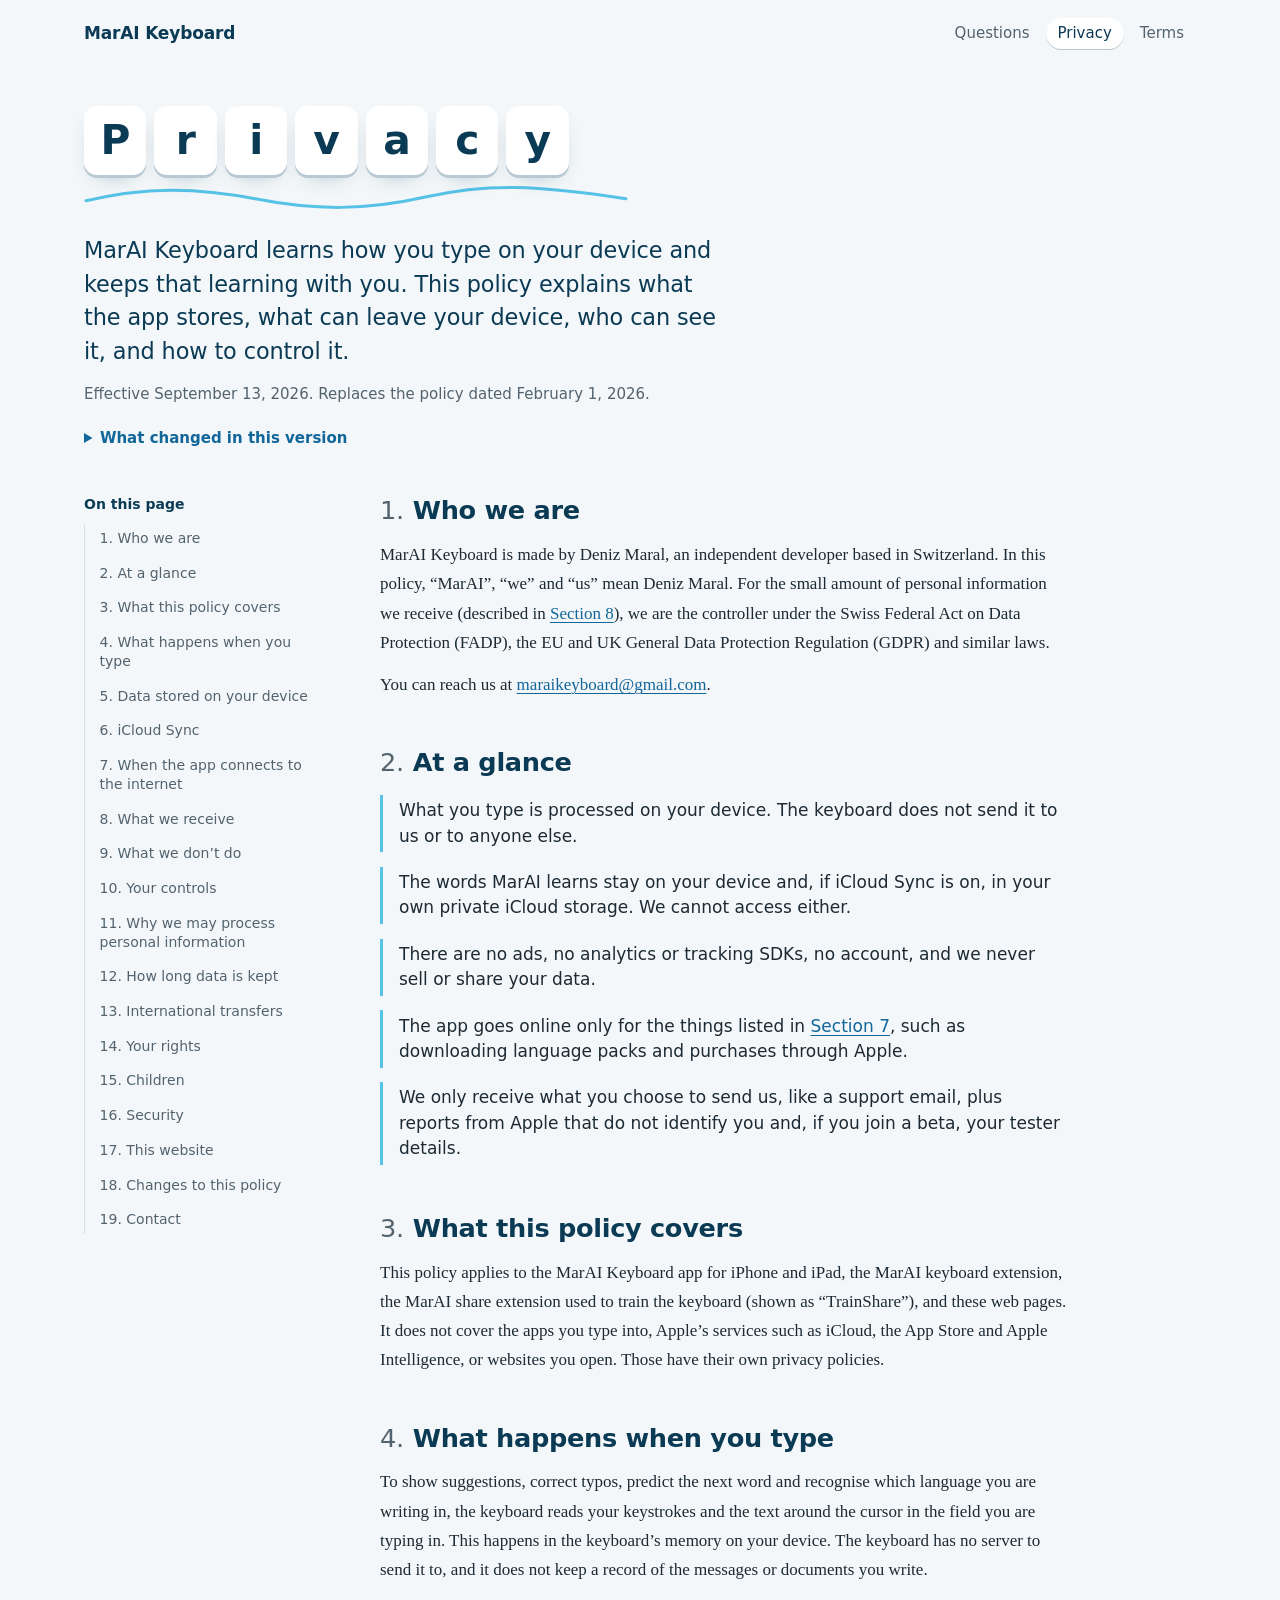
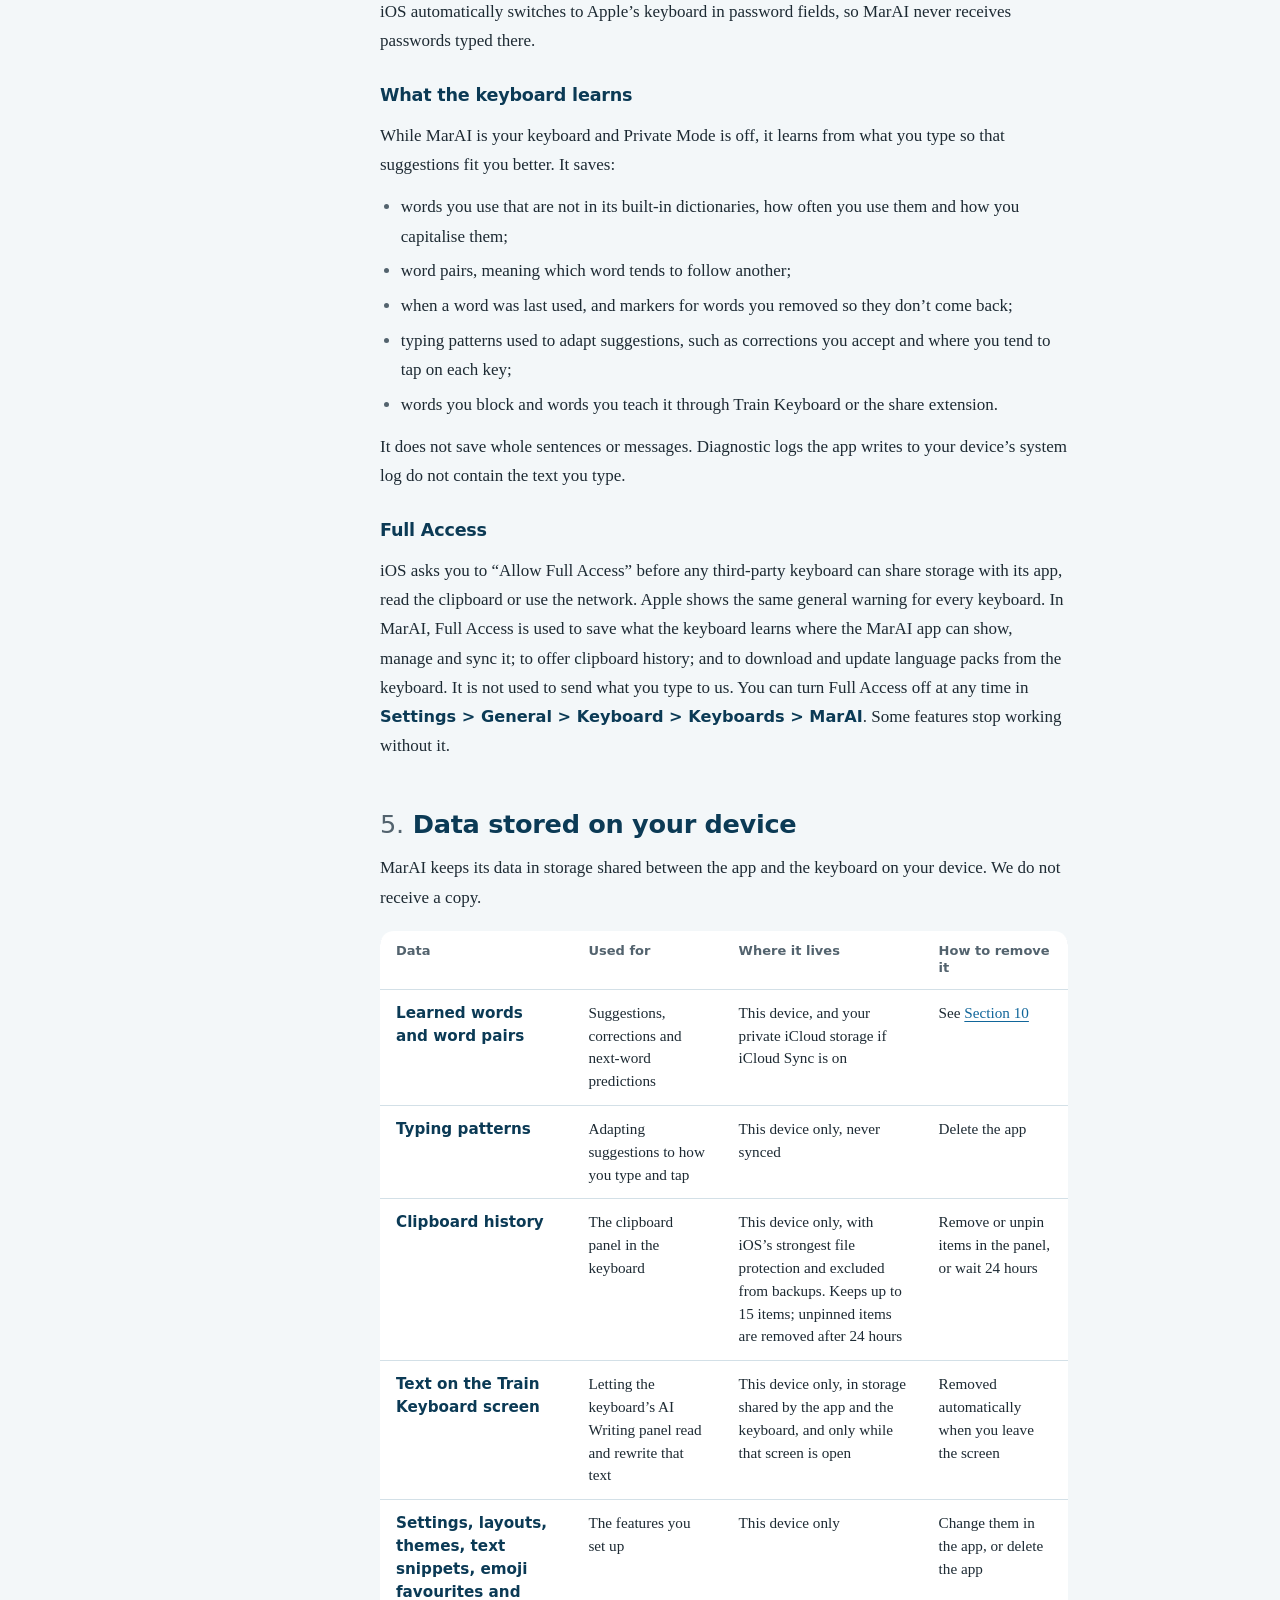
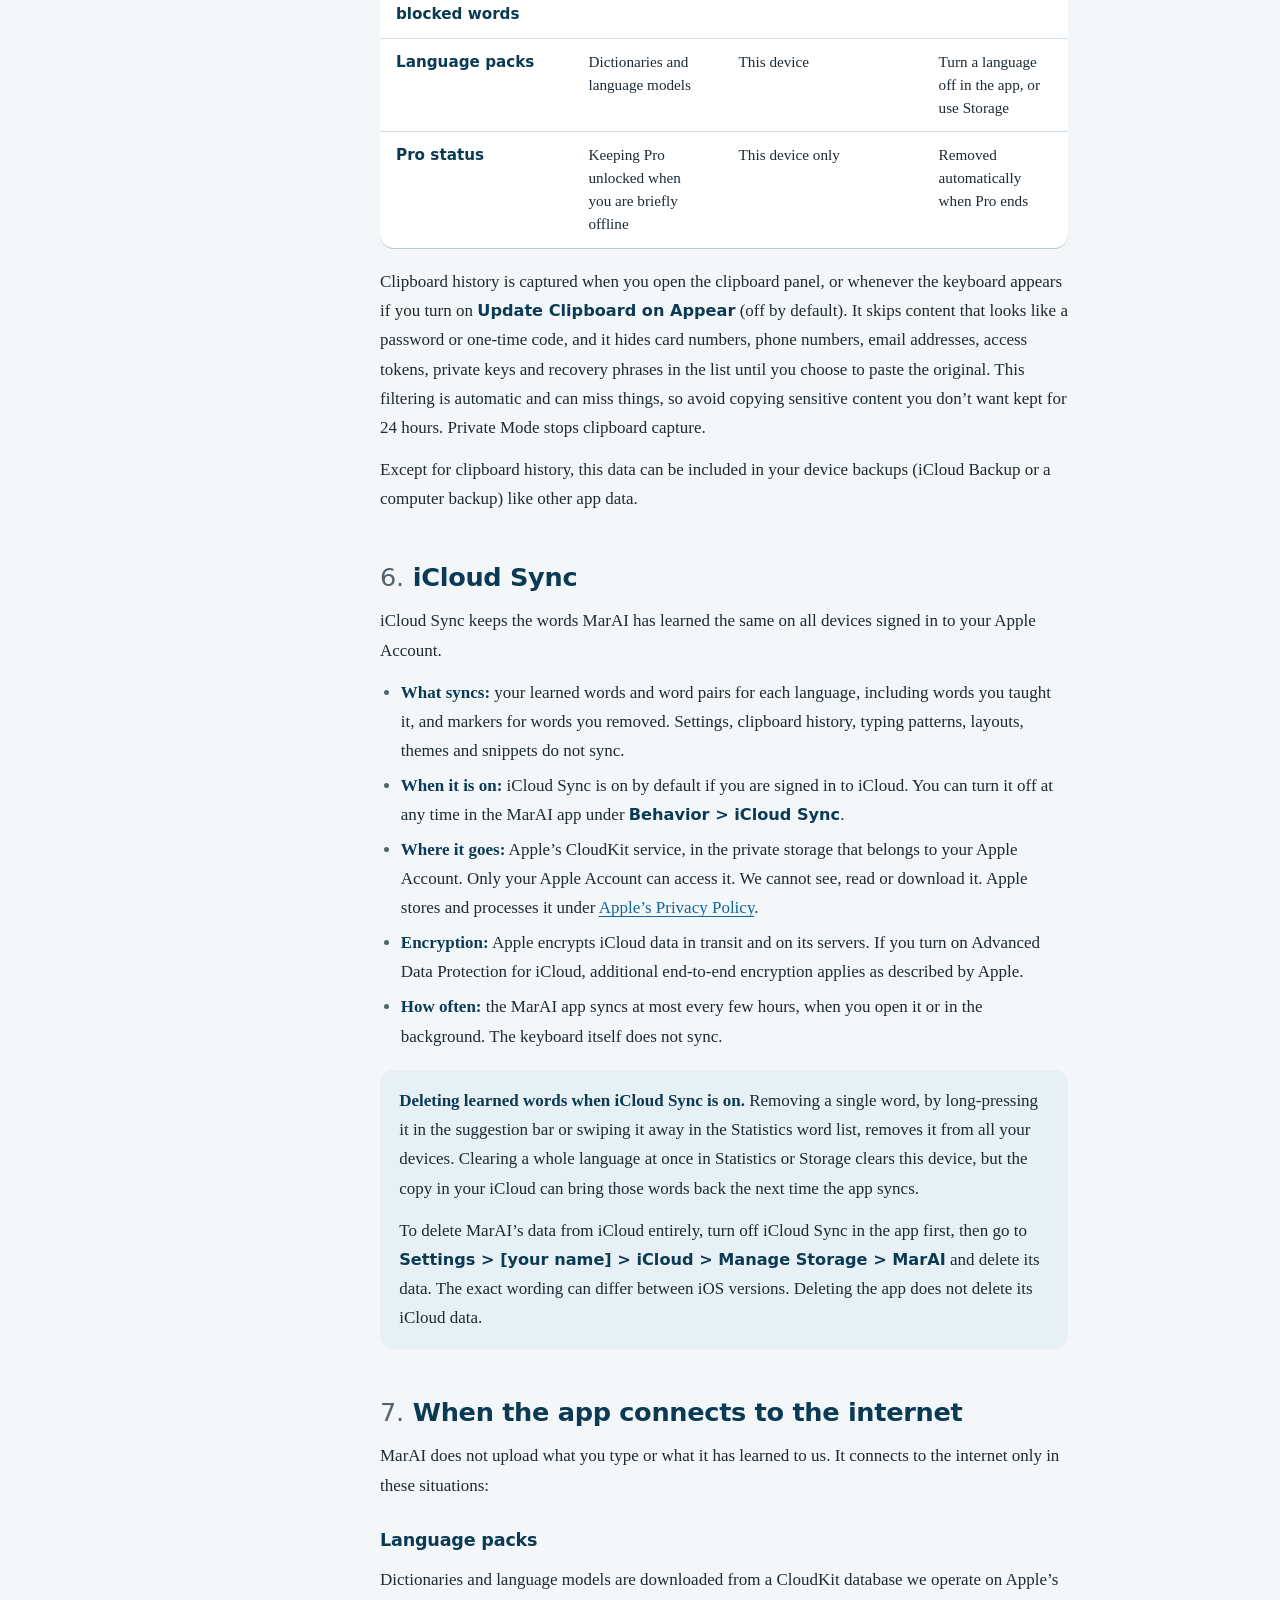
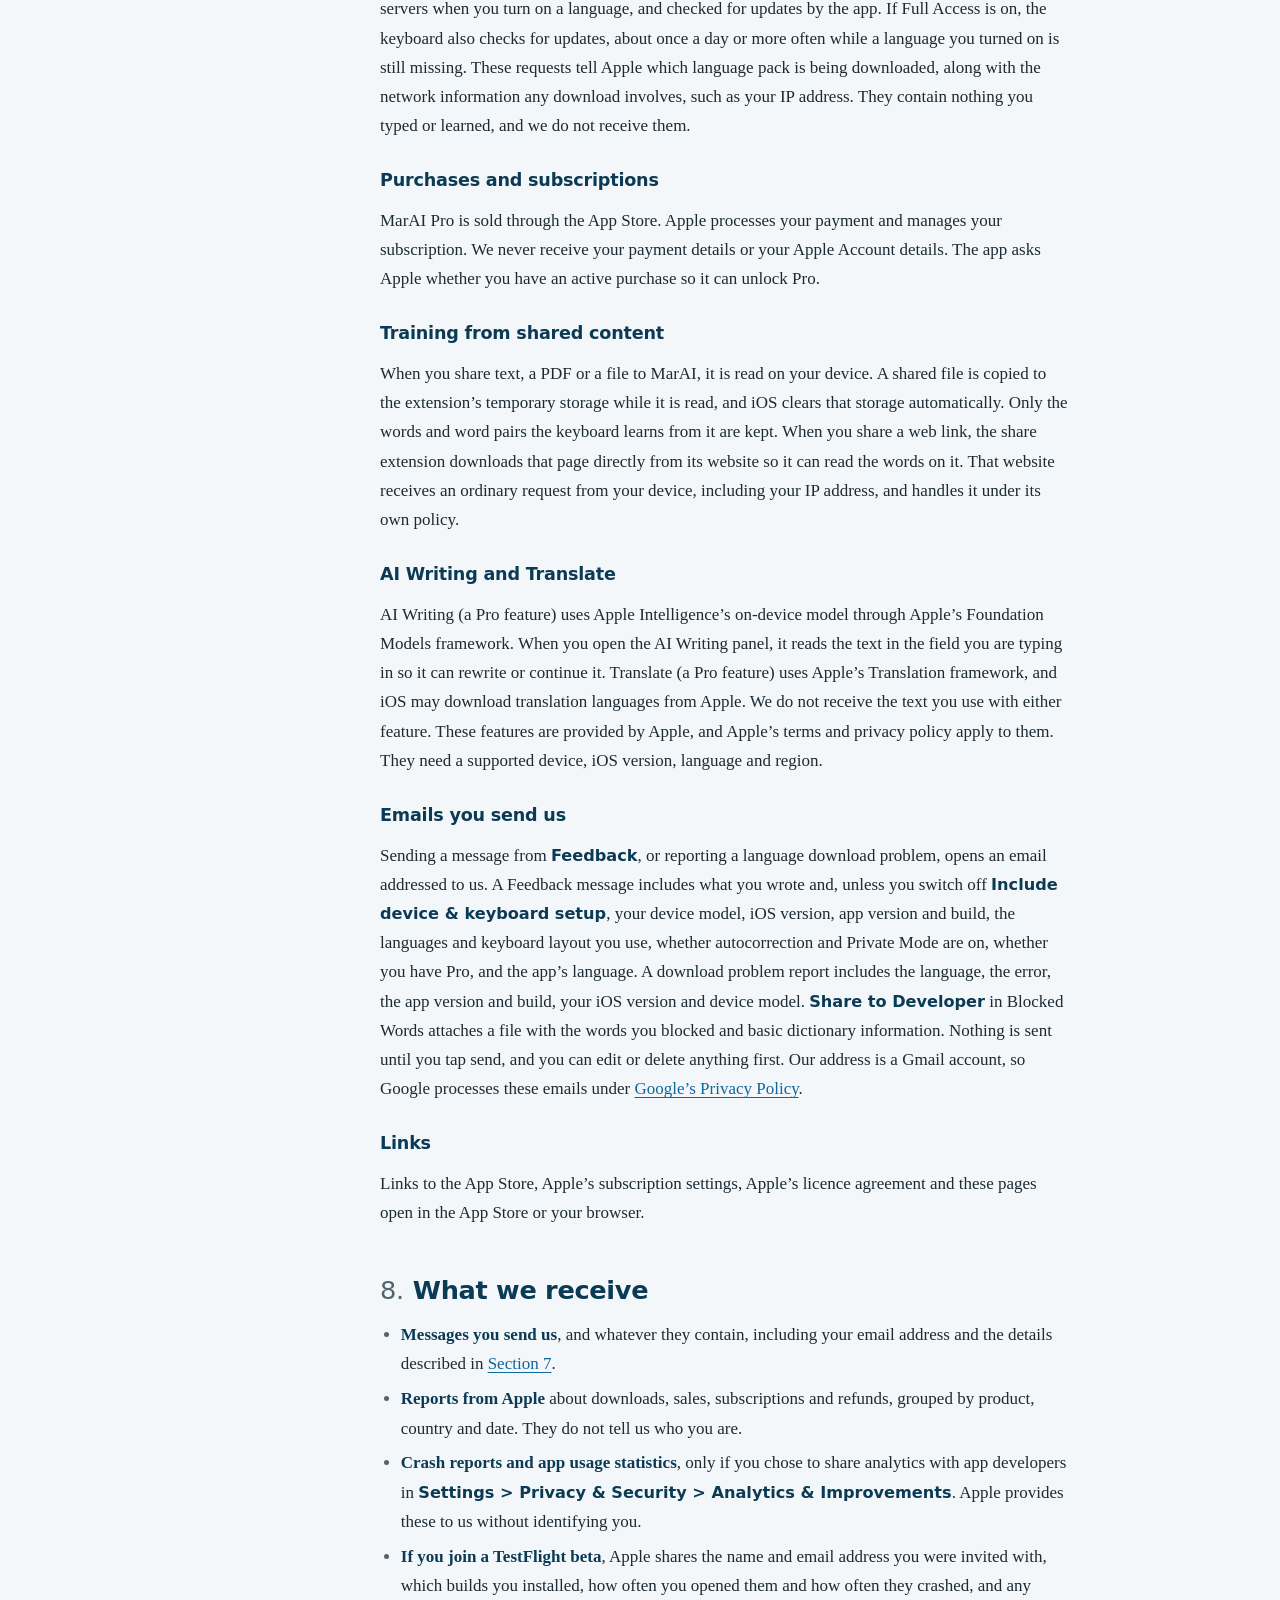
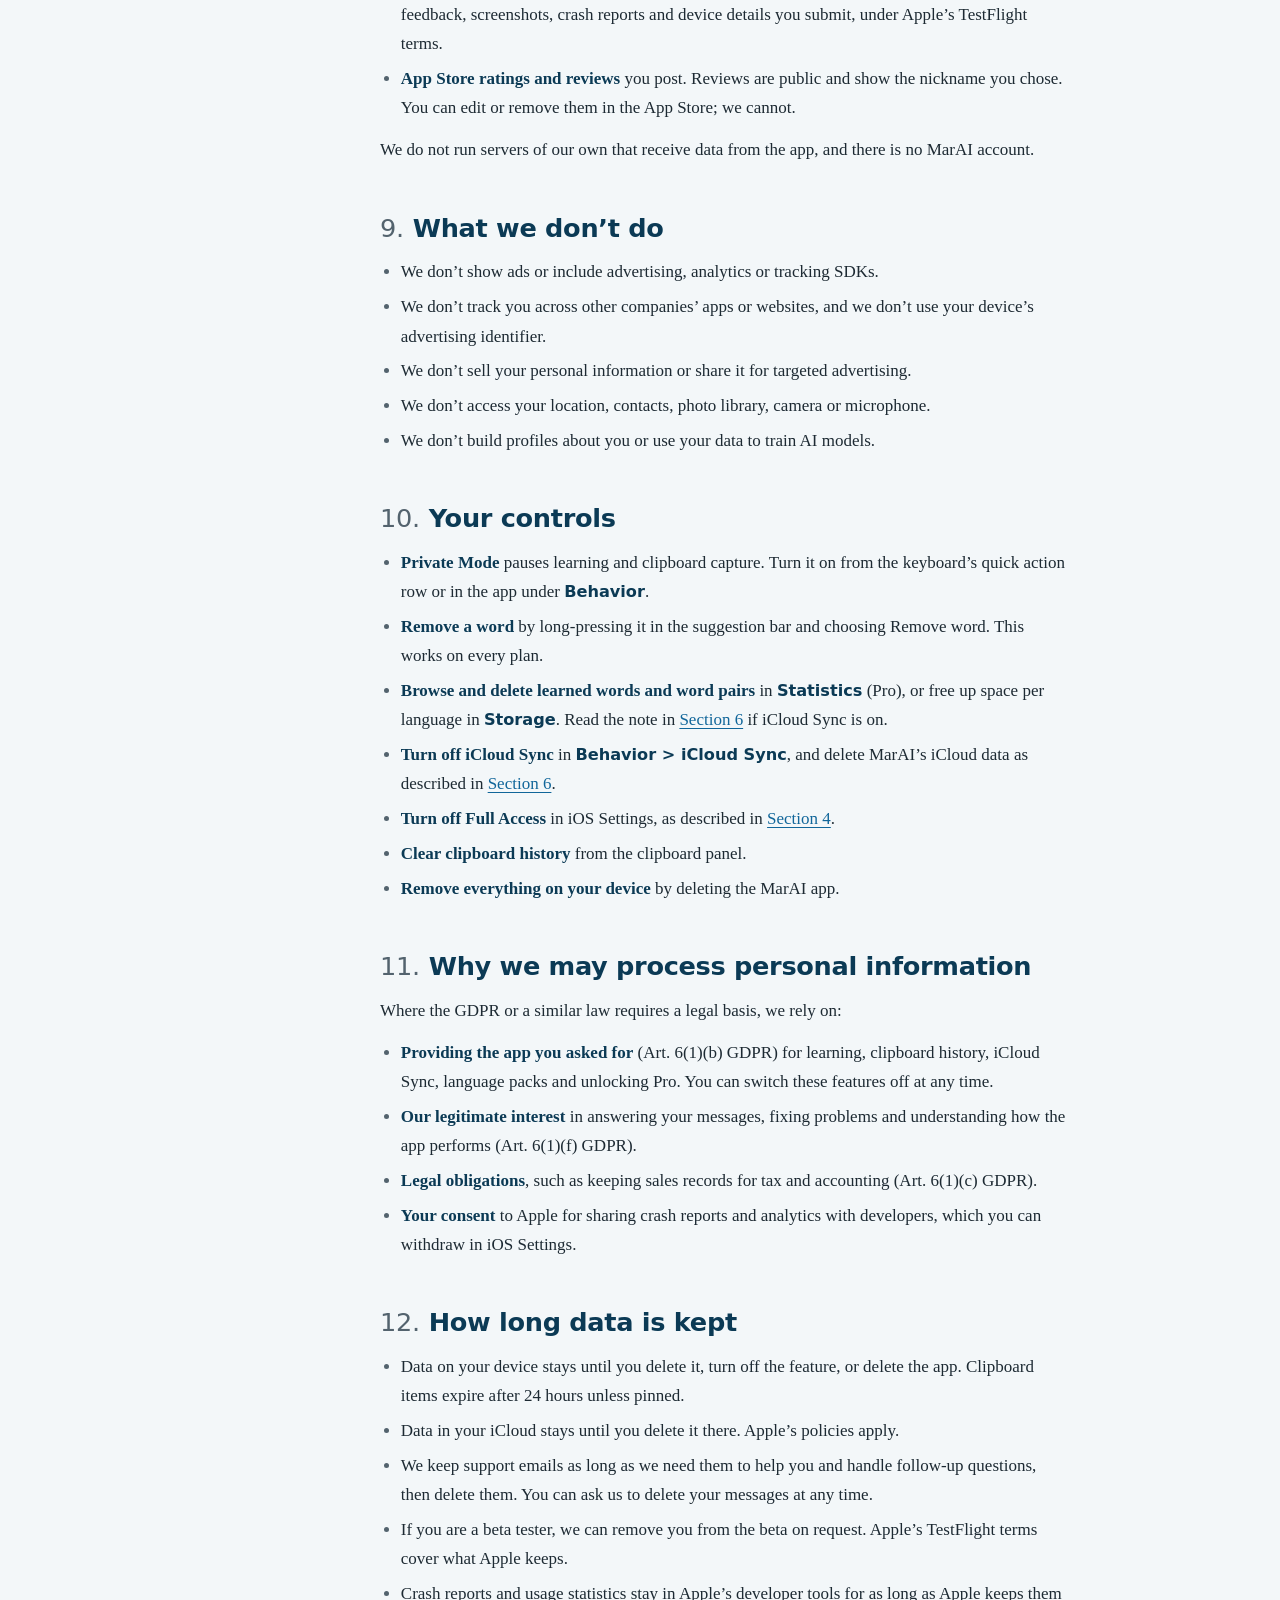
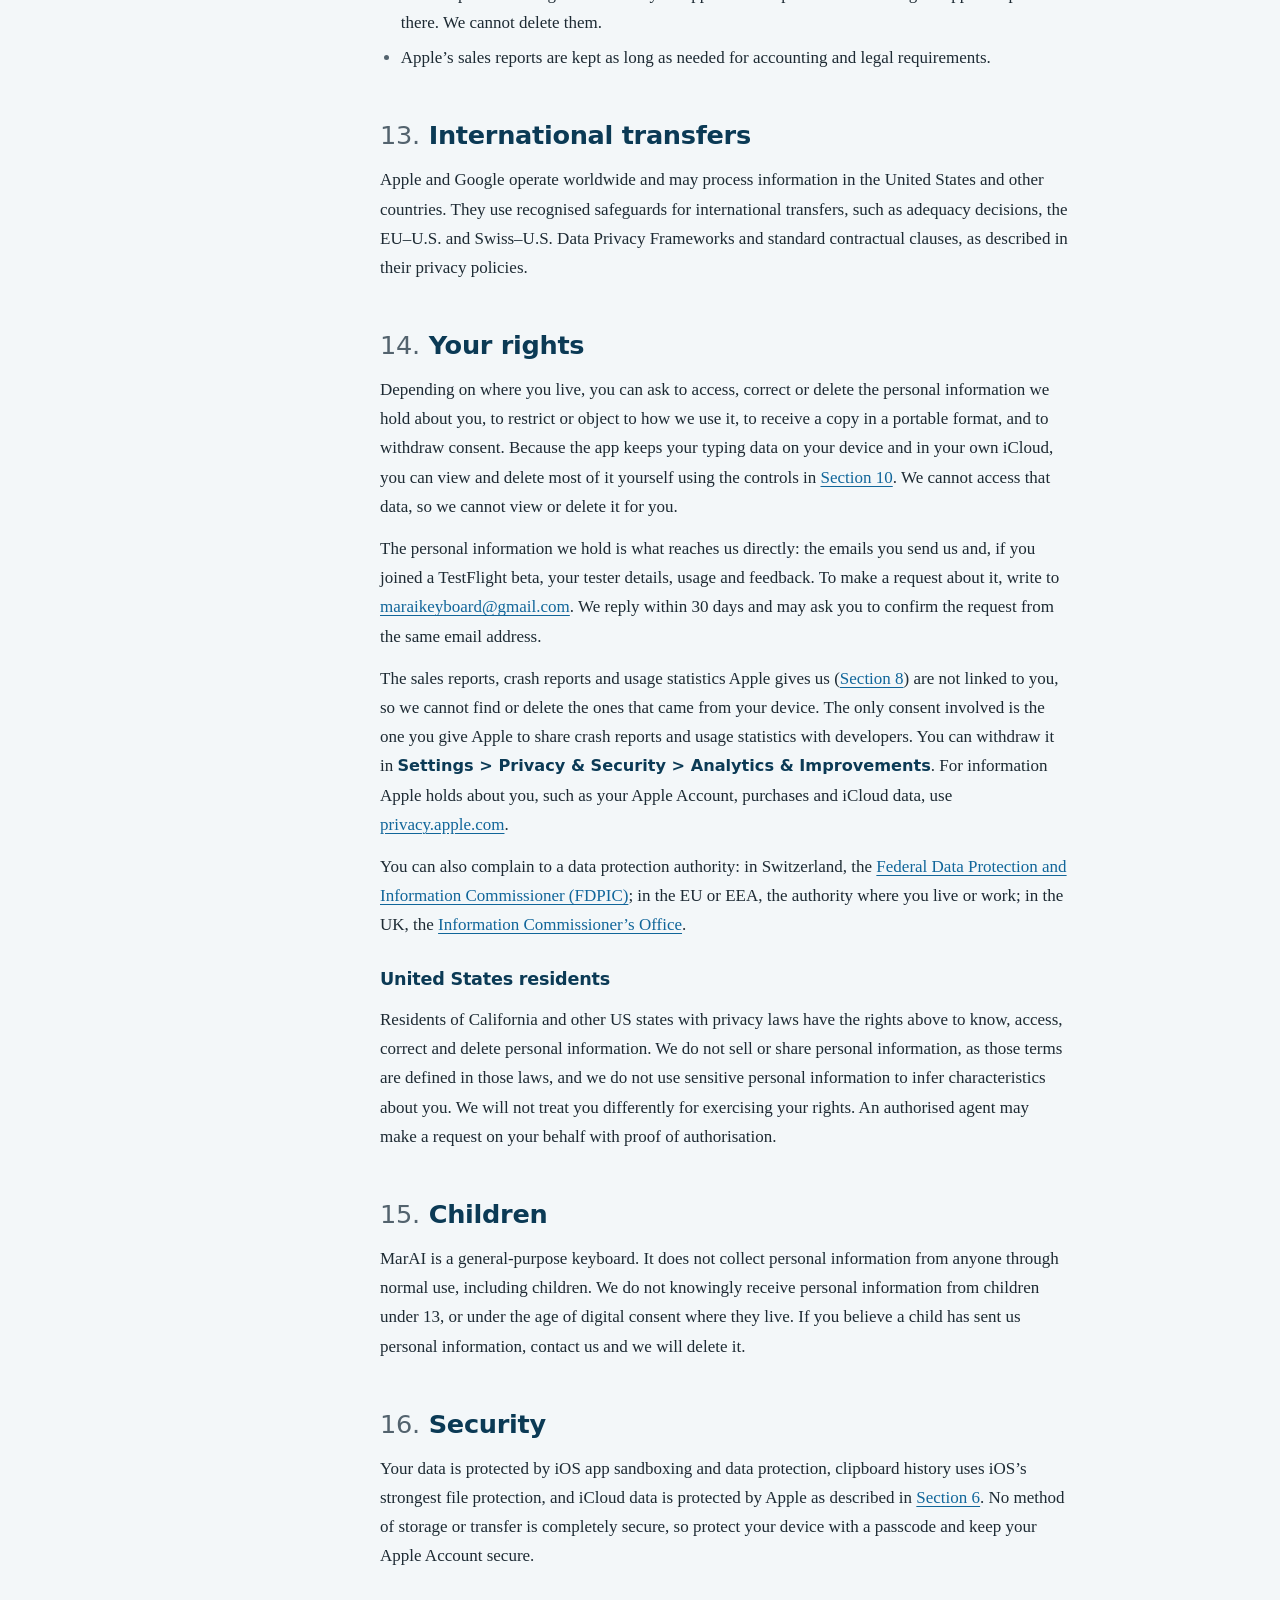
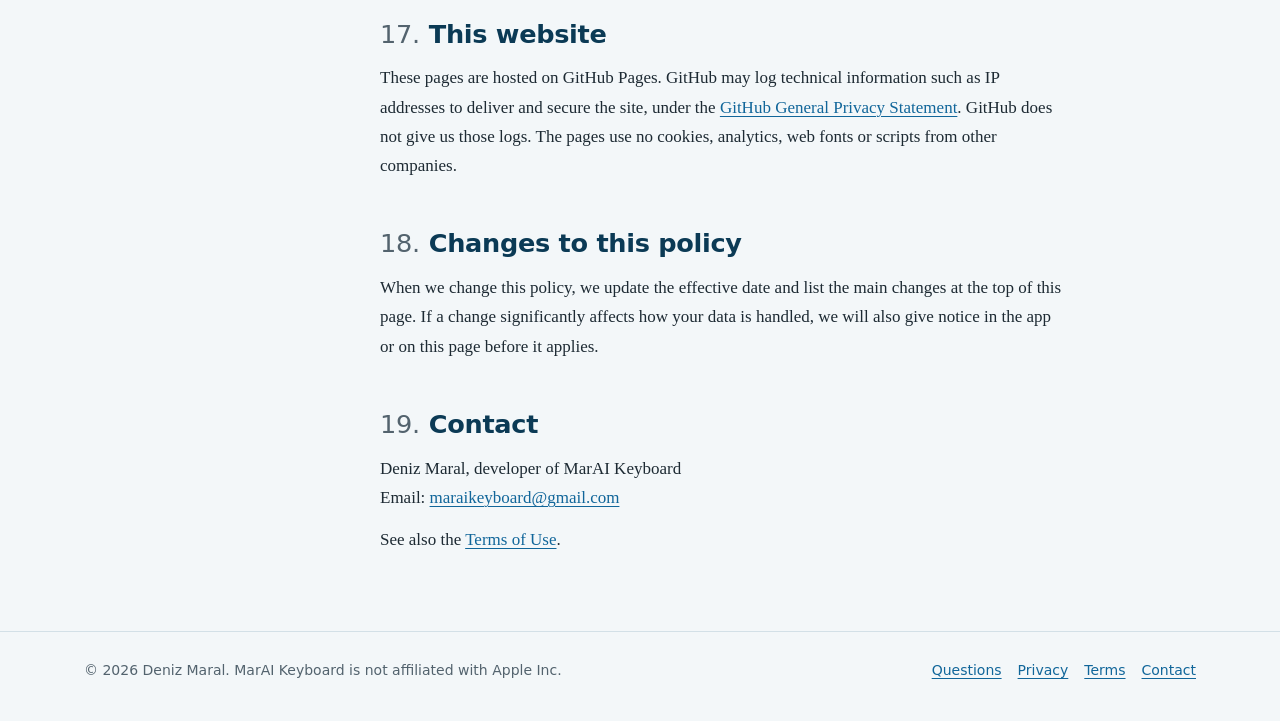
==== commit 09631701: "Privacy: say what we hold and can delete; list Feedback email details, TestFlight usage and reviews " ====
--- a/privacy.html
+++ b/privacy.html
@@ -109,7 +109,7 @@
           <li>The words MarAI learns stay on your device and, if iCloud Sync is on, in your own private iCloud storage. We cannot access either.</li>
           <li>There are no ads, no analytics or tracking SDKs, no account, and we never sell or share your data.</li>
           <li>The app goes online only for the things listed in <a href="#network">Section 7</a>, such as downloading language packs and purchases through Apple.</li>
-          <li>We only receive what you choose to send us, like a support email, plus summary reports from Apple.</li>
+          <li>We only receive what you choose to send us, like a support email, plus reports from Apple that do not identify you and, if you join a beta, your tester details.</li>
         </ul>
       </section>
 
@@ -187,7 +187,7 @@
         <h3 id="apple-intelligence">AI Writing and Translate</h3>
         <p>AI Writing (a Pro feature) uses Apple Intelligence’s on-device model through Apple’s Foundation Models framework. When you open the AI Writing panel, it reads the text in the field you are typing in so it can rewrite or continue it. Translate (a Pro feature) uses Apple’s Translation framework, and iOS may download translation languages from Apple. We do not receive the text you use with either feature. These features are provided by Apple, and Apple’s terms and privacy policy apply to them. They need a supported device, iOS version, language and region.</p>
         <h3 id="email">Emails you send us</h3>
-        <p>Tapping <span class="path">Email Support</span> in Feedback, or reporting a language download problem, opens your email app with a message addressed to us. It includes the app version and build, your iOS version and device model, and, for download problems, the language and the error. <span class="path">Share to Developer</span> in Blocked Words attaches a file with the words you blocked and basic dictionary information. Nothing is sent until you tap send, and you can edit or delete anything first. Our address is a Gmail account, so Google processes these emails under <a href="https://policies.google.com/privacy">Google’s Privacy Policy</a>.</p>
+        <p>Sending a message from <span class="path">Feedback</span>, or reporting a language download problem, opens an email addressed to us. A Feedback message includes what you wrote and, unless you switch off <span class="path">Include device &amp; keyboard setup</span>, your device model, iOS version, app version and build, the languages and keyboard layout you use, whether autocorrection and Private Mode are on, whether you have Pro, and the app’s language. A download problem report includes the language, the error, the app version and build, your iOS version and device model. <span class="path">Share to Developer</span> in Blocked Words attaches a file with the words you blocked and basic dictionary information. Nothing is sent until you tap send, and you can edit or delete anything first. Our address is a Gmail account, so Google processes these emails under <a href="https://policies.google.com/privacy">Google’s Privacy Policy</a>.</p>
         <h3 id="links">Links</h3>
         <p>Links to the App Store, Apple’s subscription settings, Apple’s licence agreement and these pages open in the App Store or your browser.</p>
       </section>
@@ -198,9 +198,10 @@
           <li><strong>Messages you send us</strong>, and whatever they contain, including your email address and the details described in <a href="#email">Section 7</a>.</li>
           <li><strong>Reports from Apple</strong> about downloads, sales, subscriptions and refunds, grouped by product, country and date. They do not tell us who you are.</li>
           <li><strong>Crash reports and app usage statistics</strong>, only if you chose to share analytics with app developers in <span class="path">Settings &gt; Privacy &amp; Security &gt; Analytics &amp; Improvements</span>. Apple provides these to us without identifying you.</li>
-          <li><strong>If you join a TestFlight beta</strong>, Apple shares the name and email address you were invited with, and any feedback, screenshots and crash reports you submit, under Apple’s TestFlight terms.</li>
-        </ul>
-        <p>We do not run servers that receive data from the app, and there is no MarAI account.</p>
+          <li><strong>If you join a TestFlight beta</strong>, Apple shares the name and email address you were invited with, which builds you installed, how often you opened them and how often they crashed, and any feedback, screenshots, crash reports and device details you submit, under Apple’s TestFlight terms.</li>
+          <li><strong>App Store ratings and reviews</strong> you post. Reviews are public and show the nickname you chose. You can edit or remove them in the App Store; we cannot.</li>
+        </ul>
+        <p>We do not run servers of our own that receive data from the app, and there is no MarAI account.</p>
       </section>
 
       <section id="never">
@@ -244,7 +245,9 @@
           <li>Data on your device stays until you delete it, turn off the feature, or delete the app. Clipboard items expire after 24 hours unless pinned.</li>
           <li>Data in your iCloud stays until you delete it there. Apple’s policies apply.</li>
           <li>We keep support emails as long as we need them to help you and handle follow-up questions, then delete them. You can ask us to delete your messages at any time.</li>
-          <li>Apple’s reports are kept as long as needed for accounting and legal requirements.</li>
+          <li>If you are a beta tester, we can remove you from the beta on request. Apple’s TestFlight terms cover what Apple keeps.</li>
+          <li>Crash reports and usage statistics stay in Apple’s developer tools for as long as Apple keeps them there. We cannot delete them.</li>
+          <li>Apple’s sales reports are kept as long as needed for accounting and legal requirements.</li>
         </ul>
       </section>
 
@@ -256,7 +259,8 @@
       <section id="rights">
         <h2><span class="n">14.</span>Your rights</h2>
         <p>Depending on where you live, you can ask to access, correct or delete the personal information we hold about you, to restrict or object to how we use it, to receive a copy in a portable format, and to withdraw consent. Because the app keeps your typing data on your device and in your own iCloud, you can view and delete most of it yourself using the controls in <a href="#controls">Section 10</a>. We cannot access that data, so we cannot view or delete it for you.</p>
-        <p>To make a request about data we do hold, such as your emails, write to <a href="mailto:maraikeyboard@gmail.com">maraikeyboard@gmail.com</a>. We reply within 30 days and may ask you to confirm the request from the same email address.</p>
+        <p>The personal information we hold is what reaches us directly: the emails you send us and, if you joined a TestFlight beta, your tester details, usage and feedback. To make a request about it, write to <a href="mailto:maraikeyboard@gmail.com">maraikeyboard@gmail.com</a>. We reply within 30 days and may ask you to confirm the request from the same email address.</p>
+        <p>The sales reports, crash reports and usage statistics Apple gives us (<a href="#we-receive">Section 8</a>) are not linked to you, so we cannot find or delete the ones that came from your device. The only consent involved is the one you give Apple to share crash reports and usage statistics with developers. You can withdraw it in <span class="path">Settings &gt; Privacy &amp; Security &gt; Analytics &amp; Improvements</span>. For information Apple holds about you, such as your Apple Account, purchases and iCloud data, use <a href="https://privacy.apple.com">privacy.apple.com</a>.</p>
         <p>You can also complain to a data protection authority: in Switzerland, the <a href="https://www.edoeb.admin.ch/en">Federal Data Protection and Information Commissioner (FDPIC)</a>; in the EU or EEA, the authority where you live or work; in the UK, the <a href="https://ico.org.uk/">Information Commissioner’s Office</a>.</p>
         <h3 id="us-residents">United States residents</h3>
         <p>Residents of California and other US states with privacy laws have the rights above to know, access, correct and delete personal information. We do not sell or share personal information, as those terms are defined in those laws, and we do not use sensitive personal information to infer characteristics about you. We will not treat you differently for exercising your rights. An authorised agent may make a request on your behalf with proof of authorisation.</p>
@@ -274,12 +278,12 @@
 
       <section id="website">
         <h2><span class="n">17.</span>This website</h2>
-        <p>These pages are hosted on GitHub Pages. GitHub may log technical information such as IP addresses to deliver and secure the site, under the <a href="https://docs.github.com/en/site-policy/privacy-policies/github-general-privacy-statement">GitHub General Privacy Statement</a>. The pages use no cookies, analytics, web fonts or scripts from other companies.</p>
+        <p>These pages are hosted on GitHub Pages. GitHub may log technical information such as IP addresses to deliver and secure the site, under the <a href="https://docs.github.com/en/site-policy/privacy-policies/github-general-privacy-statement">GitHub General Privacy Statement</a>. GitHub does not give us those logs. The pages use no cookies, analytics, web fonts or scripts from other companies.</p>
       </section>
 
       <section id="changes">
         <h2><span class="n">18.</span>Changes to this policy</h2>
-        <p>When we change this policy, we update the effective date and list the main changes at the top of this page. If a change significantly affects how your data is handled, we will also tell you in the app before it applies.</p>
+        <p>When we change this policy, we update the effective date and list the main changes at the top of this page. If a change significantly affects how your data is handled, we will also give notice in the app or on this page before it applies.</p>
       </section>
 
       <section id="contact">
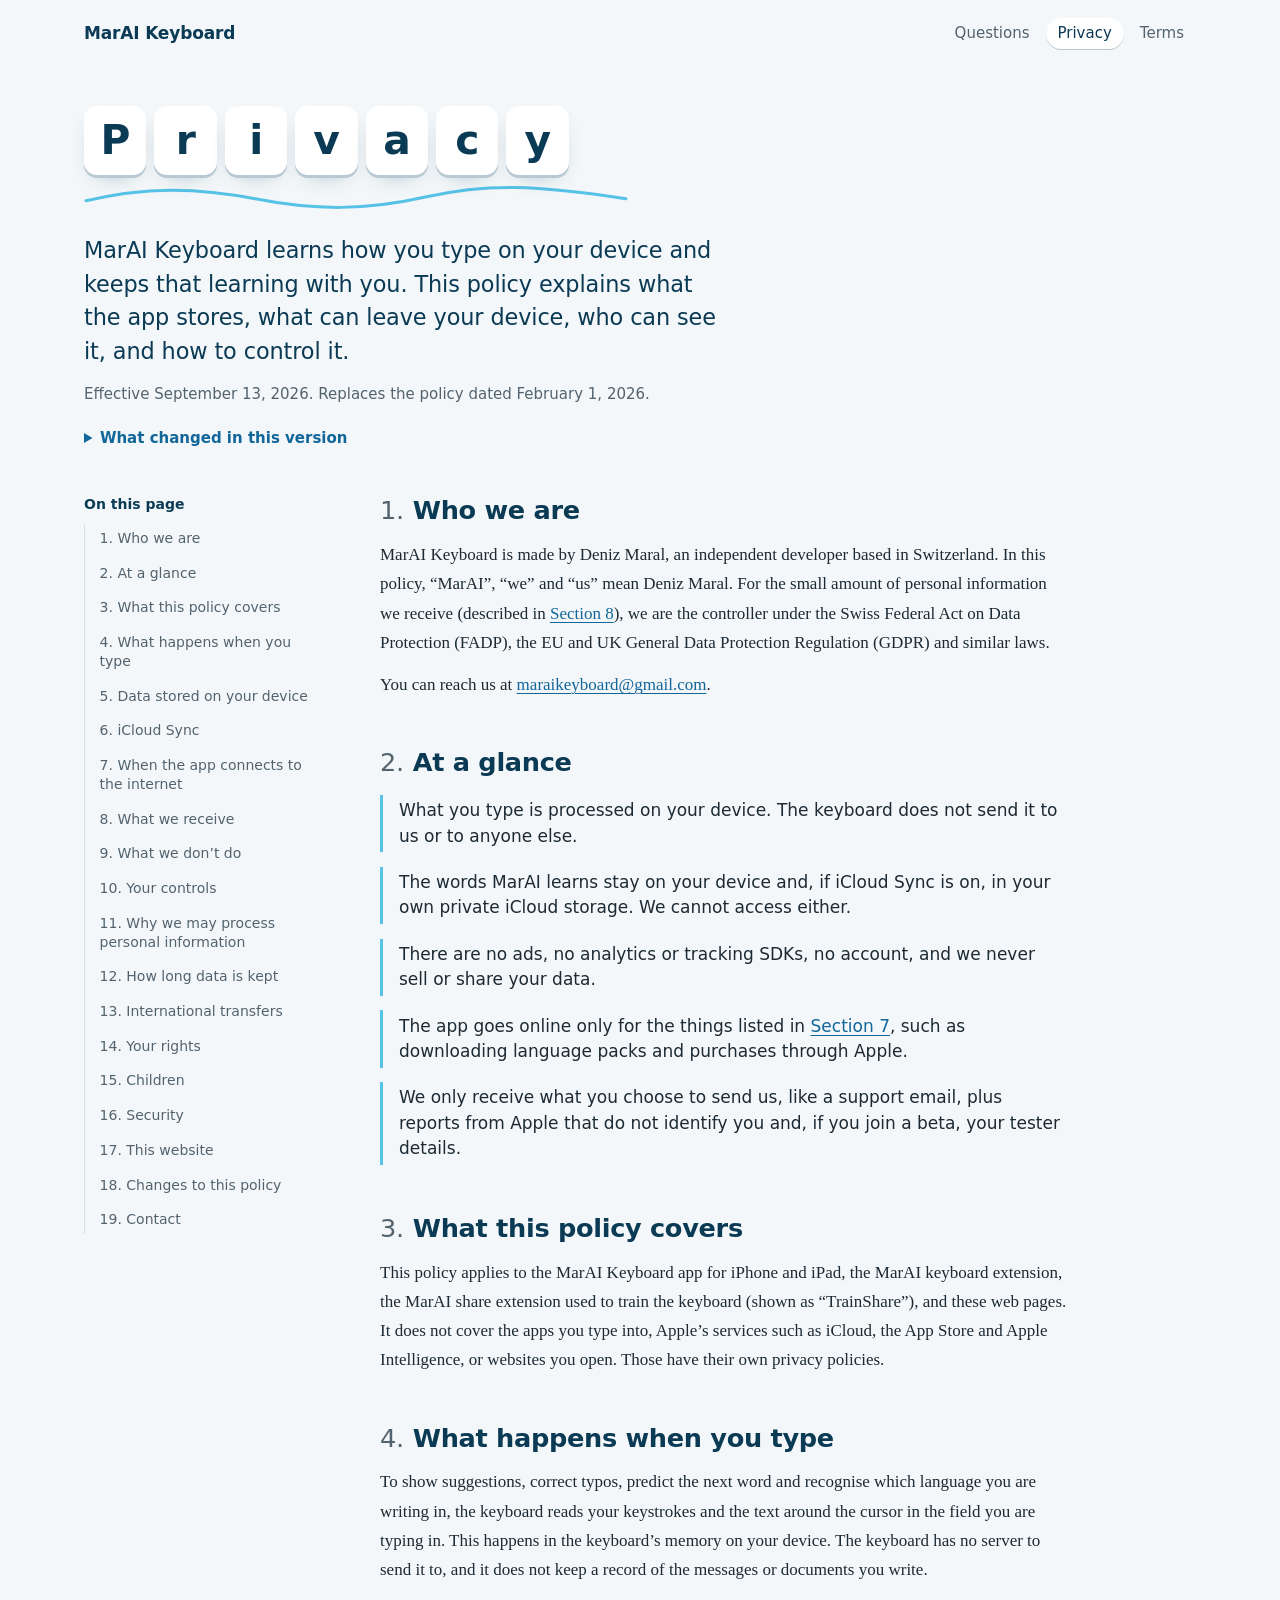
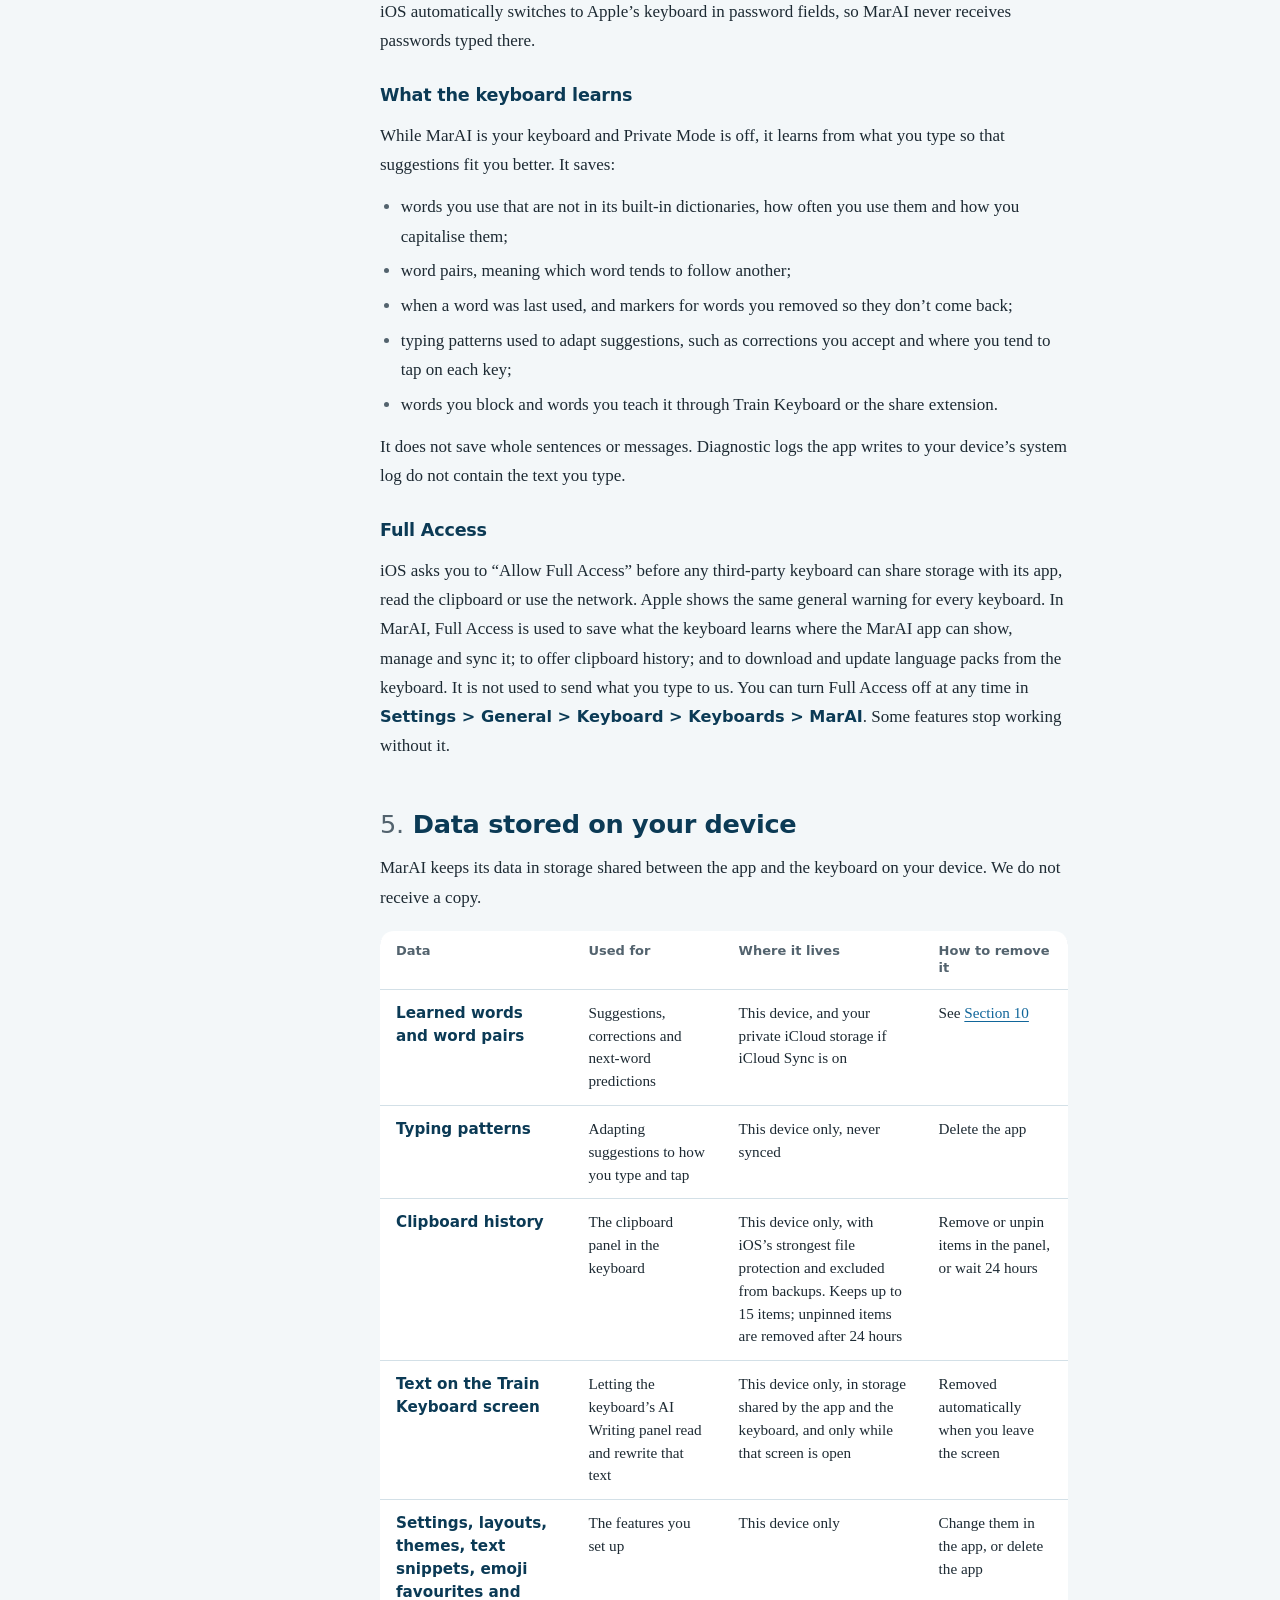
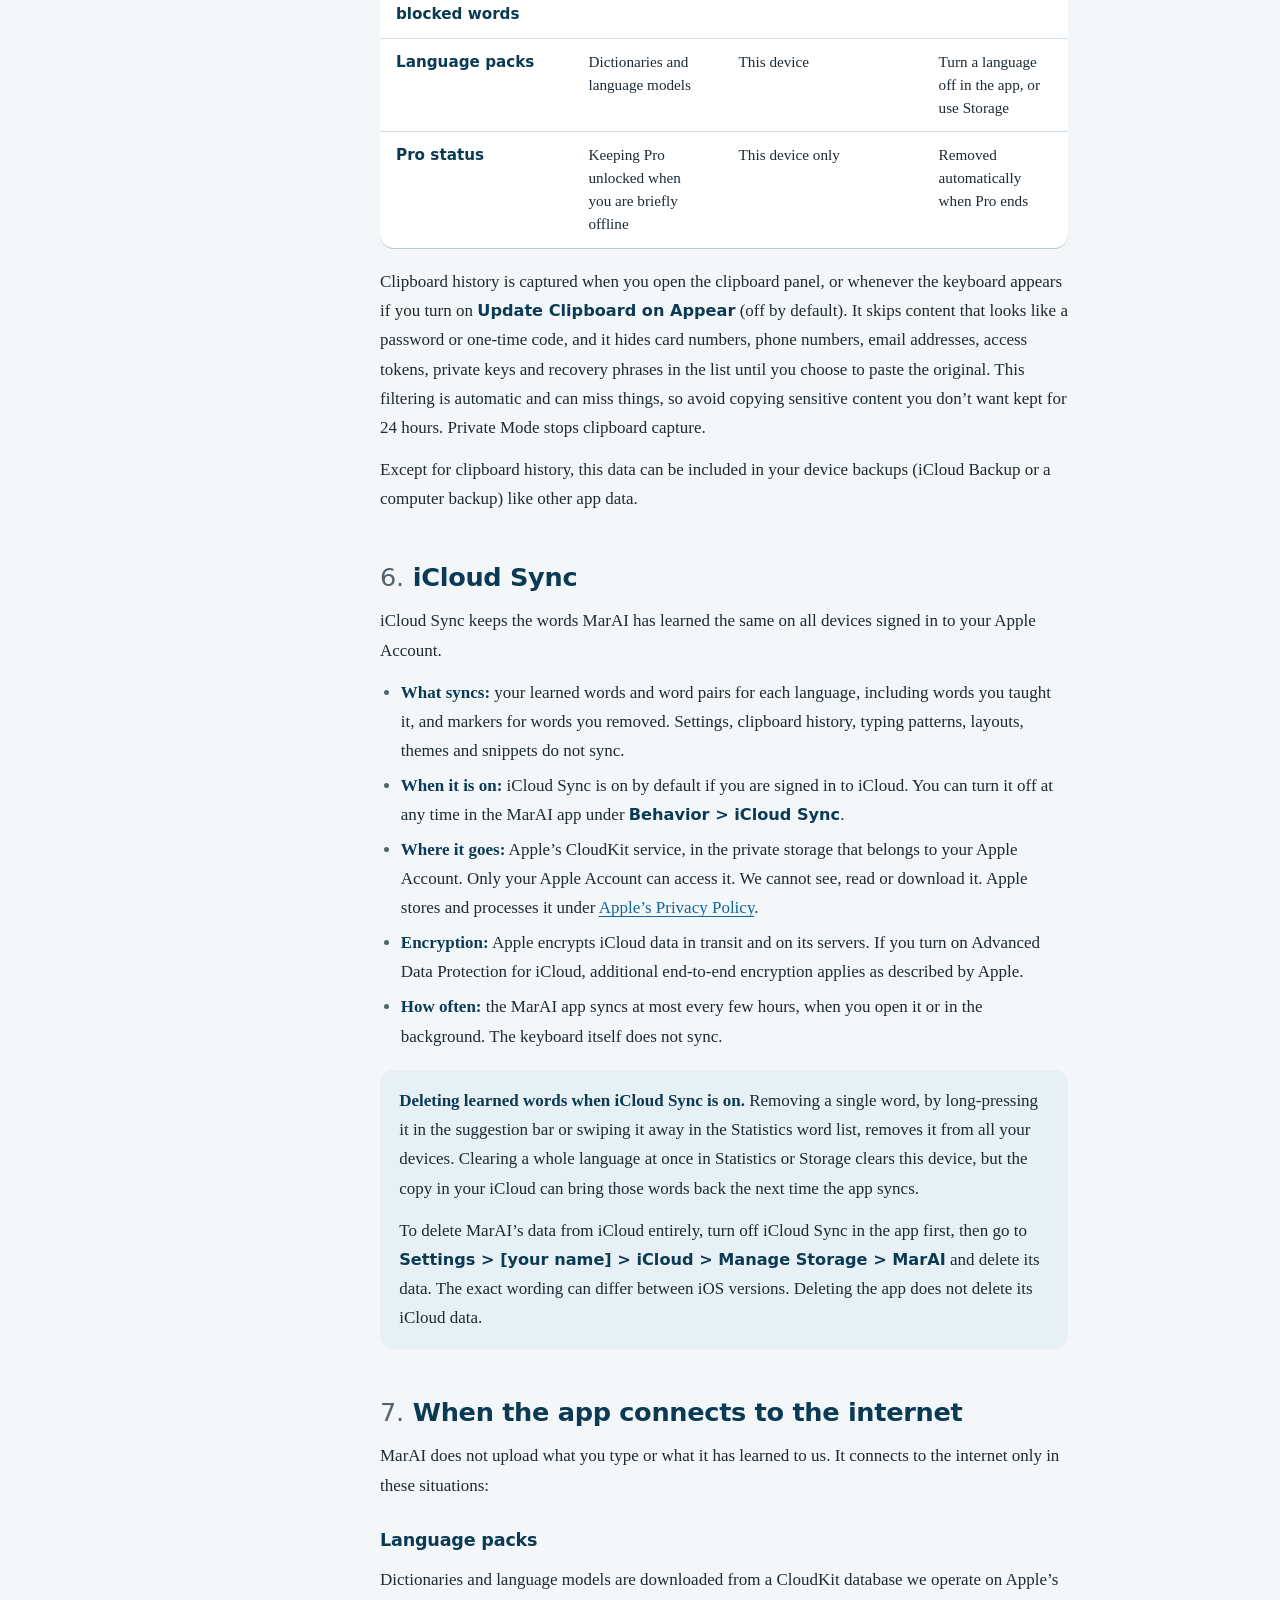
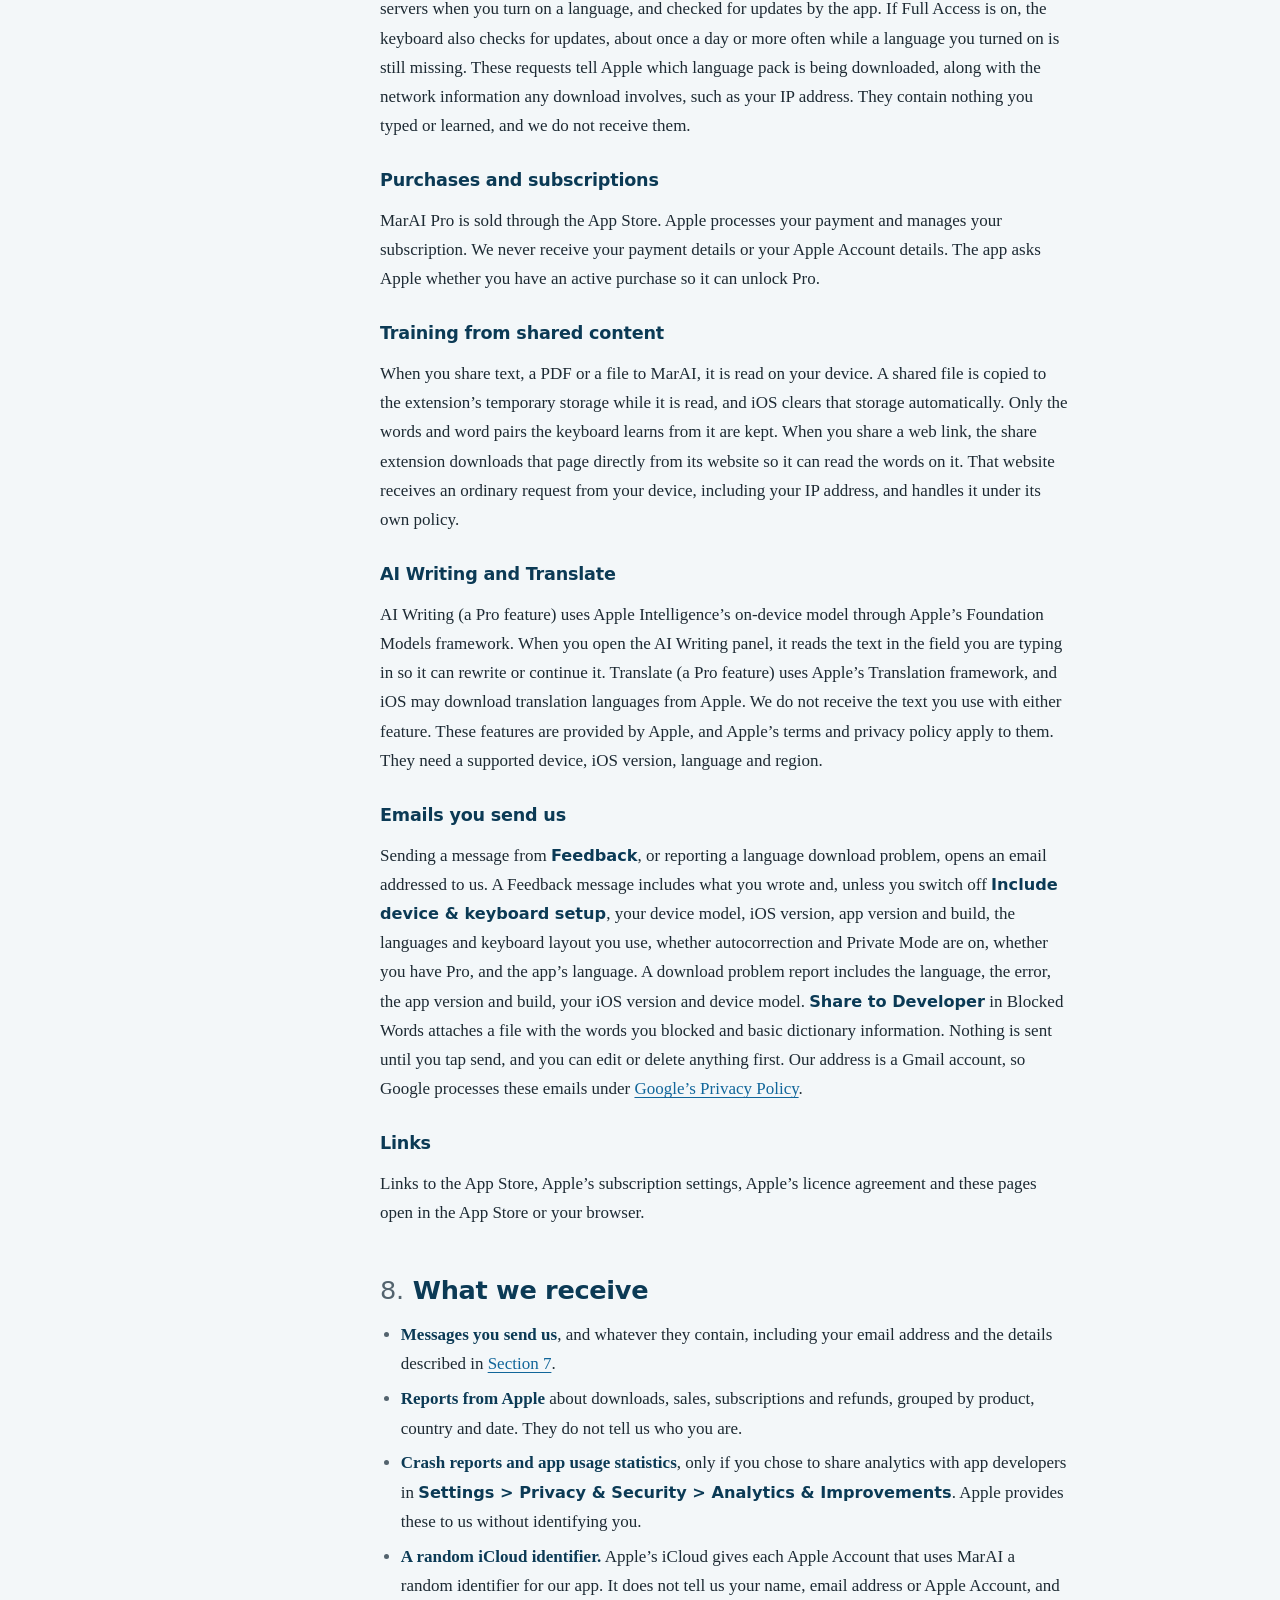
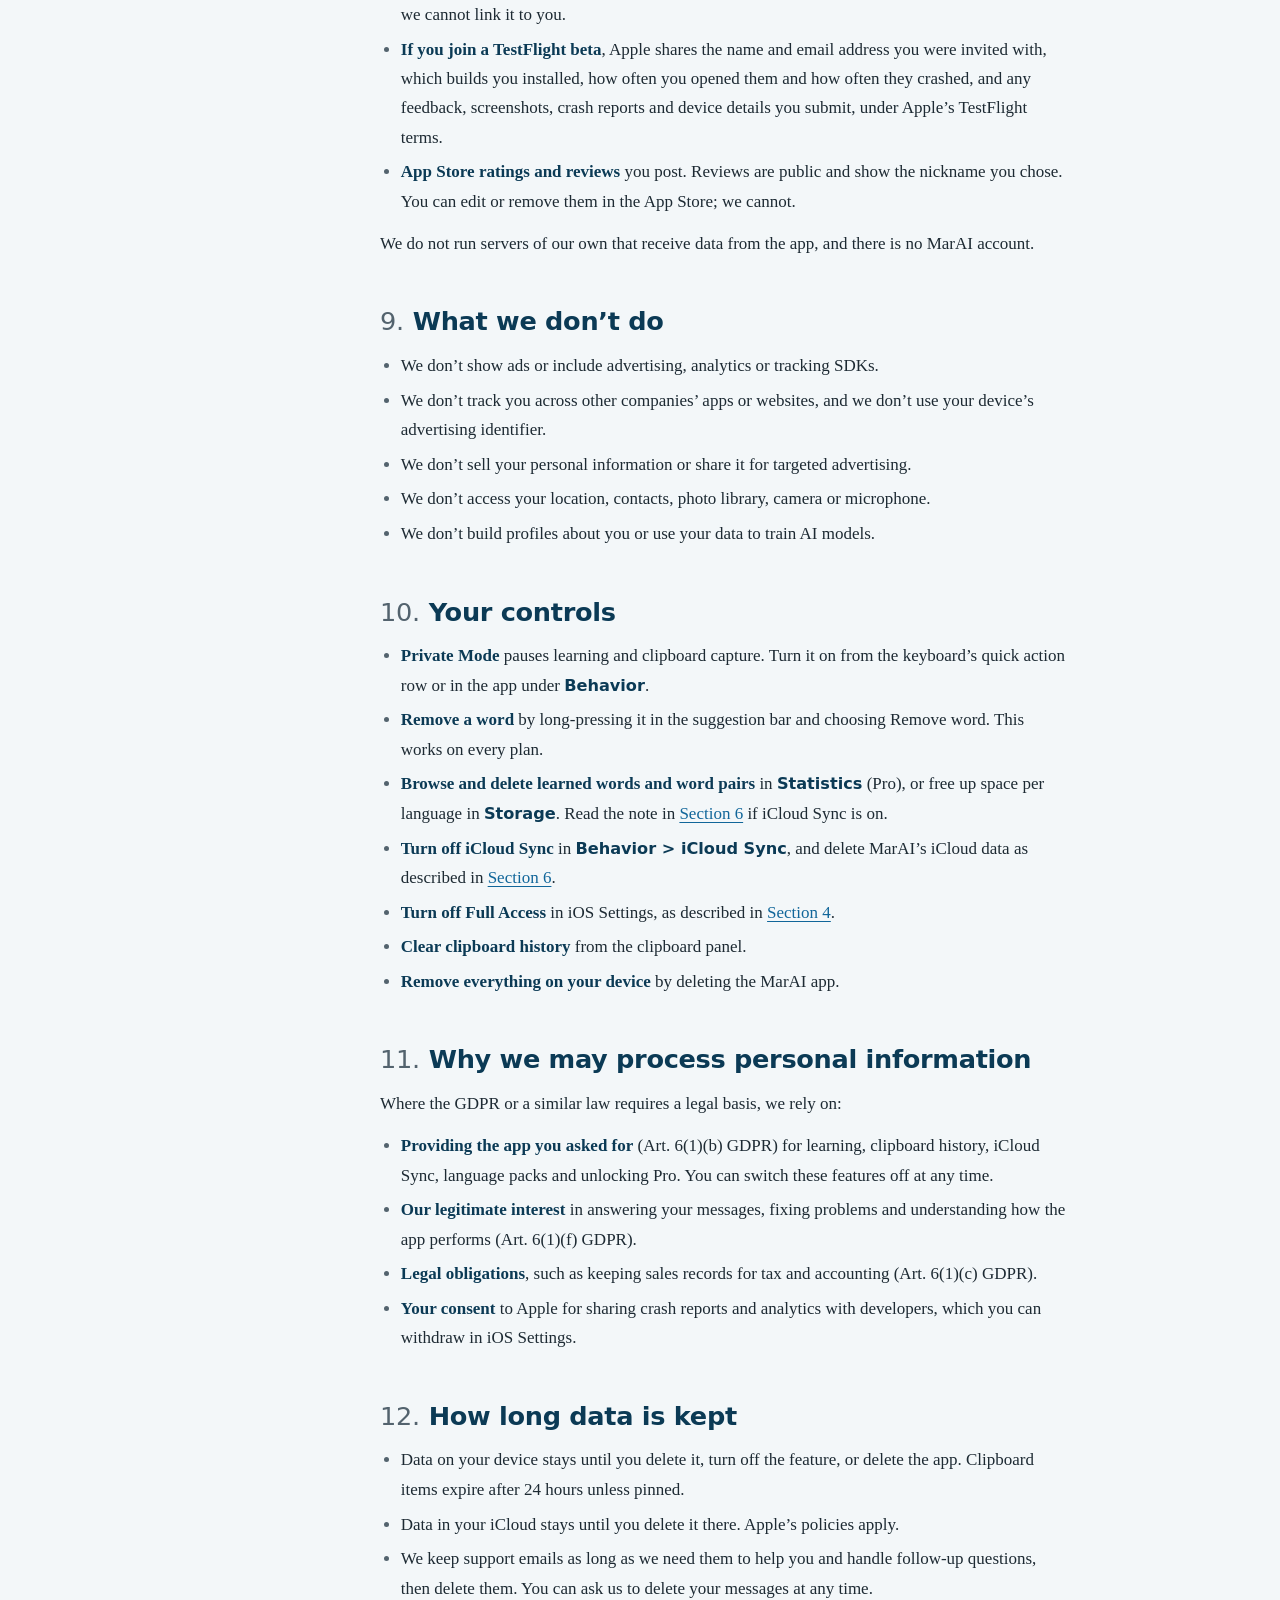
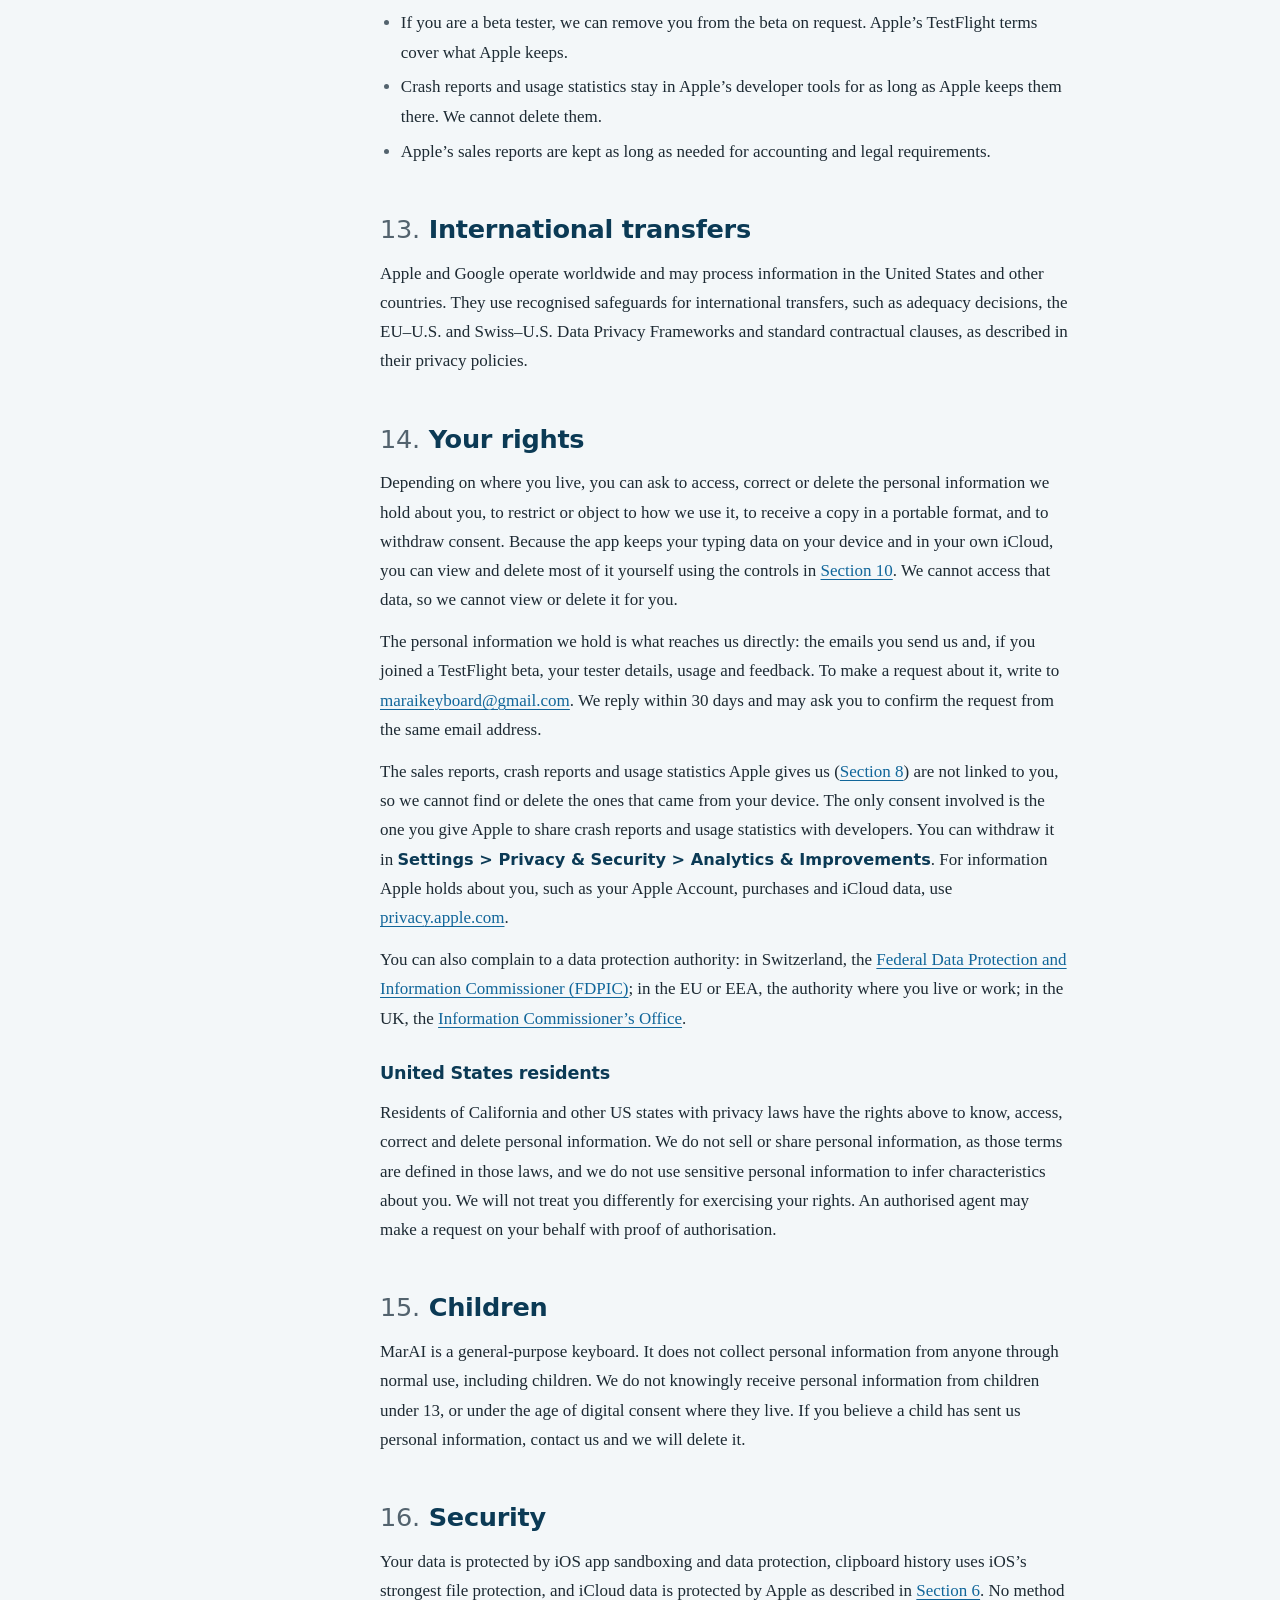
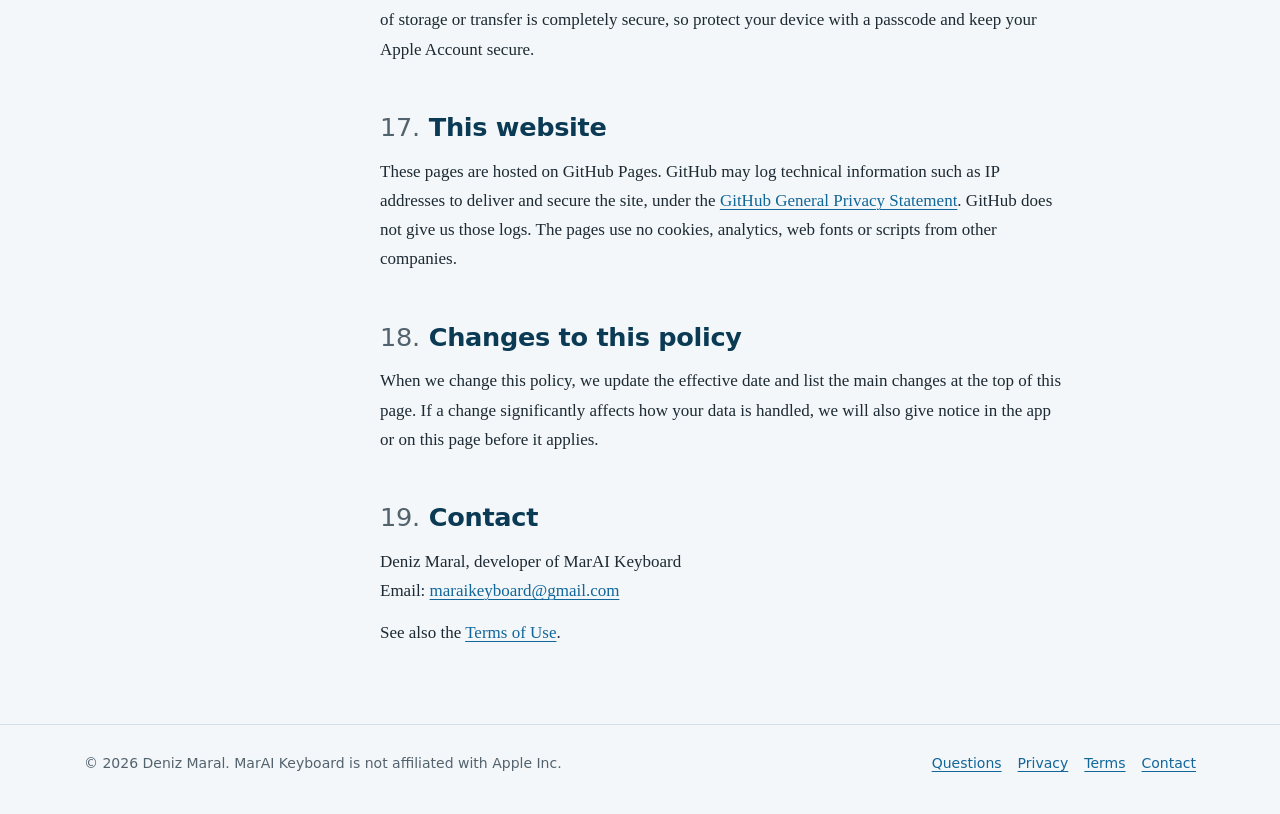
==== commit 93caa1bc: "Privacy: disclose the random iCloud identifier CloudKit assigns per Apple Account" ====
--- a/privacy.html
+++ b/privacy.html
@@ -198,6 +198,7 @@
           <li><strong>Messages you send us</strong>, and whatever they contain, including your email address and the details described in <a href="#email">Section 7</a>.</li>
           <li><strong>Reports from Apple</strong> about downloads, sales, subscriptions and refunds, grouped by product, country and date. They do not tell us who you are.</li>
           <li><strong>Crash reports and app usage statistics</strong>, only if you chose to share analytics with app developers in <span class="path">Settings &gt; Privacy &amp; Security &gt; Analytics &amp; Improvements</span>. Apple provides these to us without identifying you.</li>
+          <li><strong>A random iCloud identifier.</strong> Apple’s iCloud gives each Apple Account that uses MarAI a random identifier for our app. It does not tell us your name, email address or Apple Account, and we cannot link it to you.</li>
           <li><strong>If you join a TestFlight beta</strong>, Apple shares the name and email address you were invited with, which builds you installed, how often you opened them and how often they crashed, and any feedback, screenshots, crash reports and device details you submit, under Apple’s TestFlight terms.</li>
           <li><strong>App Store ratings and reviews</strong> you post. Reviews are public and show the nickname you chose. You can edit or remove them in the App Store; we cannot.</li>
         </ul>
